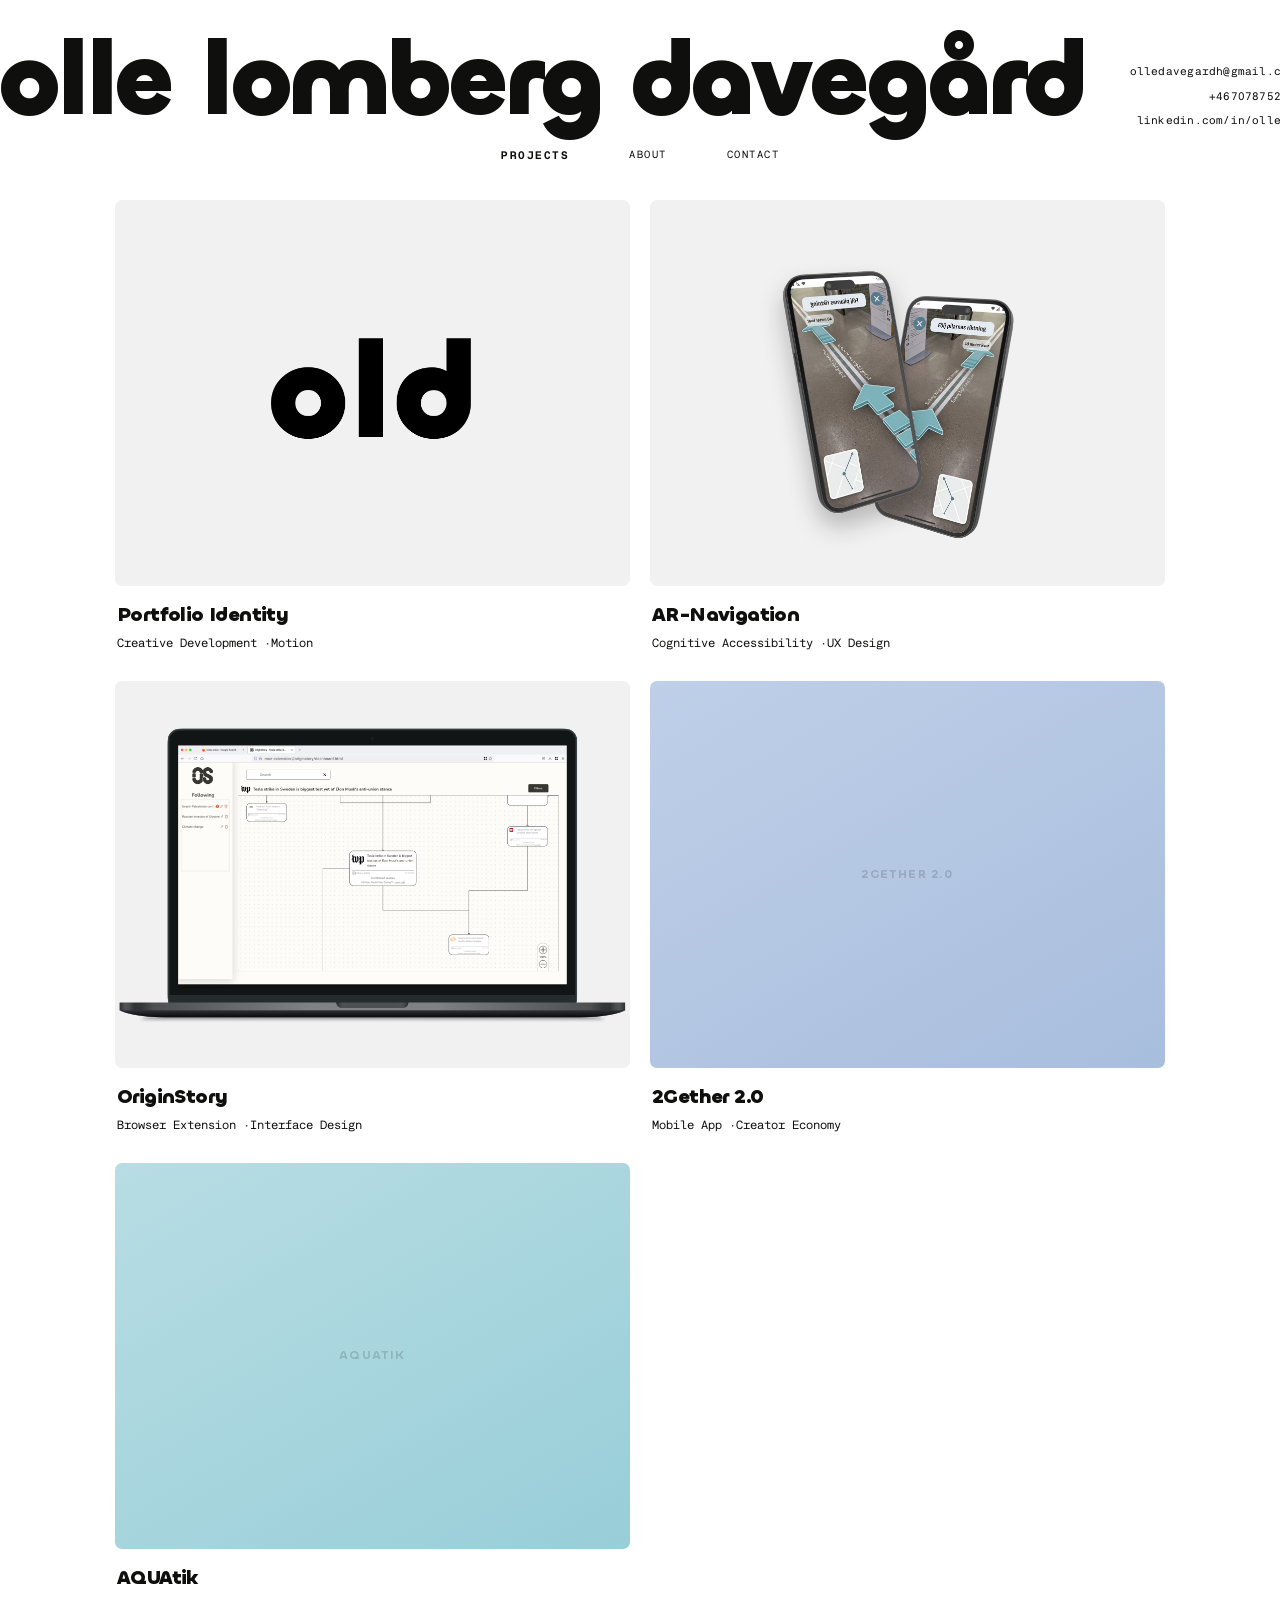
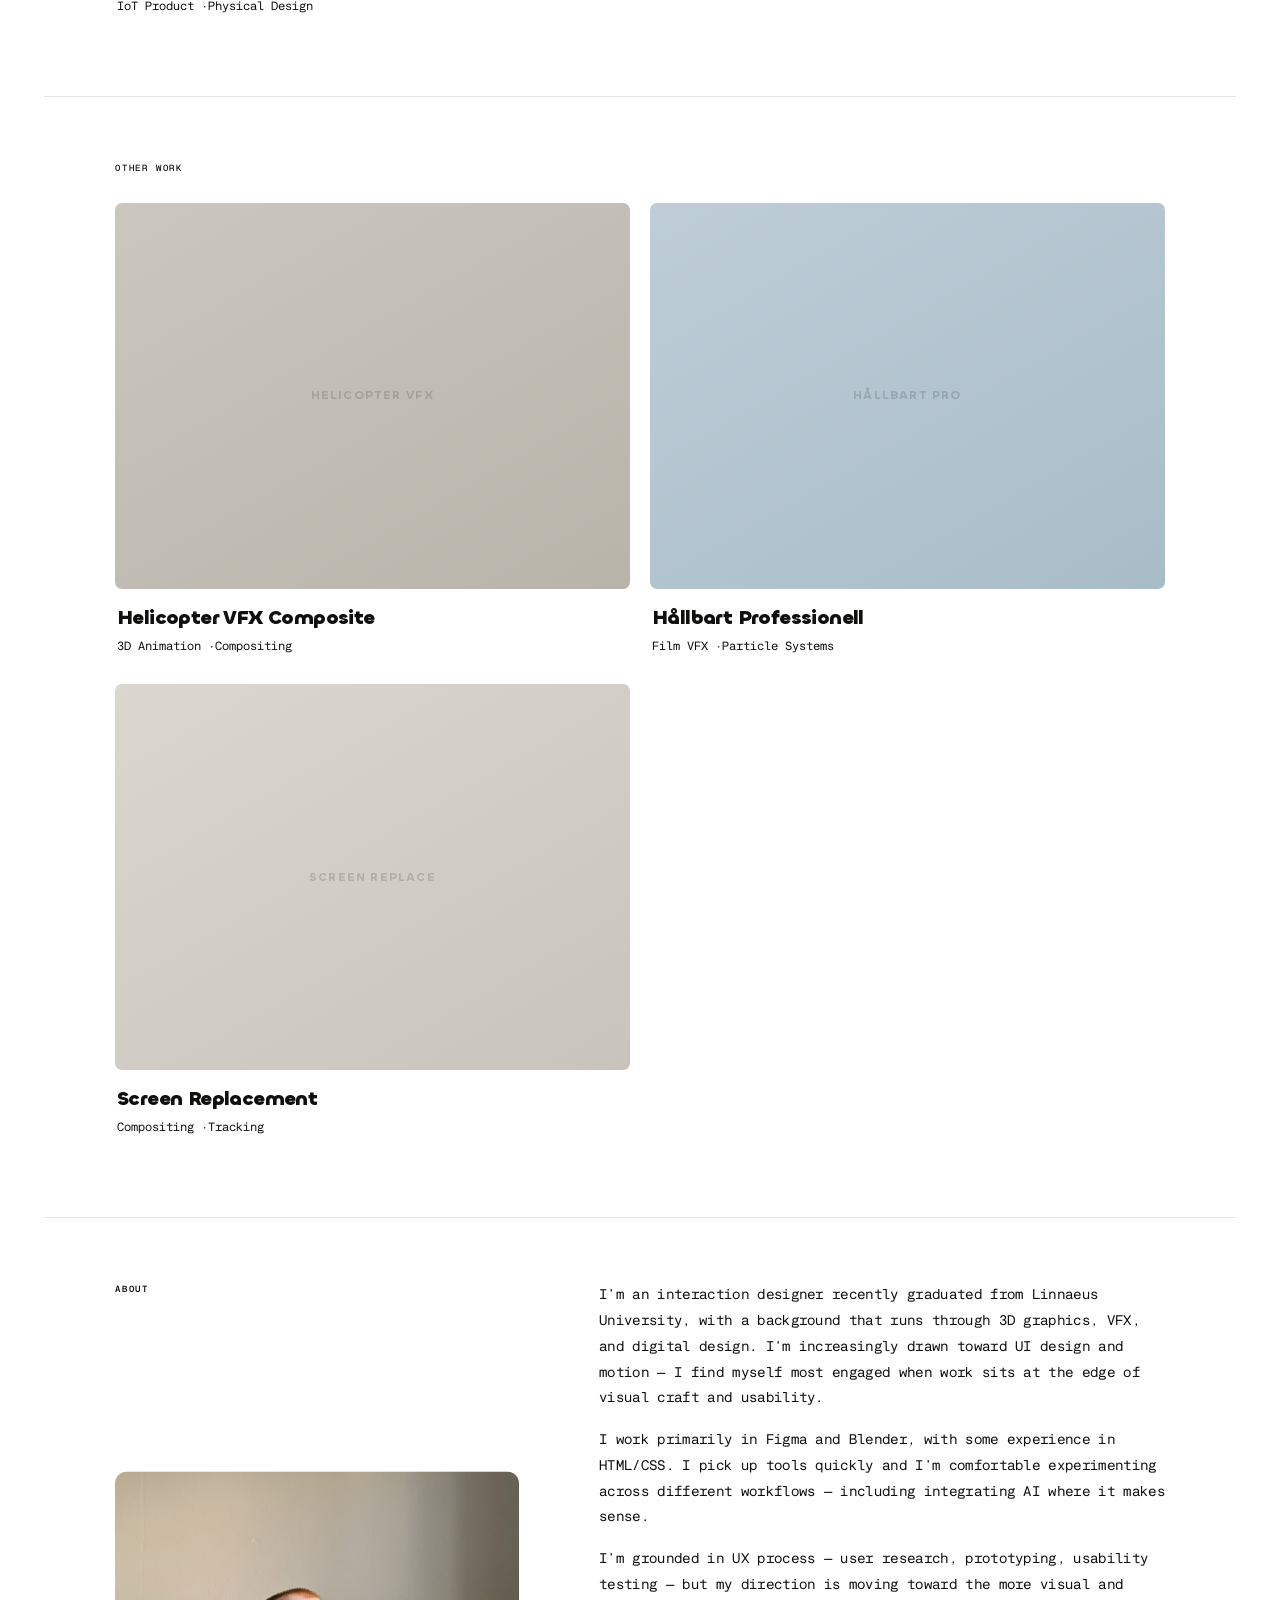
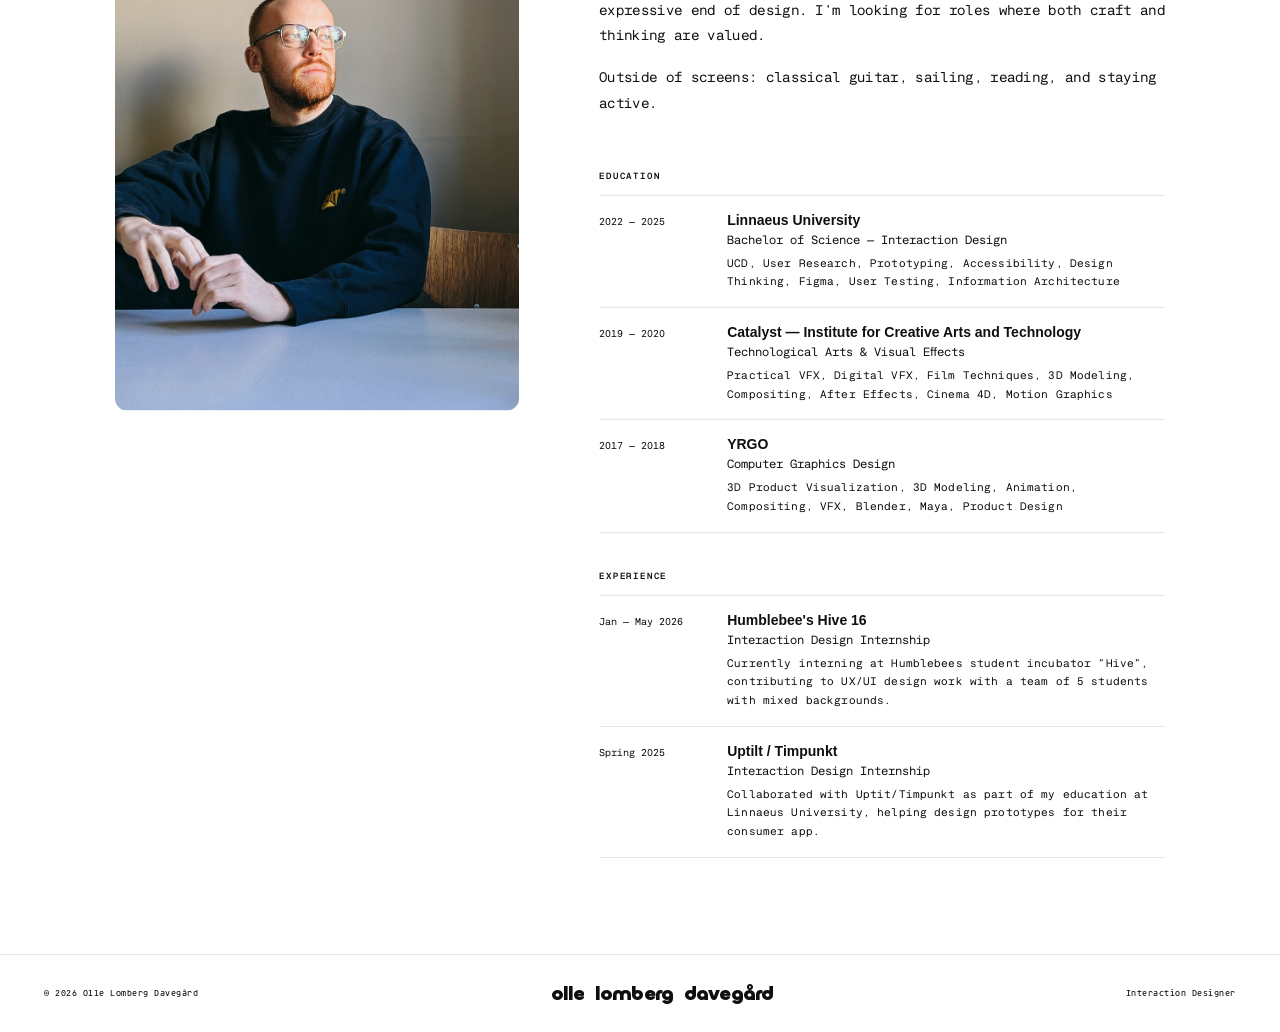
==== index.html @ 10c03853 "anim changes" ====
<!DOCTYPE html>
<html lang="en">

<head>
  <meta charset="UTF-8" />
  <meta name="viewport" content="width=device-width, initial-scale=1.0" />
  <title>Olle Lomberg Davegård</title>
  <link rel="stylesheet" href="https://api.fontshare.com/v2/css?f[]=clash-display@400,500,600&display=swap" />
  <link rel="stylesheet" href="style.css" />
</head>

<body>

  <div class="prog" id="prog"></div>

  <header id="siteHeader">
    <div class="header-top">
      <div class="header-left"></div>
      <div class="wordmark" id="wordmark">
        <span class="wm-char" id="wm-o">o</span><span class="wm-suffix" id="suf-o"><span class="wm-c">l</span><span
            class="wm-c">l</span><span class="wm-c">e</span></span><span class="wm-space" id="wm-sp1"></span><span
          class="wm-char" id="wm-l">l</span><span class="wm-suffix" id="suf-l"><span class="wm-c">o</span><span
            class="wm-c">m</span><span class="wm-c">b</span><span class="wm-c">e</span><span class="wm-c">r</span><span
            class="wm-c">g</span></span><span class="wm-space" id="wm-sp2"></span><span class="wm-char"
          id="wm-d">d</span><span class="wm-suffix" id="suf-d"><span class="wm-c">a</span><span
            class="wm-c">v</span><span class="wm-c">e</span><span class="wm-c">g</span><span class="wm-c">å</span><span
            class="wm-c">r</span><span class="wm-c">d</span></span>
      </div>
      <div class="header-right">
        <div class="contact-block" id="cBlock">
          <a href="mailto:olledavegardh@gmail.com">olledavegardh@gmail.com</a>
          <a href="tel:+46707875208">+46707875208</a>
          <a href="https://linkedin.com/in/olleld" target="_blank">linkedin.com/in/olleld</a>
        </div>
      </div>
    </div>

    <!-- Desktop nav -->
    <nav id="desktopNav">
      <a href="#projects" class="nav-link active" data-text="Projects">Projects</a>
      <a href="#about" class="nav-link" data-text="About">About</a>
      <a href="#" class="nav-link" data-text="Contact" id="contactLink">Contact</a>
    </nav>

    <!-- Mobile hamburger -->
    <button class="hamburger" id="hamburger" aria-label="Menu">
      <span></span>
      <span></span>
    </button>
  </header>

  <!-- Mobile nav overlay -->
  <div class="mobile-nav" id="mobileNav">
    <a href="#projects" class="mobile-nav-link" data-text="Projects">Projects</a>
    <a href="#about" class="mobile-nav-link" data-text="About">About</a>
    <a href="#" class="mobile-nav-link" data-text="Contact" id="mobileContactLink">Contact</a>
  </div>

  <main>

    <section id="projects">
      <div class="content-wrap">
        <div class="project-grid">

          <a class="project-card" href="projects/portfolio-identity/index.html">
            <div class="card-img-wrap">
              <img src="projects/portfolio-identity/img/thumb.png" alt="Portfolio Identity">
            </div>
            <div class="card-info">
              <div class="card-title">Portfolio Identity</div>
              <div class="card-sub">Creative Development · Motion</div>
            </div>
          </a>



          <a class="project-card" href="projects/ar-navigation/index.html">
            <div class="card-img-wrap">
              <img src="projects/ar-navigation/img/thumb.png" alt="AR-Navigation">
            </div>
            <div class="card-info">
              <div class="card-title">AR-Navigation</div>
              <div class="card-sub">Cognitive Accessibility · UX Design</div>
            </div>
          </a>

          <a class="project-card" href="projects/originstory/index.html">
            <div class="card-img-wrap">
              <img src="projects/originstory/img/thumb.png" alt="OriginStory">
            </div>
            <div class="card-info">
              <div class="card-title">OriginStory</div>
              <div class="card-sub">Browser Extension · Interface Design</div>
            </div>
          </a>
          <a class="project-card" href="project-2gether.html">
            <div class="card-img-wrap">
              <div class="img-ph ph-2g">2Gether 2.0</div>
            </div>
            <div class="card-info">
              <div class="card-title">2Gether 2.0</div>
              <div class="card-sub">Mobile App · Creator Economy</div>
            </div>
          </a>
          <a class="project-card" href="project-aquatik.html">
            <div class="card-img-wrap">
              <div class="img-ph ph-aq">AQUAtik</div>
            </div>
            <div class="card-info">
              <div class="card-title">AQUAtik</div>
              <div class="card-sub">IoT Product · Physical Design</div>
            </div>
          </a>
        </div>
      </div>
    </section>

    <div class="rule"></div>

    <section style="padding-bottom:72px;">
      <div class="content-wrap">
        <div class="section-label">Other Work</div>
        <div class="project-grid">
          <a class="project-card" href="project-helicopter.html">
            <div class="card-img-wrap">
              <div class="img-ph ph-heli">Helicopter VFX</div>
            </div>
            <div class="card-info">
              <div class="card-title">Helicopter VFX Composite</div>
              <div class="card-sub">3D Animation · Compositing</div>
            </div>
          </a>
          <a class="project-card" href="project-hallbart.html">
            <div class="card-img-wrap">
              <div class="img-ph ph-hall">Hållbart Pro</div>
            </div>
            <div class="card-info">
              <div class="card-title">Hållbart Professionell</div>
              <div class="card-sub">Film VFX · Particle Systems</div>
            </div>
          </a>
          <a class="project-card" href="project-screen.html">
            <div class="card-img-wrap">
              <div class="img-ph ph-screen">Screen Replace</div>
            </div>
            <div class="card-info">
              <div class="card-title">Screen Replacement</div>
              <div class="card-sub">Compositing · Tracking</div>
            </div>
          </a>
        </div>
      </div>
    </section>

    <div class="rule"></div>

    <section id="about">
      <div class="content-wrap">
        <div class="about-grid">
          <div class="about-left">
            <div class="about-label">About</div>
            <div class="about-heading" id="aboutHeading">
              <span id="ah-olle">olle</span>
              <span id="ah-lomberg">lomberg</span>
              <span id="ah-davegard">davegård</span>
            </div>
            <div class="about-photo">
              <img src="assets/Jag.JPG" alt="">
            </div>
          </div>
          <div>
            <div class="about-text" style="margin-bottom:52px;">
              <p>I'm an interaction designer recently graduated from Linnaeus University, with a background that runs
                through 3D graphics, VFX, and digital design. I'm increasingly drawn toward UI design and motion — I
                find myself most engaged when work sits at the edge of visual craft and usability.</p>
              <p>I work primarily in Figma and Blender, with some experience in HTML/CSS. I pick up tools quickly and
                I'm comfortable experimenting across different workflows — including integrating AI where it makes
                sense.</p>
              <p>I'm grounded in UX process — user research, prototyping, usability testing — but my direction is moving
                toward the more visual and expressive end of design. I'm looking for roles where both craft and thinking
                are valued.</p>
              <p>Outside of screens: classical guitar, sailing, reading, and staying active.</p>
            </div>
            <div class="exp-block">
              <div class="exp-label">Education</div>
              <div class="exp-row">
                <div class="exp-years">2022 — 2025</div>
                <div>
                  <div class="exp-org">Linnaeus University</div>
                  <div class="exp-role">Bachelor of Science — Interaction Design</div>
                  <div class="exp-detail">UCD, User Research, Prototyping, Accessibility, Design Thinking, Figma, User
                    Testing, Information Architecture</div>
                </div>
              </div>
              <div class="exp-row">
                <div class="exp-years">2019 — 2020</div>
                <div>
                  <div class="exp-org">Catalyst — Institute for Creative Arts and Technology</div>
                  <div class="exp-role">Technological Arts &amp; Visual Effects</div>
                  <div class="exp-detail">Practical VFX, Digital VFX, Film Techniques, 3D Modeling, Compositing, After
                    Effects, Cinema 4D, Motion Graphics</div>
                </div>
              </div>
              <div class="exp-row">
                <div class="exp-years">2017 — 2018</div>
                <div>
                  <div class="exp-org">YRGO</div>
                  <div class="exp-role">Computer Graphics Design</div>
                  <div class="exp-detail">3D Product Visualization, 3D Modeling, Animation, Compositing, VFX, Blender,
                    Maya, Product Design</div>
                </div>
              </div>
            </div>
            <div class="exp-block" style="margin-top:36px;">
              <div class="exp-label">Experience</div>
              <div class="exp-row">
                <div class="exp-years">Jan — May 2026</div>
                <div>
                  <div class="exp-org">Humblebee's Hive 16</div>
                  <div class="exp-role">Interaction Design Internship</div>
                  <div class="exp-detail">Currently interning at Humblebees student incubator "Hive", contributing to
                    UX/UI design work with a team of 5 students with mixed backgrounds.</div>
                </div>
              </div>
              <div class="exp-row">
                <div class="exp-years">Spring 2025</div>
                <div>
                  <div class="exp-org">Uptilt / Timpunkt</div>
                  <div class="exp-role">Interaction Design Internship</div>
                  <div class="exp-detail">Collaborated with Uptit/Timpunkt as part of my education at Linnaeus
                    University, helping design prototypes for their consumer app.</div>
                </div>
              </div>
            </div>
          </div>
        </div>
      </div>
    </section>

  </main>

  <section class="mobile-contact">
    <div class="mobile-contact-label">Contact</div>
    <div class="mobile-contact-links">
      <a href="mailto:olledavegardh@gmail.com">olledavegardh@gmail.com <span>↗</span></a>
      <a href="tel:+46707875208">+46707875208 <span>↗</span></a>
      <a href="https://linkedin.com/in/olleld" target="_blank">linkedin.com/in/olleld <span>↗</span></a>
    </div>
  </section>

  <footer>
    <span>© 2026 Olle Lomberg Davegård</span>
    <div class="footer-wm" id="footerWm">
      <span class="fw-word">
        <span class="fw-anchor">o</span><span class="fw-suffix" id="fw-suf-olle"><span class="fw-c">l</span><span
            class="fw-c">l</span><span class="fw-c">e</span></span>
      </span>
      <span class="fw-sp" id="fw-sp1"></span>
      <span class="fw-word">
        <span class="fw-anchor">l</span><span class="fw-suffix" id="fw-suf-lomberg"><span class="fw-c">o</span><span
            class="fw-c">m</span><span class="fw-c">b</span><span class="fw-c">e</span><span class="fw-c">r</span><span
            class="fw-c">g</span></span>
      </span>
      <span class="fw-sp" id="fw-sp2"></span>
      <span class="fw-word">
        <span class="fw-anchor">d</span><span class="fw-suffix" id="fw-suf-davegard"><span class="fw-c">a</span><span
            class="fw-c">v</span><span class="fw-c">e</span><span class="fw-c">g</span><span class="fw-c">å</span><span
            class="fw-c">r</span><span class="fw-c">d</span></span>
      </span>
    </div>
    <span style="text-align:right;">Interaction Designer</span>
  </footer>

  <script src="main.js"></script>
</body>

</html>
---- style.css ----
@font-face {
  font-family: 'RetorikaMono';
  src: url('assets/fonts/RetorikaMono/RetorikaMono-Regular.otf') format('opentype');
  font-weight: 400;
}

@font-face {
  font-family: 'RetorikaMono';
  src: url('assets/fonts/RetorikaMono/RetorikaMono-Medium.otf') format('opentype');
  font-weight: 500;
}

@font-face {
  font-family: 'RetorikaMono';
  src: url('assets/fonts/RetorikaMono/RetorikaMono-Semibold.otf') format('opentype');
  font-weight: 600;
}

@font-face {
  font-family: 'RetorikaMono';
  src: url('assets/fonts/RetorikaMono/RetorikaMono-Bold.otf') format('opentype');
  font-weight: 700;
}

@font-face {
  font-family: 'Agave';
  src: url('assets/fonts/Agave/Agave-Regular.ttf') format('truetype');
  font-weight: 400;
}
@font-face {
  font-family: 'Agave';
  src: url('assets/fonts/Agave/Agave-Bold.ttf') format('truetype');
  font-weight: 700;
}

@font-face {
  font-family: 'TRTTerminal';
  src: url('assets/fonts/TRTTerminal/TRTTerminalMonoDemo-Regular.ttf') format('truetype');
  font-weight: 400;
}
@font-face {
  font-family: 'TRTTerminal';
  src: url('assets/fonts/TRTTerminal/TRTTerminalMonoDemo-Bold.ttf') format('truetype');
  font-weight: 700;
}

@font-face {
  font-family: 'Chillax';
  src: url('assets/fonts/Chillax/Chillax-Variable.ttf') format('truetype');
  font-weight: 200 700;
}

:root {
  --bg: #FFF;
  --text: #0F0F0E;
  --muted: #0F0F0E;
  --border: rgba(15, 15, 14, 0.1);
}

*,
*::before,
*::after {
  box-sizing: border-box;
  margin: 0;
  padding: 0;
}

html {
  scroll-behavior: smooth;
}

body {
  font-family: 'Clash Display', sans-serif;
  background: var(--bg);
  color: var(--text);
  overflow-x: hidden;
}

.prog {
  position: fixed;
  top: 0;
  left: 0;
  height: 1px;
  background: var(--text);
  z-index: 9999;
  width: 0;
  transition: width .08s linear;
  pointer-events: none;
}

/* ── HEADER ─── */
header {
  position: fixed;
  top: 0;
  left: 0;
  right: 0;
  z-index: 100;
  padding: 28px 44px 12px;
  overflow: visible;
}

.header-top {
  display: grid;
  grid-template-columns: 1fr auto 1fr;
  align-items: flex-end;
  overflow: visible;
}

.header-left {
  display: flex;
  align-items: flex-end;
}

/* ── CONTACT BLOCK ─── */
.contact-block {
  position: relative;
  display: inline-flex;
  flex-direction: column;
  width: fit-content;
}

.contact-block::after {
  content: '';
  position: absolute;
  inset: -4px -6px;
  border: 1px solid var(--text);
  opacity: 0;
  pointer-events: none;
}

.contact-block.flash::after {
  animation: cBorder .9s ease forwards;
}

@keyframes cBorder {
  0% {
    opacity: 0;
  }

  12% {
    opacity: 1;
  }

  70% {
    opacity: 1;
  }

  100% {
    opacity: 0;
  }
}

.contact-block.flash a {
  animation: cText .5s ease forwards;
}

.contact-block.flash a:nth-child(2) {
  animation-delay: .07s;
}

.contact-block.flash a:nth-child(3) {
  animation-delay: .14s;
}

@keyframes cText {
  0% {
    color: var(--text);
  }

  40% {
    color: var(--text);
  }

  100% {
    color: var(--text);
  }
}

.contact-block a {
  font-family: 'RetorikaMono', monospace;
  font-size: 11px;
  font-weight: 400;
  color: var(--text);
  text-decoration: none;
  letter-spacing: 0.02em;
  line-height: 2.2;
  display: block;
  white-space: nowrap;
  text-align: right;
  position: relative;
}

.contact-block a::before {
  content: attr(data-text);
  display: block;
  font-weight: 700;
  height: 0;
  overflow: hidden;
  visibility: hidden;
  pointer-events: none;
}

.contact-block a:hover {
  font-weight: 700;
}

/* ── WORDMARK ─── */
.wordmark {
  font-family: 'Chillax', sans-serif;
  font-weight: 700;
  font-size: clamp(56px, 9vw, 104px);
  line-height: 1;
  letter-spacing: -0.04em;
  user-select: none;
  display: flex;
  justify-content: center;
  align-items: baseline;
  cursor: default;
  white-space: nowrap;
}

.wm-char {
  display: inline-block;
}

.wm-suffix {
  display: inline-block;
  overflow: visible;
  white-space: nowrap;
  vertical-align: baseline;
}

.wm-space {
  display: inline-block;
  overflow: hidden;
}

.wm-c {
  display: inline-block;
  white-space: nowrap;
  transition: none;
}

/* ── HEADER RIGHT ─── */
.header-right {
  display: flex;
  justify-content: flex-end;
  align-items: flex-end;
}

nav {
  display: flex;
  gap: 60px;
  padding: 14px 0 0;
  transition: gap 0.3s ease;
}

nav.scrolled {
  flex-direction: column;
  gap: 6px;
  padding-top: 8px;
  width: fit-content;
}

.nav-link {
  font-family: 'RetorikaMono', monospace;
  font-size: 10.5px;
  font-weight: 400;
  letter-spacing: 0.14em;
  text-transform: uppercase;
  color: var(--text);
  text-decoration: none;
  position: relative;
}

.nav-link::before {
  content: attr(data-text);
  display: block;
  font-weight: 700;
  height: 0;
  overflow: hidden;
  visibility: hidden;
  pointer-events: none;
}

.nav-link::after {
  display: none;
}

.nav-link:hover,
.nav-link.active {
  font-weight: 700;
  font-size: 11px;
}

/* ── MAIN ─── */
main {
  padding: 200px 44px 0;
}

.content-wrap {
  max-width: 1050px;
  margin: 0 auto;
}

#projects {
  padding-bottom: 72px;
}

.section-label {
  font-family: 'RetorikaMono', monospace;
  font-size: 9px;
  font-weight: 500;
  letter-spacing: .2em;
  text-transform: uppercase;
  color: var(--text);
  margin-bottom: 28px;
}

/* ── PROJECT GRID ─── */
.project-grid {
  display: grid;
  grid-template-columns: 1fr 1fr;
  gap: 20px;
}

.project-card {
  display: flex;
  flex-direction: column;
  cursor: pointer;
  text-decoration: none;
  color: inherit;
}

.card-img-wrap {
  overflow: hidden;
  border-radius: 7px;
}

.card-img-wrap img {
  width: 100%;
  aspect-ratio: 4/3;
  object-fit: cover;
  display: block;
  transition: transform 0.65s cubic-bezier(.25, .46, .45, .94);
}

.project-card:hover .card-img-wrap img {
  transform: scale(1.04);
}

.img-ph {
  width: 100%;
  aspect-ratio: 4/3;
  display: flex;
  align-items: center;
  justify-content: center;
  font-family: 'Chillax', sans-serif;
  font-size: 12px;
  font-weight: 600;
  letter-spacing: 0.1em;
  color: rgba(15, 15, 14, .16);
  text-transform: uppercase;
  transition: transform 0.65s cubic-bezier(.25, .46, .45, .94);
}

.project-card:hover .img-ph {
  transform: scale(1.04);
}

.ph-ar {
  background: linear-gradient(150deg, #bedad0, #9ecfc0);
}

.ph-os {
  background: linear-gradient(150deg, #ddd9d2, #c8c4bb);
}

.ph-2g {
  background: linear-gradient(150deg, #bfcfe8, #a8bedd);
}

.ph-aq {
  background: linear-gradient(150deg, #b8dde4, #98ced8);
}

.ph-heli {
  background: linear-gradient(150deg, #cbc7bf, #b8b4aa);
}

.ph-hall {
  background: linear-gradient(150deg, #becdd8, #a8bcc8);
}

.ph-screen {
  background: linear-gradient(150deg, #dbd7cf, #c8c4bb);
}

.card-info {
  padding: 14px 2px 8px;
}

.card-title {
  font-family: 'Chillax', sans-serif;
  font-weight: 700;
  font-size: 20px;
  letter-spacing: -0.03em;
  margin-bottom: 4px;
  transition: opacity .2s;
}

.project-card:hover .card-title {
  opacity: 0.6;
}

.card-sub {
  font-family: 'RetorikaMono', monospace;
  font-size: 12px;
  font-weight: 400;
  color: var(--text);
}

.rule {
  height: 1px;
  background: var(--border);
  margin: 0 0 64px;
}

/* ── ABOUT ─── */
#about {
  padding-bottom: 96px;
}

.about-grid {
  display: grid;
  grid-template-columns: 5fr 7fr;
  gap: 80px;
  align-items: start;
}

.about-label {
  font-family: 'RetorikaMono', monospace;
  font-size: 9px;
  font-weight: 600;
  letter-spacing: 0.2em;
  text-transform: uppercase;
  color: var(--text);
  margin-bottom: 16px;
}

.about-heading {
  font-family: 'Chillax', sans-serif;
  font-weight: 700;
  font-size: clamp(28px, 3.6vw, 44px);
  letter-spacing: -0.03em;
  line-height: 1.02;
  margin-bottom: 24px;
}

.about-heading.flip-active span {
  opacity: 0;
}

.about-heading span {
  display: block;
  transition: opacity 0.2s;
}

.about-left {
  position: sticky;
  top: 30px;
  align-self: start;
}


.about-photo {
  width: 100%;
  aspect-ratio: 3/4;
  background: #D4D0C8;
  border-radius: 12px;
  display: flex;
  align-items: center;
  justify-content: center;
  overflow: hidden;
}

.about-photo img {
  width: 100%;
  height: 100%;
  object-fit: cover;
}

.about-text p {
  font-family: 'RetorikaMono', monospace;
  font-size: 14px;
  font-weight: 400;
  line-height: 1.84;
  color: var(--text);
  margin-bottom: 16px;
  letter-spacing: 0.04ch;
}

.about-text p:last-child {
  margin-bottom: 0;
}

/* ── EXPERIENCE ─── */
.exp-block {
  margin-top: 52px;
}

.exp-label {
  font-family: 'RetorikaMono', monospace;
  font-size: 9px;
  font-weight: 600;
  letter-spacing: 0.2em;
  text-transform: uppercase;
  color: var(--text);
  padding-bottom: 12px;
  border-bottom: 1px solid var(--border);
}

.exp-row {
  display: grid;
  grid-template-columns: 108px 1fr;
  gap: 20px;
  padding: 16px 0;
  border-bottom: 1px solid var(--border);
}

.exp-years {
  font-family: 'RetorikaMono', monospace;
  font-size: 10px;
  font-weight: 400;
  color: var(--text);
  padding-top: 1px;
}

.exp-org {
  font-size: 14px;
  font-weight: 600;
  letter-spacing: 0;
  margin-bottom: 2px;
}

.exp-role {
  font-family: 'RetorikaMono', monospace;
  font-size: 12px;
  font-weight: 400;
  color: var(--text);
  margin-bottom: 4px;
}

.exp-detail {
  font-family: 'RetorikaMono', monospace;
  font-size: 11px;
  font-weight: 400;
  color: var(--text);
  line-height: 1.7;
  letter-spacing: 0.02ch;
  
}

/* ── FOOTER ─── */
footer {
  border-top: 1px solid var(--border);
  padding: 24px 44px;
  display: flex;
  justify-content: space-between;
  align-items: center;
}

footer > span {
  font-family: 'Agave', monospace;
  font-size: 10px;
  font-weight: 400;
  color: var(--text);
  letter-spacing: 0.05em;
}

.footer-wm {
  font-family: 'Chillax', sans-serif;
  font-weight: 700;
  font-size: 20px;
  letter-spacing: -0.04em;
}

.fw-word {
  display: inline-flex;
  align-items: baseline;
}

.fw-anchor {
  display: inline-block;
}

.fw-suffix {
  display: inline-flex;
  overflow: hidden;
  white-space: nowrap;
  align-items: baseline;
  transition: width 0.15s ease;
}

.fw-c {
  display: inline-block;
  transition: none;
}

.fw-sp {
  display: inline-block;
  overflow: hidden;
  transition: width 0.15s ease;
}

/* ── FLIP CLONES ─── */
.flip-clone {
  position: fixed;
  font-family: 'Chillax', sans-serif;
  font-weight: 700;
  letter-spacing: -0.04em;
  line-height: 1;
  pointer-events: none;
  z-index: 200;
  transform-origin: top left;
  will-change: transform, font-size;
}

.mobile-contact {
  display: none;
}

/* ── HAMBURGER ─── */
.hamburger {
  display: none;
  flex-direction: column;
  justify-content: center;
  gap: 6px;
  background: none;
  border: none;
  cursor: pointer;
  padding: 4px;
  position: absolute;
  top: 28px;
  right: 20px;
  z-index: 200;
}

.hamburger span {
  display: block;
  width: 22px;
  height: 1.5px;
  background: var(--text);
  transition: transform 0.25s ease, opacity 0.2s;
  transform-origin: center;
}

.hamburger.open span:first-child {
  transform: translateY(3.75px) rotate(45deg);
}

.hamburger.open span:last-child {
  transform: translateY(-3.75px) rotate(-45deg);
}

/* ── MOBILE NAV OVERLAY ─── */
.mobile-nav {
  display: none;
  position: fixed;
  inset: 0;
  background: var(--bg);
  z-index: 150;
  flex-direction: column;
  align-items: center;
  justify-content: center;
  gap: 40px;
  opacity: 0;
  pointer-events: none;
  transition: opacity 0.25s ease;
}

.mobile-nav.open {
  opacity: 1;
  pointer-events: auto;
}

.mobile-nav-link {
  font-family: 'Chillax', sans-serif;
  font-weight: 700;
  font-size: clamp(40px, 12vw, 64px);
  letter-spacing: -0.04em;
  color: var(--text);
  text-decoration: none;
  transition: opacity 0.2s;
}

.mobile-nav-link:hover {
  opacity: 0.4;
}

/* ── MOBILE ─── */
@media (max-width: 700px) {
  header {
    padding: 10px 20px;
    overflow: visible;
    background: var(--bg);
    height: 48px;
  }

  .header-top {
    display: flex;
    justify-content: flex-start;
    align-items: center;
    height: 100%;
  }

  .header-left {
    display: none;
  }

  .header-right {
    display: none;
  }

  .contact-block {
    display: none;
  }

  .wordmark {
    font-size: 28px;
    justify-content: flex-start;
    line-height: 1;
  }

  .wm-suffix,
  .wm-space {
    display: none;
  }

  /* Pin nav to the right side of the header bar */
  #desktopNav {
    display: flex !important;
    flex-direction: row;
    gap: 20px;
    padding: 0;
    position: absolute;
    right: 20px;
    top: 50%;
    transform: translateY(-50%);
  }

  .nav-link {
    font-size: 9px;
    letter-spacing: 0.1em;
  }

  .hamburger {
    display: none;
  }

  .mobile-nav {
    display: none !important;
  }

  main {
    padding: 68px 20px 0;
  }

  .project-grid {
    grid-template-columns: 1fr;
    gap: 14px;
  }

  .about-grid {
    grid-template-columns: 1fr;
    gap: 32px;
  }

  .exp-row {
    grid-template-columns: 80px 1fr;
    gap: 12px;
  }

  .mobile-contact {
    display: block;
    padding: 48px 20px 64px;
    border-top: 1px solid var(--border);
  }

  .mobile-contact-label {
    font-family: 'RetorikaMono', monospace;
    font-size: 9px;
    font-weight: 600;
    letter-spacing: 0.2em;
    text-transform: uppercase;
    color: var(--text);
    margin-bottom: 20px;
  }

  .mobile-contact-links {
    display: flex;
    flex-direction: column;
    gap: 0;
  }

  .mobile-contact-links a {
    font-family: 'RetorikaMono', monospace;
    font-size: 12px;
    font-weight: 400;
    color: var(--text);
    text-decoration: none;
    letter-spacing: 0.02em;
    padding: 14px 0;
    border-bottom: 1px solid var(--border);
    display: flex;
    justify-content: space-between;
    align-items: center;
  }

  .mobile-contact-links a:first-child {
    border-top: 1px solid var(--border);
  }

  .mobile-contact-links a:hover {
    font-weight: 700;
  }

  .mobile-contact-links a span {
    font-size: 16px;
    opacity: 0.3;
  }

  footer {
    padding: 20px;
  }

  footer > span:last-child {
    display: none;
  }
}
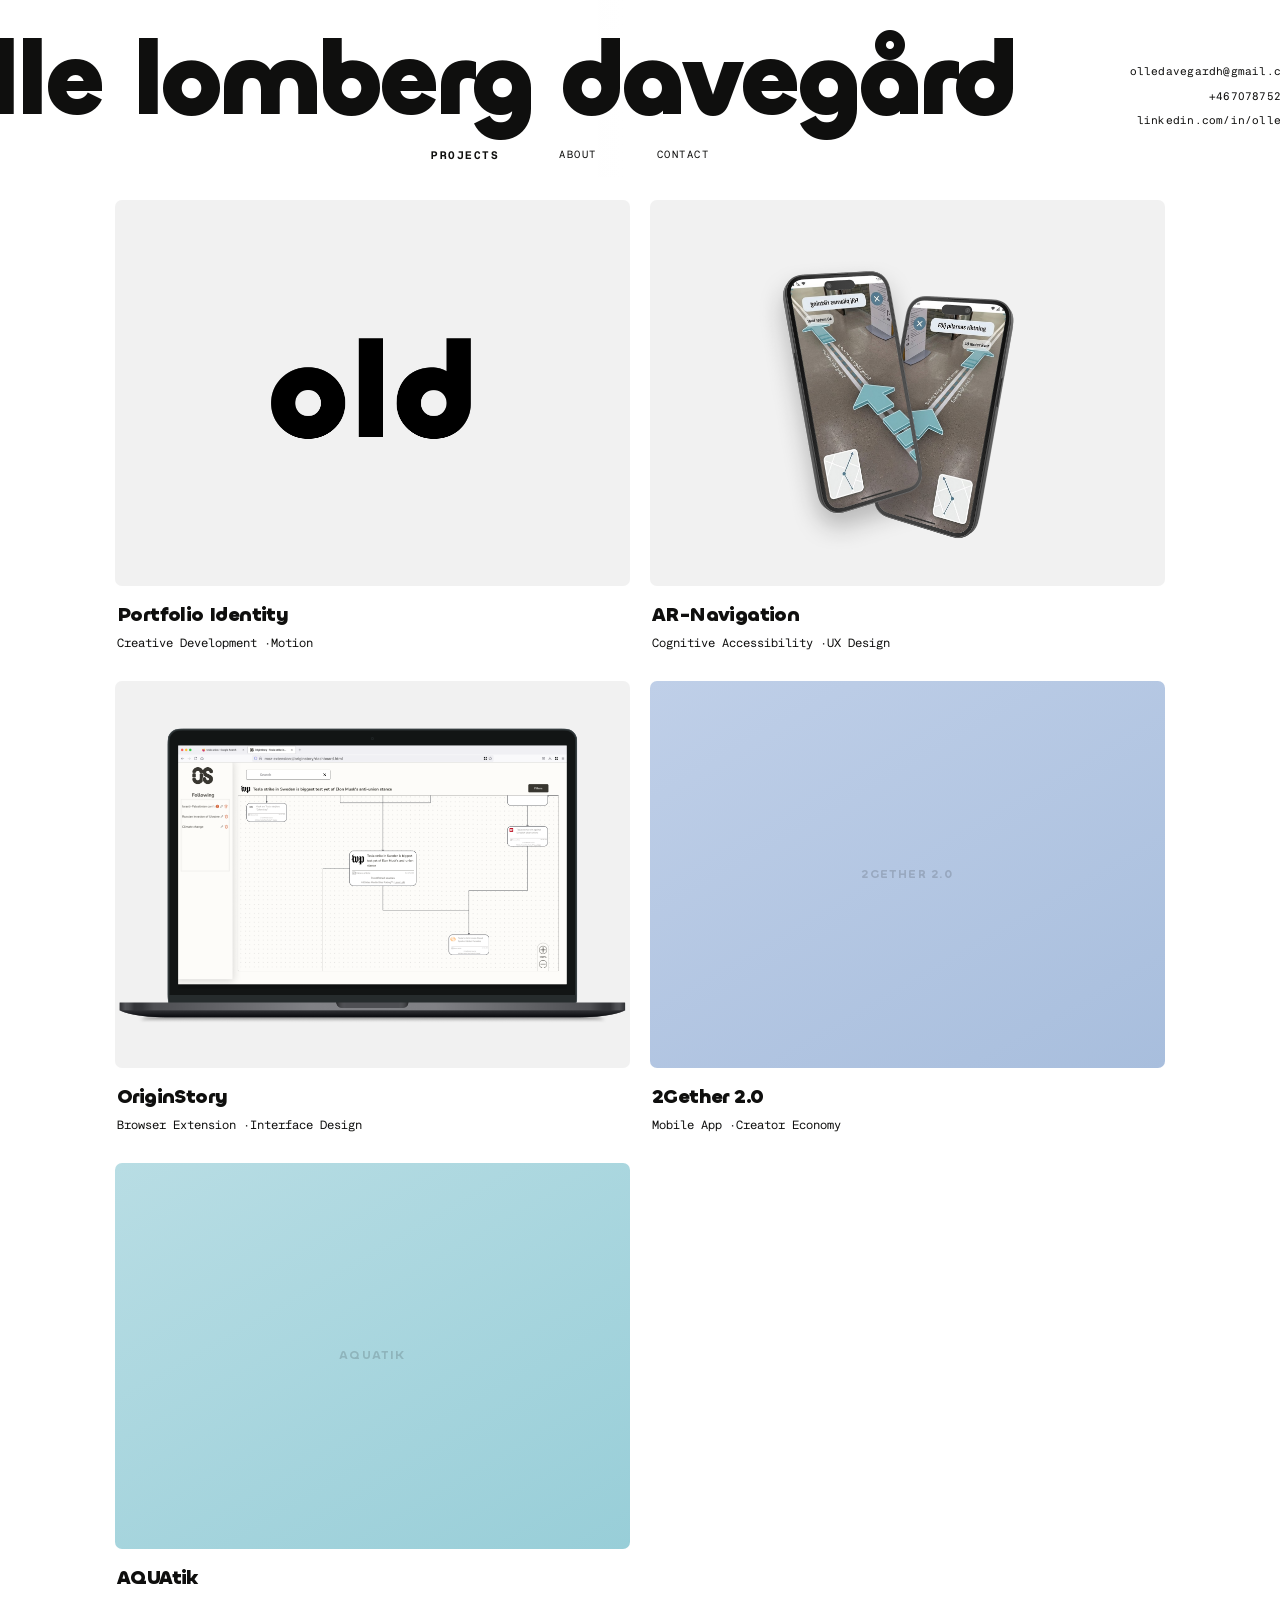
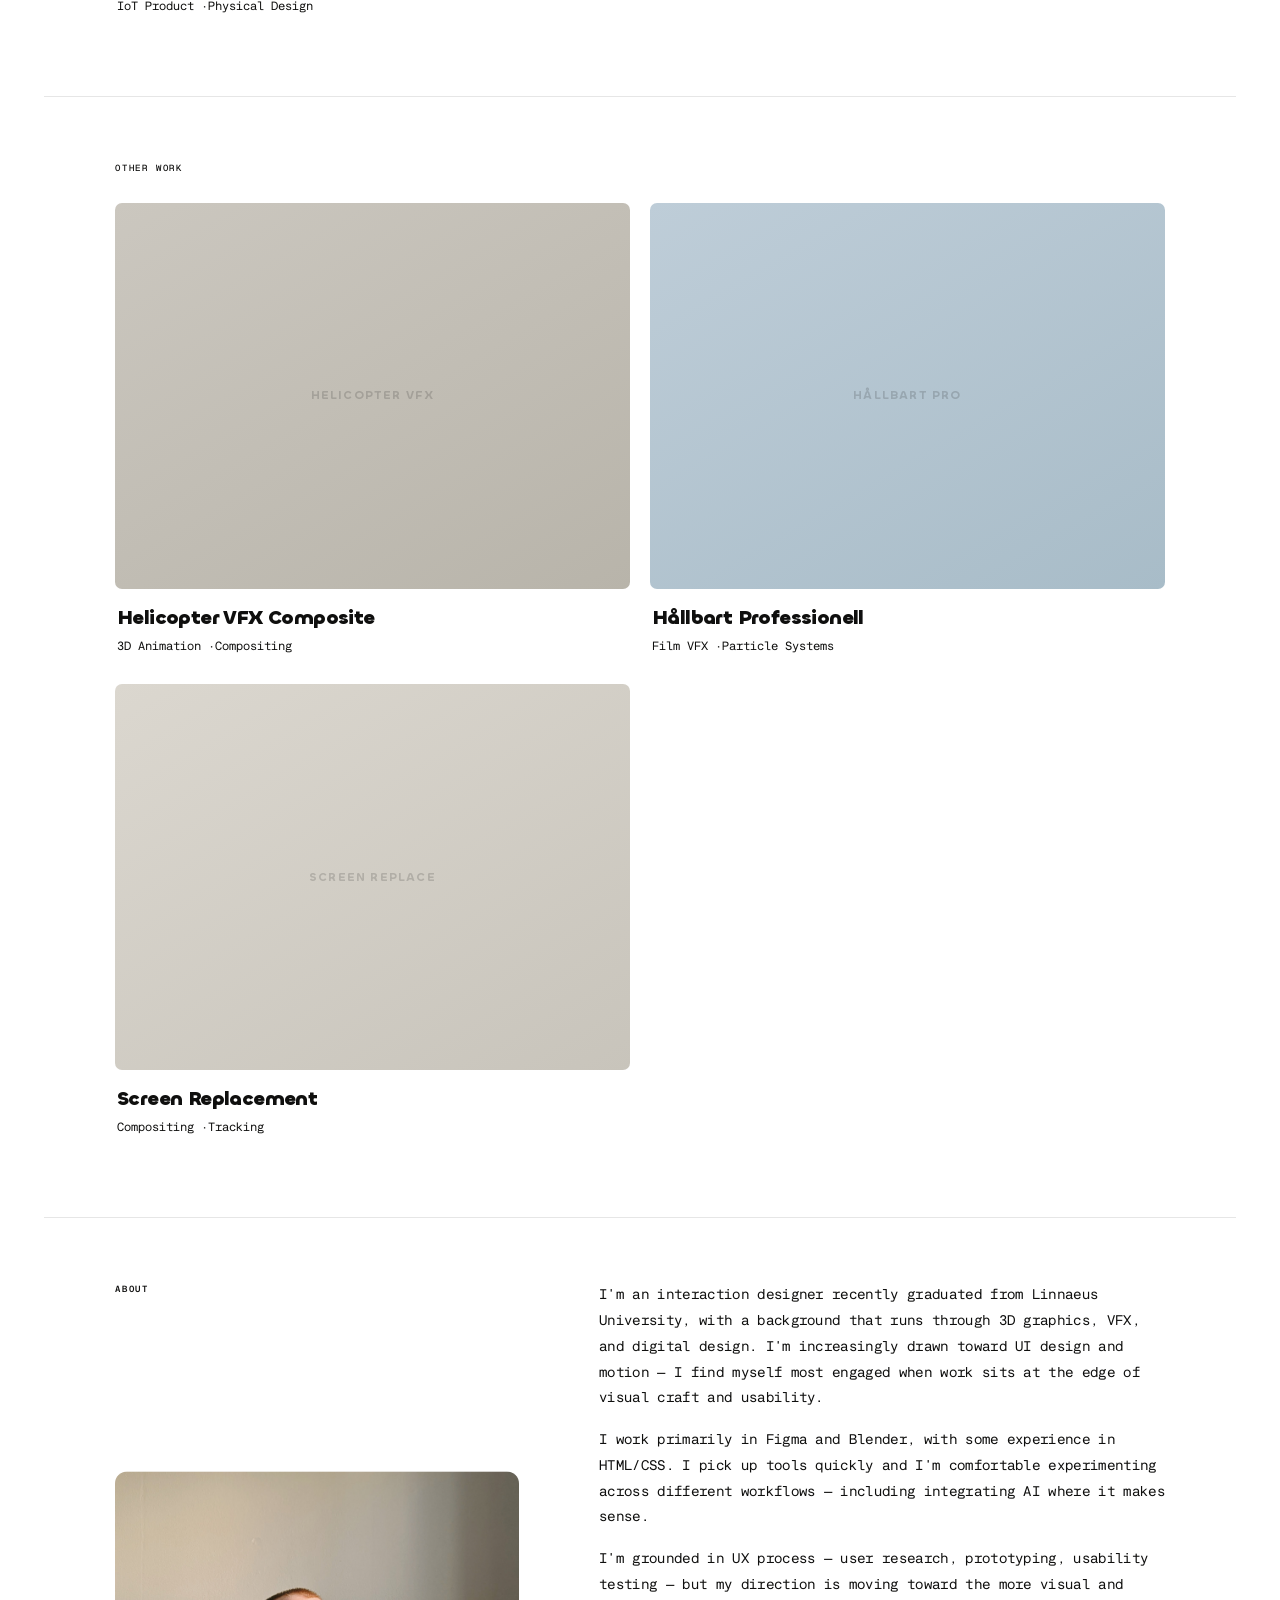
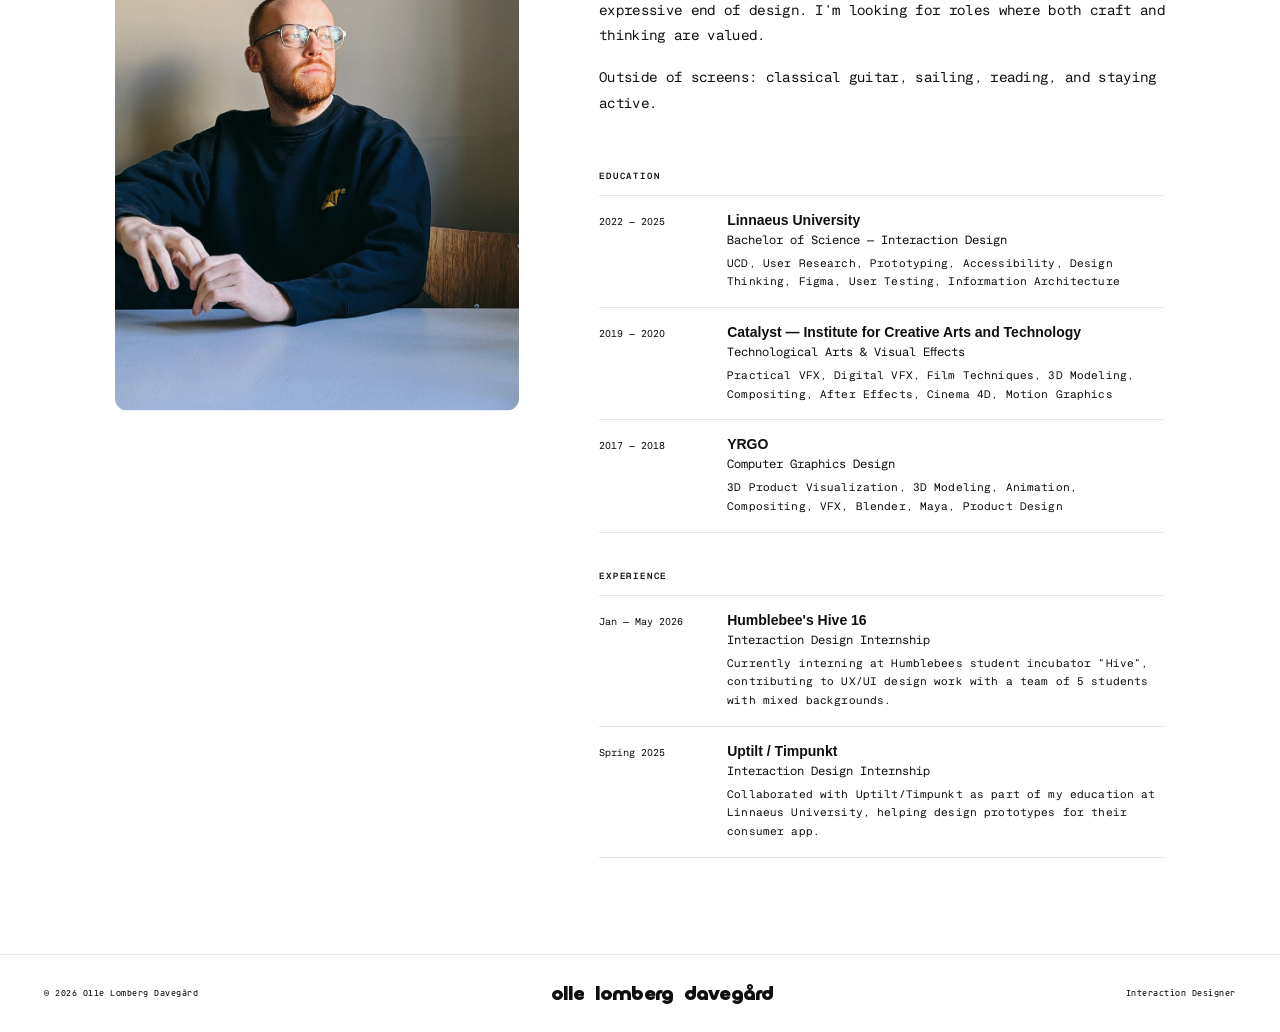
==== commit a02147ec: "header bg changes + nav slide" ====
--- a/index.html
+++ b/index.html
@@ -1,6 +1,5 @@
 <!DOCTYPE html>
 <html lang="en">
-
 <head>
   <meta charset="UTF-8" />
   <meta name="viewport" content="width=device-width, initial-scale=1.0" />
@@ -8,7 +7,6 @@
   <link rel="stylesheet" href="https://api.fontshare.com/v2/css?f[]=clash-display@400,500,600&display=swap" />
   <link rel="stylesheet" href="style.css" />
 </head>
-
 <body>
 
   <div class="prog" id="prog"></div>
@@ -17,14 +15,7 @@
     <div class="header-top">
       <div class="header-left"></div>
       <div class="wordmark" id="wordmark">
-        <span class="wm-char" id="wm-o">o</span><span class="wm-suffix" id="suf-o"><span class="wm-c">l</span><span
-            class="wm-c">l</span><span class="wm-c">e</span></span><span class="wm-space" id="wm-sp1"></span><span
-          class="wm-char" id="wm-l">l</span><span class="wm-suffix" id="suf-l"><span class="wm-c">o</span><span
-            class="wm-c">m</span><span class="wm-c">b</span><span class="wm-c">e</span><span class="wm-c">r</span><span
-            class="wm-c">g</span></span><span class="wm-space" id="wm-sp2"></span><span class="wm-char"
-          id="wm-d">d</span><span class="wm-suffix" id="suf-d"><span class="wm-c">a</span><span
-            class="wm-c">v</span><span class="wm-c">e</span><span class="wm-c">g</span><span class="wm-c">å</span><span
-            class="wm-c">r</span><span class="wm-c">d</span></span>
+        <span class="wm-char" id="wm-o">o</span><span class="wm-suffix" id="suf-o"><span class="wm-c">l</span><span class="wm-c">l</span><span class="wm-c">e</span></span><span class="wm-space" id="wm-sp1"></span><span class="wm-char" id="wm-l">l</span><span class="wm-suffix" id="suf-l"><span class="wm-c">o</span><span class="wm-c">m</span><span class="wm-c">b</span><span class="wm-c">e</span><span class="wm-c">r</span><span class="wm-c">g</span></span><span class="wm-space" id="wm-sp2"></span><span class="wm-char" id="wm-d">d</span><span class="wm-suffix" id="suf-d"><span class="wm-c">a</span><span class="wm-c">v</span><span class="wm-c">e</span><span class="wm-c">g</span><span class="wm-c">å</span><span class="wm-c">r</span><span class="wm-c">d</span></span>
       </div>
       <div class="header-right">
         <div class="contact-block" id="cBlock">
@@ -34,26 +25,21 @@
         </div>
       </div>
     </div>
-
-    <!-- Desktop nav -->
     <nav id="desktopNav">
       <a href="#projects" class="nav-link active" data-text="Projects">Projects</a>
       <a href="#about" class="nav-link" data-text="About">About</a>
       <a href="#" class="nav-link" data-text="Contact" id="contactLink">Contact</a>
     </nav>
-
-    <!-- Mobile hamburger -->
     <button class="hamburger" id="hamburger" aria-label="Menu">
       <span></span>
       <span></span>
     </button>
   </header>
 
-  <!-- Mobile nav overlay -->
   <div class="mobile-nav" id="mobileNav">
-    <a href="#projects" class="mobile-nav-link" data-text="Projects">Projects</a>
-    <a href="#about" class="mobile-nav-link" data-text="About">About</a>
-    <a href="#" class="mobile-nav-link" data-text="Contact" id="mobileContactLink">Contact</a>
+    <a href="#projects" class="mobile-nav-link">Projects</a>
+    <a href="#about" class="mobile-nav-link">About</a>
+    <a href="#" class="mobile-nav-link" id="mobileContactLink">Contact</a>
   </div>
 
   <main>
@@ -61,7 +47,6 @@
     <section id="projects">
       <div class="content-wrap">
         <div class="project-grid">
-
           <a class="project-card" href="projects/portfolio-identity/index.html">
             <div class="card-img-wrap">
               <img src="projects/portfolio-identity/img/thumb.png" alt="Portfolio Identity">
@@ -71,9 +56,6 @@
               <div class="card-sub">Creative Development · Motion</div>
             </div>
           </a>
-
-
-
           <a class="project-card" href="projects/ar-navigation/index.html">
             <div class="card-img-wrap">
               <img src="projects/ar-navigation/img/thumb.png" alt="AR-Navigation">
@@ -83,7 +65,6 @@
               <div class="card-sub">Cognitive Accessibility · UX Design</div>
             </div>
           </a>
-
           <a class="project-card" href="projects/originstory/index.html">
             <div class="card-img-wrap">
               <img src="projects/originstory/img/thumb.png" alt="OriginStory">
@@ -170,15 +151,9 @@
           </div>
           <div>
             <div class="about-text" style="margin-bottom:52px;">
-              <p>I'm an interaction designer recently graduated from Linnaeus University, with a background that runs
-                through 3D graphics, VFX, and digital design. I'm increasingly drawn toward UI design and motion — I
-                find myself most engaged when work sits at the edge of visual craft and usability.</p>
-              <p>I work primarily in Figma and Blender, with some experience in HTML/CSS. I pick up tools quickly and
-                I'm comfortable experimenting across different workflows — including integrating AI where it makes
-                sense.</p>
-              <p>I'm grounded in UX process — user research, prototyping, usability testing — but my direction is moving
-                toward the more visual and expressive end of design. I'm looking for roles where both craft and thinking
-                are valued.</p>
+              <p>I'm an interaction designer recently graduated from Linnaeus University, with a background that runs through 3D graphics, VFX, and digital design. I'm increasingly drawn toward UI design and motion — I find myself most engaged when work sits at the edge of visual craft and usability.</p>
+              <p>I work primarily in Figma and Blender, with some experience in HTML/CSS. I pick up tools quickly and I'm comfortable experimenting across different workflows — including integrating AI where it makes sense.</p>
+              <p>I'm grounded in UX process — user research, prototyping, usability testing — but my direction is moving toward the more visual and expressive end of design. I'm looking for roles where both craft and thinking are valued.</p>
               <p>Outside of screens: classical guitar, sailing, reading, and staying active.</p>
             </div>
             <div class="exp-block">
@@ -188,8 +163,7 @@
                 <div>
                   <div class="exp-org">Linnaeus University</div>
                   <div class="exp-role">Bachelor of Science — Interaction Design</div>
-                  <div class="exp-detail">UCD, User Research, Prototyping, Accessibility, Design Thinking, Figma, User
-                    Testing, Information Architecture</div>
+                  <div class="exp-detail">UCD, User Research, Prototyping, Accessibility, Design Thinking, Figma, User Testing, Information Architecture</div>
                 </div>
               </div>
               <div class="exp-row">
@@ -197,8 +171,7 @@
                 <div>
                   <div class="exp-org">Catalyst — Institute for Creative Arts and Technology</div>
                   <div class="exp-role">Technological Arts &amp; Visual Effects</div>
-                  <div class="exp-detail">Practical VFX, Digital VFX, Film Techniques, 3D Modeling, Compositing, After
-                    Effects, Cinema 4D, Motion Graphics</div>
+                  <div class="exp-detail">Practical VFX, Digital VFX, Film Techniques, 3D Modeling, Compositing, After Effects, Cinema 4D, Motion Graphics</div>
                 </div>
               </div>
               <div class="exp-row">
@@ -206,8 +179,7 @@
                 <div>
                   <div class="exp-org">YRGO</div>
                   <div class="exp-role">Computer Graphics Design</div>
-                  <div class="exp-detail">3D Product Visualization, 3D Modeling, Animation, Compositing, VFX, Blender,
-                    Maya, Product Design</div>
+                  <div class="exp-detail">3D Product Visualization, 3D Modeling, Animation, Compositing, VFX, Blender, Maya, Product Design</div>
                 </div>
               </div>
             </div>
@@ -218,8 +190,7 @@
                 <div>
                   <div class="exp-org">Humblebee's Hive 16</div>
                   <div class="exp-role">Interaction Design Internship</div>
-                  <div class="exp-detail">Currently interning at Humblebees student incubator "Hive", contributing to
-                    UX/UI design work with a team of 5 students with mixed backgrounds.</div>
+                  <div class="exp-detail">Currently interning at Humblebees student incubator "Hive", contributing to UX/UI design work with a team of 5 students with mixed backgrounds.</div>
                 </div>
               </div>
               <div class="exp-row">
@@ -227,8 +198,7 @@
                 <div>
                   <div class="exp-org">Uptilt / Timpunkt</div>
                   <div class="exp-role">Interaction Design Internship</div>
-                  <div class="exp-detail">Collaborated with Uptit/Timpunkt as part of my education at Linnaeus
-                    University, helping design prototypes for their consumer app.</div>
+                  <div class="exp-detail">Collaborated with Uptilt/Timpunkt as part of my education at Linnaeus University, helping design prototypes for their consumer app.</div>
                 </div>
               </div>
             </div>
@@ -251,27 +221,15 @@
   <footer>
     <span>© 2026 Olle Lomberg Davegård</span>
     <div class="footer-wm" id="footerWm">
-      <span class="fw-word">
-        <span class="fw-anchor">o</span><span class="fw-suffix" id="fw-suf-olle"><span class="fw-c">l</span><span
-            class="fw-c">l</span><span class="fw-c">e</span></span>
-      </span>
+      <span class="fw-word"><span class="fw-anchor">o</span><span class="fw-suffix" id="fw-suf-olle"><span class="fw-c">l</span><span class="fw-c">l</span><span class="fw-c">e</span></span></span>
       <span class="fw-sp" id="fw-sp1"></span>
-      <span class="fw-word">
-        <span class="fw-anchor">l</span><span class="fw-suffix" id="fw-suf-lomberg"><span class="fw-c">o</span><span
-            class="fw-c">m</span><span class="fw-c">b</span><span class="fw-c">e</span><span class="fw-c">r</span><span
-            class="fw-c">g</span></span>
-      </span>
+      <span class="fw-word"><span class="fw-anchor">l</span><span class="fw-suffix" id="fw-suf-lomberg"><span class="fw-c">o</span><span class="fw-c">m</span><span class="fw-c">b</span><span class="fw-c">e</span><span class="fw-c">r</span><span class="fw-c">g</span></span></span>
       <span class="fw-sp" id="fw-sp2"></span>
-      <span class="fw-word">
-        <span class="fw-anchor">d</span><span class="fw-suffix" id="fw-suf-davegard"><span class="fw-c">a</span><span
-            class="fw-c">v</span><span class="fw-c">e</span><span class="fw-c">g</span><span class="fw-c">å</span><span
-            class="fw-c">r</span><span class="fw-c">d</span></span>
-      </span>
+      <span class="fw-word"><span class="fw-anchor">d</span><span class="fw-suffix" id="fw-suf-davegard"><span class="fw-c">a</span><span class="fw-c">v</span><span class="fw-c">e</span><span class="fw-c">g</span><span class="fw-c">å</span><span class="fw-c">r</span><span class="fw-c">d</span></span></span>
     </div>
     <span style="text-align:right;">Interaction Designer</span>
   </footer>
 
   <script src="main.js"></script>
 </body>
-
-</html>+</html>
--- a/style.css
+++ b/style.css
@@ -1,102 +1,61 @@
-@font-face {
-  font-family: 'RetorikaMono';
-  src: url('assets/fonts/RetorikaMono/RetorikaMono-Regular.otf') format('opentype');
-  font-weight: 400;
-}
-
-@font-face {
-  font-family: 'RetorikaMono';
-  src: url('assets/fonts/RetorikaMono/RetorikaMono-Medium.otf') format('opentype');
-  font-weight: 500;
-}
-
-@font-face {
-  font-family: 'RetorikaMono';
-  src: url('assets/fonts/RetorikaMono/RetorikaMono-Semibold.otf') format('opentype');
-  font-weight: 600;
-}
-
-@font-face {
-  font-family: 'RetorikaMono';
-  src: url('assets/fonts/RetorikaMono/RetorikaMono-Bold.otf') format('opentype');
-  font-weight: 700;
-}
-
-@font-face {
-  font-family: 'Agave';
-  src: url('assets/fonts/Agave/Agave-Regular.ttf') format('truetype');
-  font-weight: 400;
-}
-@font-face {
-  font-family: 'Agave';
-  src: url('assets/fonts/Agave/Agave-Bold.ttf') format('truetype');
-  font-weight: 700;
-}
-
-@font-face {
-  font-family: 'TRTTerminal';
-  src: url('assets/fonts/TRTTerminal/TRTTerminalMonoDemo-Regular.ttf') format('truetype');
-  font-weight: 400;
-}
-@font-face {
-  font-family: 'TRTTerminal';
-  src: url('assets/fonts/TRTTerminal/TRTTerminalMonoDemo-Bold.ttf') format('truetype');
-  font-weight: 700;
-}
-
-@font-face {
-  font-family: 'Chillax';
-  src: url('assets/fonts/Chillax/Chillax-Variable.ttf') format('truetype');
-  font-weight: 200 700;
-}
-
+/* ── FONTS ─── */
+@font-face { font-family: 'RetorikaMono'; src: url('assets/fonts/RetorikaMono/RetorikaMono-Regular.otf') format('opentype'); font-weight: 400; }
+@font-face { font-family: 'RetorikaMono'; src: url('assets/fonts/RetorikaMono/RetorikaMono-Medium.otf') format('opentype'); font-weight: 500; }
+@font-face { font-family: 'RetorikaMono'; src: url('assets/fonts/RetorikaMono/RetorikaMono-Semibold.otf') format('opentype'); font-weight: 600; }
+@font-face { font-family: 'RetorikaMono'; src: url('assets/fonts/RetorikaMono/RetorikaMono-Bold.otf') format('opentype'); font-weight: 700; }
+@font-face { font-family: 'Agave'; src: url('assets/fonts/Agave/Agave-Regular.ttf') format('truetype'); font-weight: 400; }
+@font-face { font-family: 'Agave'; src: url('assets/fonts/Agave/Agave-Bold.ttf') format('truetype'); font-weight: 700; }
+@font-face { font-family: 'TRTTerminal'; src: url('assets/fonts/TRTTerminal/TRTTerminalMonoDemo-Regular.ttf') format('truetype'); font-weight: 400; }
+@font-face { font-family: 'TRTTerminal'; src: url('assets/fonts/TRTTerminal/TRTTerminalMonoDemo-Bold.ttf') format('truetype'); font-weight: 700; }
+@font-face { font-family: 'Chillax'; src: url('assets/fonts/Chillax/Chillax-Variable.ttf') format('truetype'); font-weight: 200 700; }
+
+
+/* ── TOKENS ─── */
 :root {
   --bg: #FFF;
   --text: #0F0F0E;
-  --muted: #0F0F0E;
   --border: rgba(15, 15, 14, 0.1);
 }
 
-*,
-*::before,
-*::after {
-  box-sizing: border-box;
-  margin: 0;
-  padding: 0;
-}
-
-html {
-  scroll-behavior: smooth;
-}
-
-body {
-  font-family: 'Clash Display', sans-serif;
-  background: var(--bg);
-  color: var(--text);
-  overflow-x: hidden;
-}
-
+
+/* ── RESET ─── */
+*, *::before, *::after { box-sizing: border-box; margin: 0; padding: 0; }
+html { scroll-behavior: smooth; }
+body { font-family: 'Clash Display', sans-serif; background: var(--bg); color: var(--text); overflow-x: hidden; }
+
+
+/* ── PROGRESS BAR ─── */
 .prog {
   position: fixed;
-  top: 0;
-  left: 0;
+  top: 0; left: 0;
   height: 1px;
+  width: 0;
   background: var(--text);
   z-index: 9999;
-  width: 0;
   transition: width .08s linear;
   pointer-events: none;
 }
+
 
 /* ── HEADER ─── */
 header {
   position: fixed;
-  top: 0;
-  left: 0;
-  right: 0;
+  top: 0; left: 0; right: 0;
   z-index: 100;
   padding: 28px 44px 12px;
   overflow: visible;
+  background: transparent;
+}
+
+header::before {
+  content: '';
+  position: absolute;
+  top: 0; left: 0; right: 0; bottom: -1px;
+  background: var(--header-bg);
+  border-bottom-left-radius: 24px;
+  border-bottom-right-radius: 24px;
+  z-index: -1;
+  pointer-events: none;
 }
 
 .header-top {
@@ -110,6 +69,13 @@
   display: flex;
   align-items: flex-end;
 }
+
+.header-right {
+  display: flex;
+  justify-content: flex-end;
+  align-items: flex-end;
+}
+
 
 /* ── CONTACT BLOCK ─── */
 .contact-block {
@@ -128,52 +94,13 @@
   pointer-events: none;
 }
 
-.contact-block.flash::after {
-  animation: cBorder .9s ease forwards;
-}
+.contact-block.flash::after { animation: cBorder .9s ease forwards; }
 
 @keyframes cBorder {
-  0% {
-    opacity: 0;
-  }
-
-  12% {
-    opacity: 1;
-  }
-
-  70% {
-    opacity: 1;
-  }
-
-  100% {
-    opacity: 0;
-  }
-}
-
-.contact-block.flash a {
-  animation: cText .5s ease forwards;
-}
-
-.contact-block.flash a:nth-child(2) {
-  animation-delay: .07s;
-}
-
-.contact-block.flash a:nth-child(3) {
-  animation-delay: .14s;
-}
-
-@keyframes cText {
-  0% {
-    color: var(--text);
-  }
-
-  40% {
-    color: var(--text);
-  }
-
-  100% {
-    color: var(--text);
-  }
+  0%   { opacity: 0; }
+  12%  { opacity: 1; }
+  70%  { opacity: 1; }
+  100% { opacity: 0; }
 }
 
 .contact-block a {
@@ -200,9 +127,8 @@
   pointer-events: none;
 }
 
-.contact-block a:hover {
-  font-weight: 700;
-}
+.contact-block a:hover { font-weight: 700; }
+
 
 /* ── WORDMARK ─── */
 .wordmark {
@@ -219,37 +145,16 @@
   white-space: nowrap;
 }
 
-.wm-char {
-  display: inline-block;
-}
-
-.wm-suffix {
-  display: inline-block;
-  overflow: visible;
-  white-space: nowrap;
-  vertical-align: baseline;
-}
-
-.wm-space {
-  display: inline-block;
-  overflow: hidden;
-}
-
-.wm-c {
-  display: inline-block;
-  white-space: nowrap;
-  transition: none;
-}
-
-/* ── HEADER RIGHT ─── */
-.header-right {
-  display: flex;
-  justify-content: flex-end;
-  align-items: flex-end;
-}
-
+.wm-char { display: inline-block; }
+.wm-suffix { display: inline-block; overflow: visible; white-space: nowrap; vertical-align: baseline; }
+.wm-space { display: inline-block; overflow: hidden; }
+.wm-c { display: inline-block; white-space: nowrap; transition: none; }
+
+
+/* ── NAV ─── */
 nav {
   display: flex;
+  justify-content: center;
   gap: 60px;
   padding: 14px 0 0;
   transition: gap 0.3s ease;
@@ -283,29 +188,16 @@
   pointer-events: none;
 }
 
-.nav-link::after {
-  display: none;
-}
-
-.nav-link:hover,
-.nav-link.active {
-  font-weight: 700;
-  font-size: 11px;
-}
+.nav-link::after { display: none; }
+.nav-link:hover, .nav-link.active { font-weight: 700; font-size: 11px; }
+
 
 /* ── MAIN ─── */
-main {
-  padding: 200px 44px 0;
-}
-
-.content-wrap {
-  max-width: 1050px;
-  margin: 0 auto;
-}
-
-#projects {
-  padding-bottom: 72px;
-}
+main { padding: 200px 44px 0; }
+
+.content-wrap { max-width: 1050px; margin: 0 auto; }
+
+#projects { padding-bottom: 72px; }
 
 .section-label {
   font-family: 'RetorikaMono', monospace;
@@ -316,6 +208,9 @@
   color: var(--text);
   margin-bottom: 28px;
 }
+
+.rule { height: 1px; background: var(--border); margin: 0 0 64px; }
+
 
 /* ── PROJECT GRID ─── */
 .project-grid {
@@ -332,10 +227,7 @@
   color: inherit;
 }
 
-.card-img-wrap {
-  overflow: hidden;
-  border-radius: 7px;
-}
+.card-img-wrap { overflow: hidden; border-radius: 7px; }
 
 .card-img-wrap img {
   width: 100%;
@@ -345,9 +237,8 @@
   transition: transform 0.65s cubic-bezier(.25, .46, .45, .94);
 }
 
-.project-card:hover .card-img-wrap img {
-  transform: scale(1.04);
-}
+.project-card:hover .card-img-wrap img,
+.project-card:hover .img-ph { transform: scale(1.04); }
 
 .img-ph {
   width: 100%;
@@ -364,41 +255,15 @@
   transition: transform 0.65s cubic-bezier(.25, .46, .45, .94);
 }
 
-.project-card:hover .img-ph {
-  transform: scale(1.04);
-}
-
-.ph-ar {
-  background: linear-gradient(150deg, #bedad0, #9ecfc0);
-}
-
-.ph-os {
-  background: linear-gradient(150deg, #ddd9d2, #c8c4bb);
-}
-
-.ph-2g {
-  background: linear-gradient(150deg, #bfcfe8, #a8bedd);
-}
-
-.ph-aq {
-  background: linear-gradient(150deg, #b8dde4, #98ced8);
-}
-
-.ph-heli {
-  background: linear-gradient(150deg, #cbc7bf, #b8b4aa);
-}
-
-.ph-hall {
-  background: linear-gradient(150deg, #becdd8, #a8bcc8);
-}
-
-.ph-screen {
-  background: linear-gradient(150deg, #dbd7cf, #c8c4bb);
-}
-
-.card-info {
-  padding: 14px 2px 8px;
-}
+.ph-ar   { background: linear-gradient(150deg, #bedad0, #9ecfc0); }
+.ph-os   { background: linear-gradient(150deg, #ddd9d2, #c8c4bb); }
+.ph-2g   { background: linear-gradient(150deg, #bfcfe8, #a8bedd); }
+.ph-aq   { background: linear-gradient(150deg, #b8dde4, #98ced8); }
+.ph-heli { background: linear-gradient(150deg, #cbc7bf, #b8b4aa); }
+.ph-hall { background: linear-gradient(150deg, #becdd8, #a8bcc8); }
+.ph-screen { background: linear-gradient(150deg, #dbd7cf, #c8c4bb); }
+
+.card-info { padding: 14px 2px 8px; }
 
 .card-title {
   font-family: 'Chillax', sans-serif;
@@ -409,9 +274,7 @@
   transition: opacity .2s;
 }
 
-.project-card:hover .card-title {
-  opacity: 0.6;
-}
+.project-card:hover .card-title { opacity: 0.6; }
 
 .card-sub {
   font-family: 'RetorikaMono', monospace;
@@ -420,16 +283,9 @@
   color: var(--text);
 }
 
-.rule {
-  height: 1px;
-  background: var(--border);
-  margin: 0 0 64px;
-}
 
 /* ── ABOUT ─── */
-#about {
-  padding-bottom: 96px;
-}
+#about { padding-bottom: 96px; }
 
 .about-grid {
   display: grid;
@@ -438,6 +294,12 @@
   align-items: start;
 }
 
+.about-left {
+  position: sticky;
+  top: 30px;
+  align-self: start;
+}
+
 .about-label {
   font-family: 'RetorikaMono', monospace;
   font-size: 9px;
@@ -457,38 +319,21 @@
   margin-bottom: 24px;
 }
 
-.about-heading.flip-active span {
-  opacity: 0;
-}
-
-.about-heading span {
-  display: block;
-  transition: opacity 0.2s;
-}
-
-.about-left {
-  position: sticky;
-  top: 30px;
-  align-self: start;
-}
-
+.about-heading span { display: block; transition: opacity 0.2s; }
+.about-heading.flip-active span { opacity: 0; }
 
 .about-photo {
   width: 100%;
   aspect-ratio: 3/4;
   background: #D4D0C8;
   border-radius: 12px;
+  overflow: hidden;
   display: flex;
   align-items: center;
   justify-content: center;
-  overflow: hidden;
-}
-
-.about-photo img {
-  width: 100%;
-  height: 100%;
-  object-fit: cover;
-}
+}
+
+.about-photo img { width: 100%; height: 100%; object-fit: cover; }
 
 .about-text p {
   font-family: 'RetorikaMono', monospace;
@@ -500,14 +345,11 @@
   letter-spacing: 0.04ch;
 }
 
-.about-text p:last-child {
-  margin-bottom: 0;
-}
+.about-text p:last-child { margin-bottom: 0; }
+
 
 /* ── EXPERIENCE ─── */
-.exp-block {
-  margin-top: 52px;
-}
+.exp-block { margin-top: 52px; }
 
 .exp-label {
   font-family: 'RetorikaMono', monospace;
@@ -536,12 +378,7 @@
   padding-top: 1px;
 }
 
-.exp-org {
-  font-size: 14px;
-  font-weight: 600;
-  letter-spacing: 0;
-  margin-bottom: 2px;
-}
+.exp-org { font-size: 14px; font-weight: 600; margin-bottom: 2px; }
 
 .exp-role {
   font-family: 'RetorikaMono', monospace;
@@ -558,8 +395,8 @@
   color: var(--text);
   line-height: 1.7;
   letter-spacing: 0.02ch;
-  
-}
+}
+
 
 /* ── FOOTER ─── */
 footer {
@@ -585,33 +422,12 @@
   letter-spacing: -0.04em;
 }
 
-.fw-word {
-  display: inline-flex;
-  align-items: baseline;
-}
-
-.fw-anchor {
-  display: inline-block;
-}
-
-.fw-suffix {
-  display: inline-flex;
-  overflow: hidden;
-  white-space: nowrap;
-  align-items: baseline;
-  transition: width 0.15s ease;
-}
-
-.fw-c {
-  display: inline-block;
-  transition: none;
-}
-
-.fw-sp {
-  display: inline-block;
-  overflow: hidden;
-  transition: width 0.15s ease;
-}
+.fw-word { display: inline-flex; align-items: baseline; }
+.fw-anchor { display: inline-block; }
+.fw-suffix { display: inline-flex; overflow: hidden; white-space: nowrap; align-items: baseline; transition: width 0.15s ease; }
+.fw-c { display: inline-block; transition: none; }
+.fw-sp { display: inline-block; overflow: hidden; transition: width 0.15s ease; }
+
 
 /* ── FLIP CLONES ─── */
 .flip-clone {
@@ -626,9 +442,6 @@
   will-change: transform, font-size;
 }
 
-.mobile-contact {
-  display: none;
-}
 
 /* ── HAMBURGER ─── */
 .hamburger {
@@ -641,27 +454,21 @@
   cursor: pointer;
   padding: 4px;
   position: absolute;
-  top: 28px;
-  right: 20px;
+  top: 28px; right: 20px;
   z-index: 200;
 }
 
 .hamburger span {
   display: block;
-  width: 22px;
-  height: 1.5px;
+  width: 22px; height: 1.5px;
   background: var(--text);
   transition: transform 0.25s ease, opacity 0.2s;
   transform-origin: center;
 }
 
-.hamburger.open span:first-child {
-  transform: translateY(3.75px) rotate(45deg);
-}
-
-.hamburger.open span:last-child {
-  transform: translateY(-3.75px) rotate(-45deg);
-}
+.hamburger.open span:first-child { transform: translateY(3.75px) rotate(45deg); }
+.hamburger.open span:last-child  { transform: translateY(-3.75px) rotate(-45deg); }
+
 
 /* ── MOBILE NAV OVERLAY ─── */
 .mobile-nav {
@@ -679,10 +486,7 @@
   transition: opacity 0.25s ease;
 }
 
-.mobile-nav.open {
-  opacity: 1;
-  pointer-events: auto;
-}
+.mobile-nav.open { opacity: 1; pointer-events: auto; }
 
 .mobile-nav-link {
   font-family: 'Chillax', sans-serif;
@@ -694,17 +498,18 @@
   transition: opacity 0.2s;
 }
 
-.mobile-nav-link:hover {
-  opacity: 0.4;
-}
+.mobile-nav-link:hover { opacity: 0.4; }
+
+.mobile-contact { display: none; }
+
 
 /* ── MOBILE ─── */
 @media (max-width: 700px) {
   header {
     padding: 10px 20px;
-    overflow: visible;
     background: var(--bg);
     height: 48px;
+    overflow: visible;
   }
 
   .header-top {
@@ -714,17 +519,10 @@
     height: 100%;
   }
 
-  .header-left {
-    display: none;
-  }
-
-  .header-right {
-    display: none;
-  }
-
-  .contact-block {
-    display: none;
-  }
+  .header-left,
+  .header-right,
+  .contact-block,
+  .hamburger { display: none; }
 
   .wordmark {
     font-size: 28px;
@@ -732,12 +530,8 @@
     line-height: 1;
   }
 
-  .wm-suffix,
-  .wm-space {
-    display: none;
-  }
-
-  /* Pin nav to the right side of the header bar */
+  .wm-suffix, .wm-space { display: none; }
+
   #desktopNav {
     display: flex !important;
     flex-direction: row;
@@ -749,37 +543,17 @@
     transform: translateY(-50%);
   }
 
-  .nav-link {
-    font-size: 9px;
-    letter-spacing: 0.1em;
-  }
-
-  .hamburger {
-    display: none;
-  }
-
-  .mobile-nav {
-    display: none !important;
-  }
-
-  main {
-    padding: 68px 20px 0;
-  }
-
-  .project-grid {
-    grid-template-columns: 1fr;
-    gap: 14px;
-  }
-
-  .about-grid {
-    grid-template-columns: 1fr;
-    gap: 32px;
-  }
-
-  .exp-row {
-    grid-template-columns: 80px 1fr;
-    gap: 12px;
-  }
+  .nav-link { font-size: 9px; letter-spacing: 0.1em; }
+
+  .mobile-nav { display: none !important; }
+
+  main { padding: 68px 20px 0; }
+
+  .project-grid { grid-template-columns: 1fr; gap: 14px; }
+
+  .about-grid { grid-template-columns: 1fr; gap: 32px; }
+
+  .exp-row { grid-template-columns: 80px 1fr; gap: 12px; }
 
   .mobile-contact {
     display: block;
@@ -797,11 +571,7 @@
     margin-bottom: 20px;
   }
 
-  .mobile-contact-links {
-    display: flex;
-    flex-direction: column;
-    gap: 0;
-  }
+  .mobile-contact-links { display: flex; flex-direction: column; }
 
   .mobile-contact-links a {
     font-family: 'RetorikaMono', monospace;
@@ -817,24 +587,10 @@
     align-items: center;
   }
 
-  .mobile-contact-links a:first-child {
-    border-top: 1px solid var(--border);
-  }
-
-  .mobile-contact-links a:hover {
-    font-weight: 700;
-  }
-
-  .mobile-contact-links a span {
-    font-size: 16px;
-    opacity: 0.3;
-  }
-
-  footer {
-    padding: 20px;
-  }
-
-  footer > span:last-child {
-    display: none;
-  }
-}
+  .mobile-contact-links a:first-child { border-top: 1px solid var(--border); }
+  .mobile-contact-links a:hover { font-weight: 700; }
+  .mobile-contact-links a span { font-size: 16px; opacity: 0.3; }
+
+  footer { padding: 20px; }
+  footer > span:last-child { display: none; }
+}
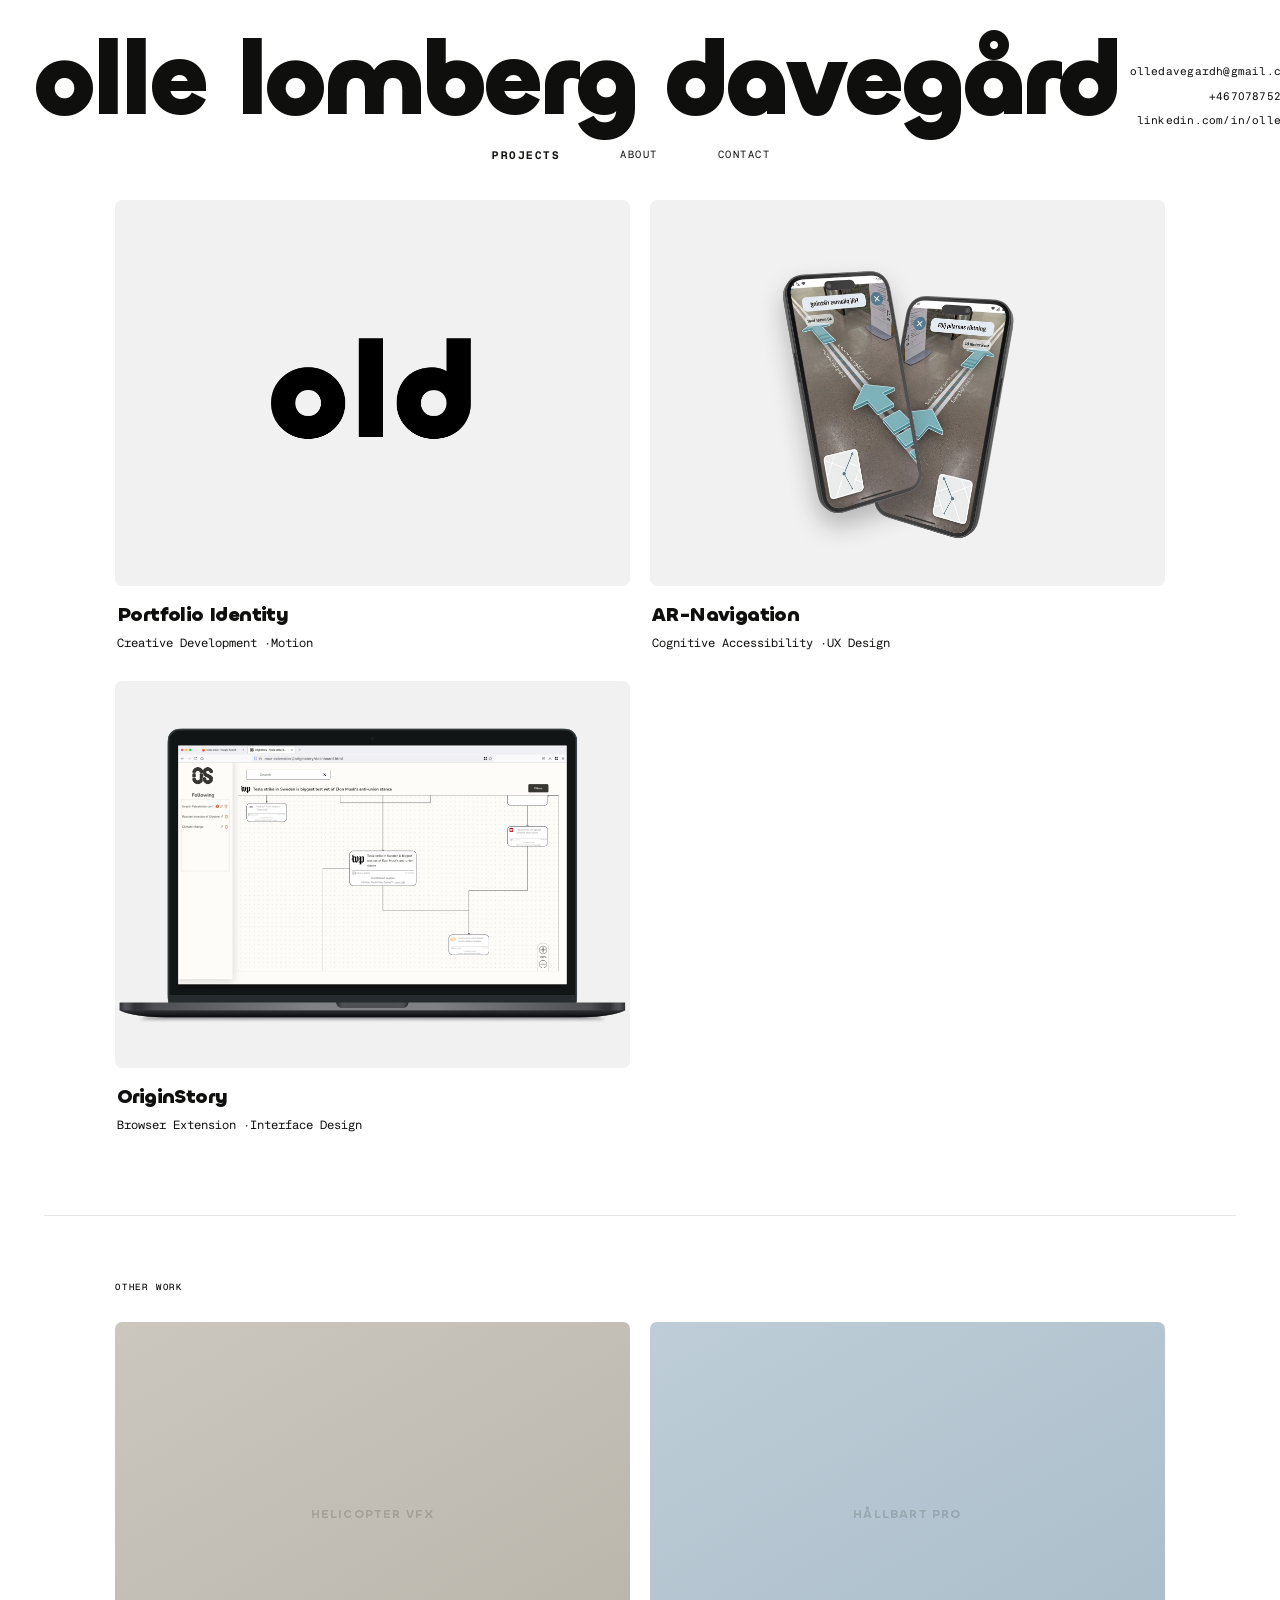
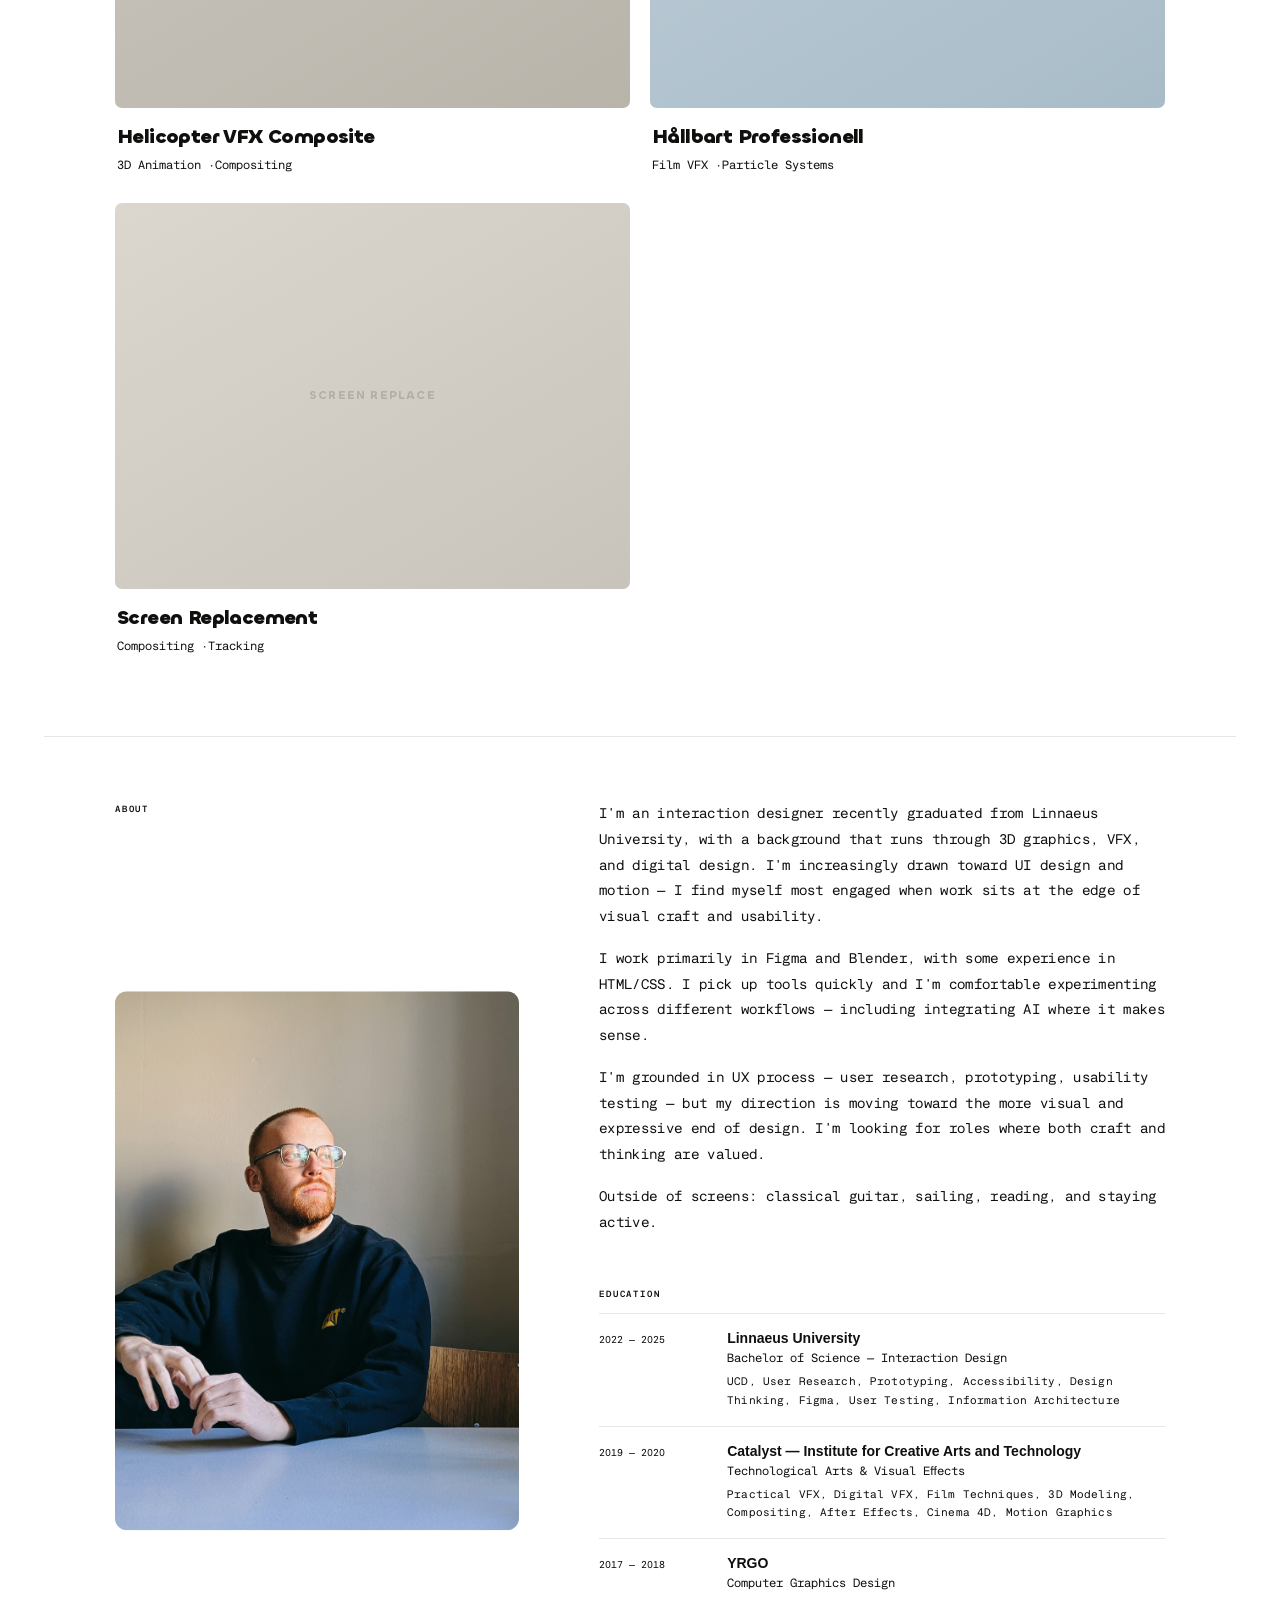
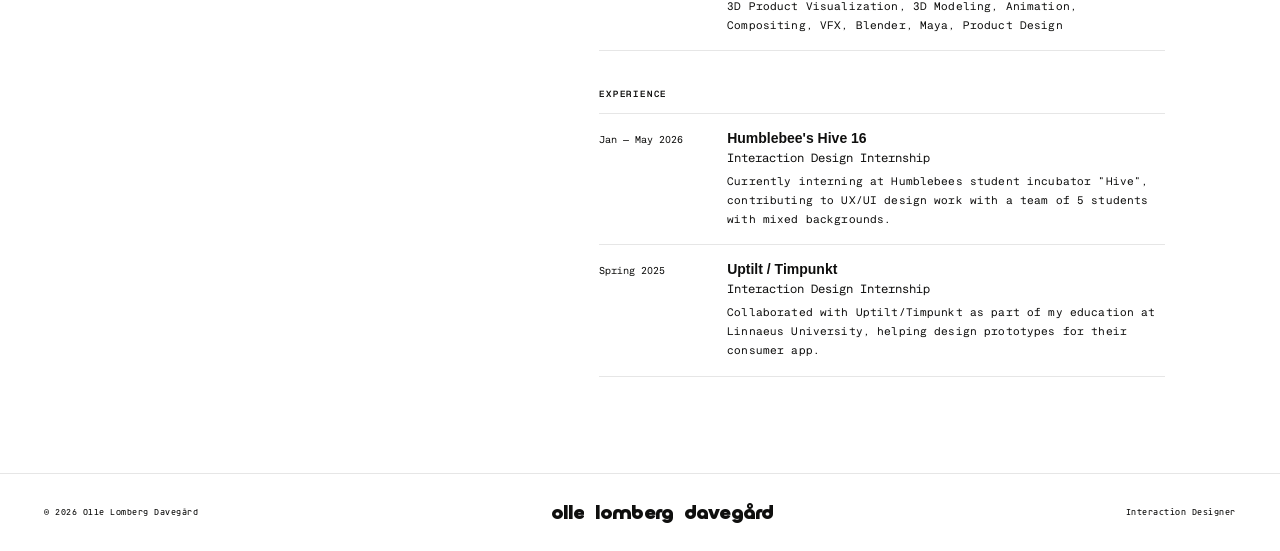
==== commit 062cd138: "project changes" ====
--- a/index.html
+++ b/index.html
@@ -74,24 +74,6 @@
               <div class="card-sub">Browser Extension · Interface Design</div>
             </div>
           </a>
-          <a class="project-card" href="project-2gether.html">
-            <div class="card-img-wrap">
-              <div class="img-ph ph-2g">2Gether 2.0</div>
-            </div>
-            <div class="card-info">
-              <div class="card-title">2Gether 2.0</div>
-              <div class="card-sub">Mobile App · Creator Economy</div>
-            </div>
-          </a>
-          <a class="project-card" href="project-aquatik.html">
-            <div class="card-img-wrap">
-              <div class="img-ph ph-aq">AQUAtik</div>
-            </div>
-            <div class="card-info">
-              <div class="card-title">AQUAtik</div>
-              <div class="card-sub">IoT Product · Physical Design</div>
-            </div>
-          </a>
         </div>
       </div>
     </section>
--- a/style.css
+++ b/style.css
@@ -158,6 +158,18 @@
   gap: 60px;
   padding: 14px 0 0;
   transition: gap 0.3s ease;
+  transform-style: preserve-3d;
+  transition: transform 0.4s cubic-bezier(.25, .46, .45, .94), opacity 0.3s;
+}
+
+.nav-link.flip-in {
+  animation: navFlip 0.5s cubic-bezier(.25, .46, .45, .94) forwards;
+}
+
+@keyframes navFlip {
+  0%   { transform: rotateX(-90deg); opacity: 0; }
+  60%  { transform: rotateX(10deg);  opacity: 1; }
+  100% { transform: rotateX(0deg);   opacity: 1; }
 }
 
 nav.scrolled {
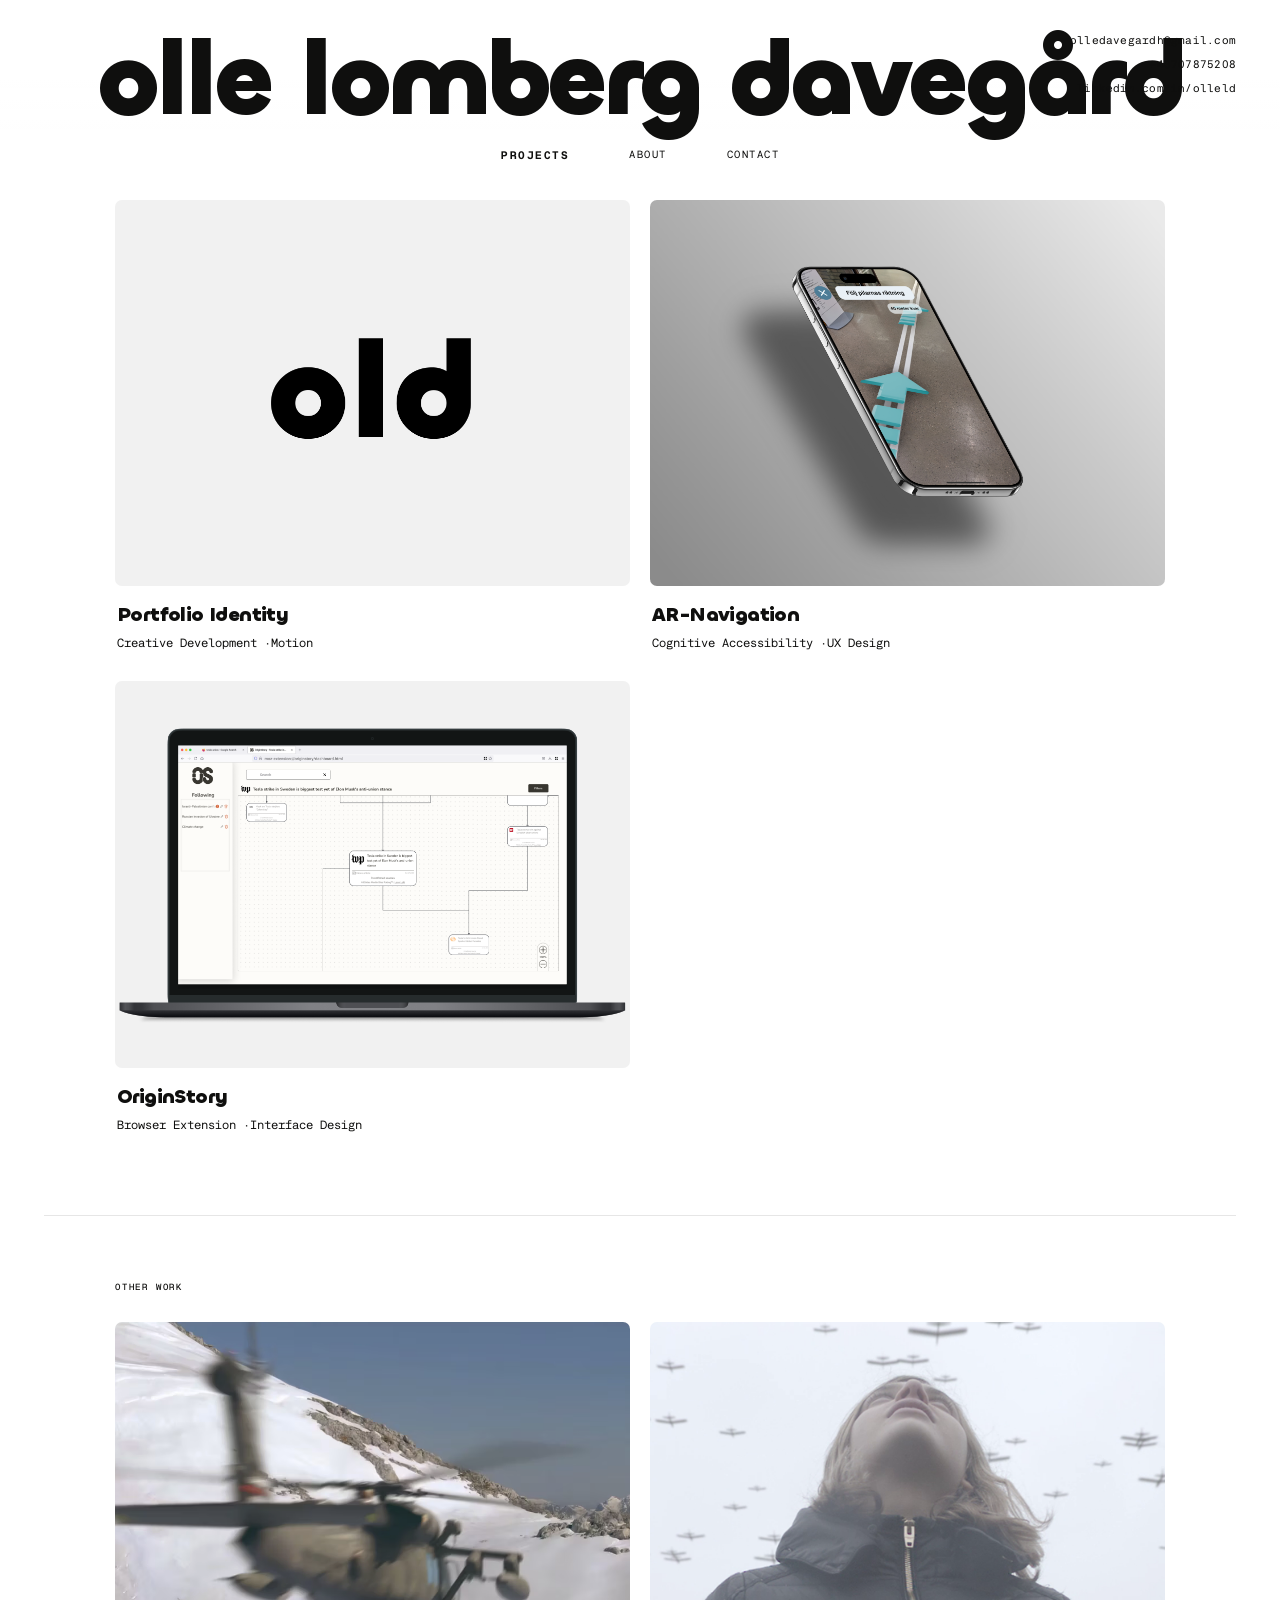
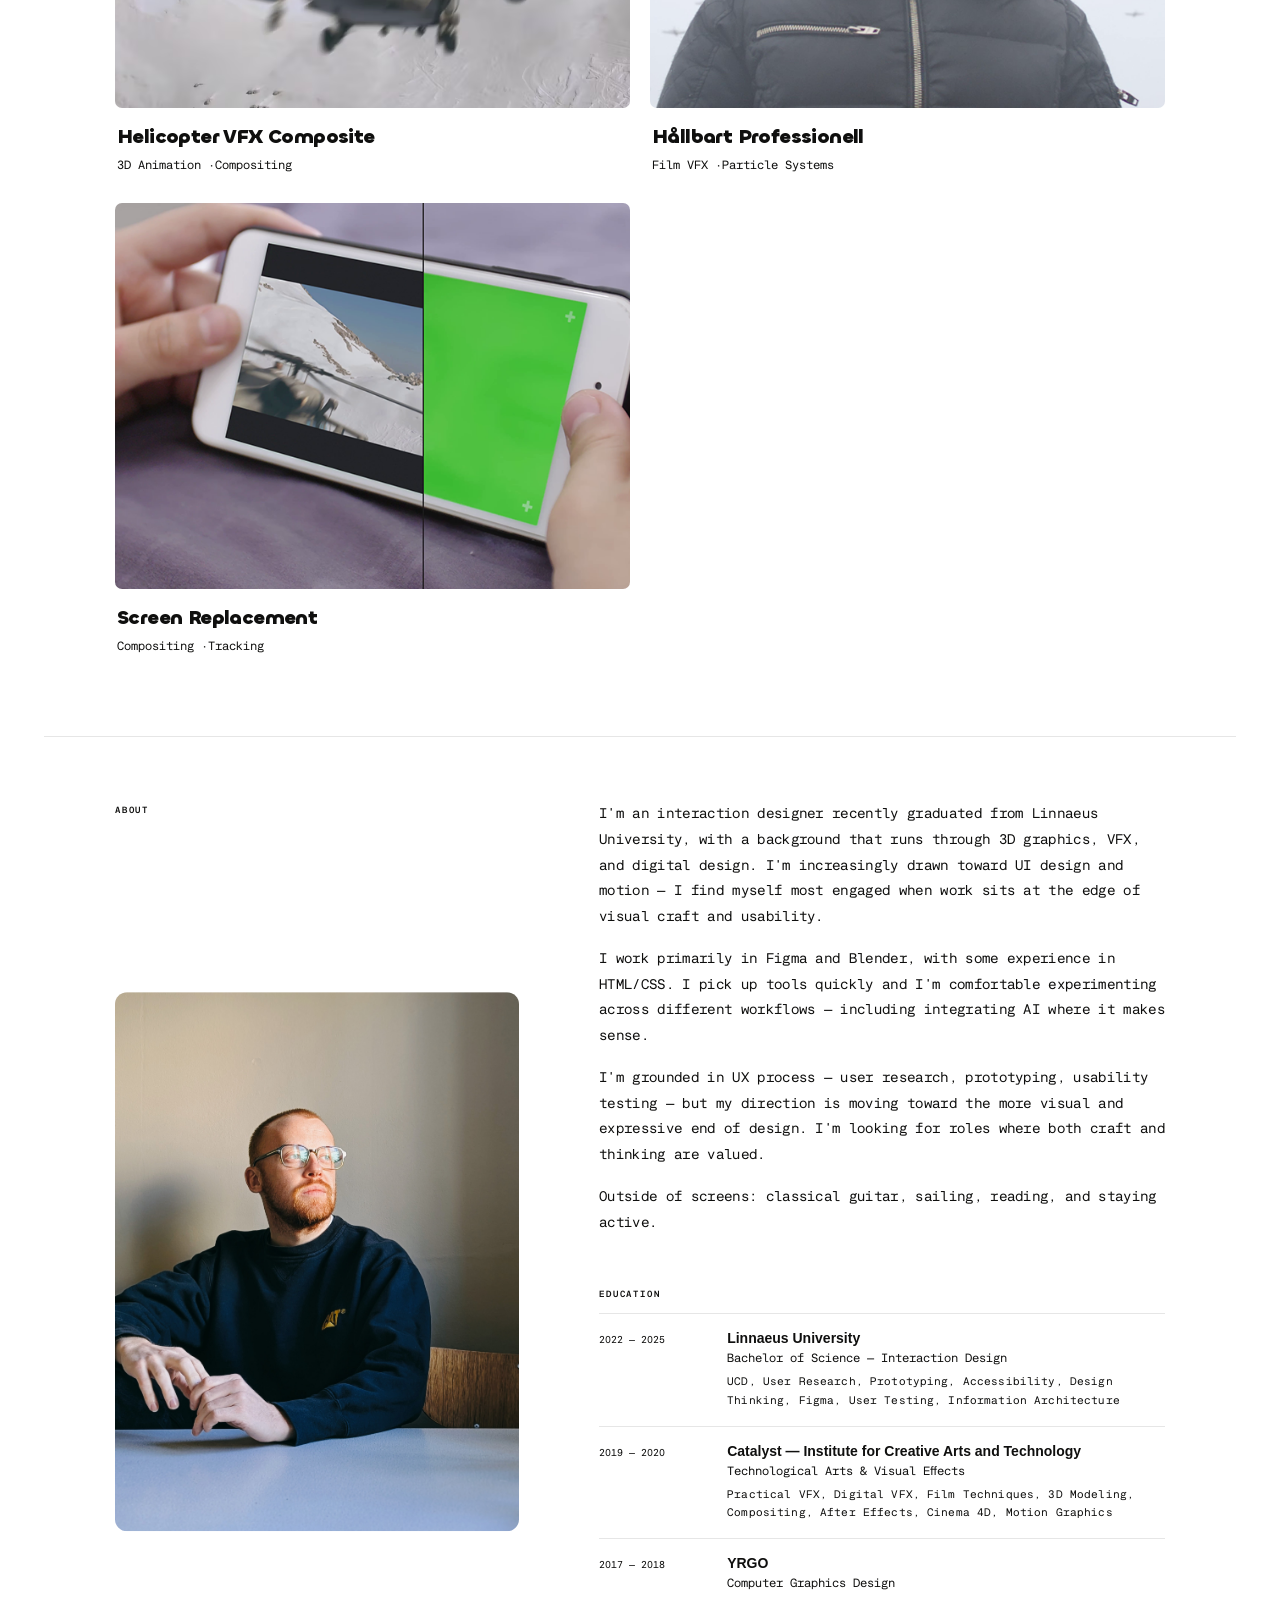
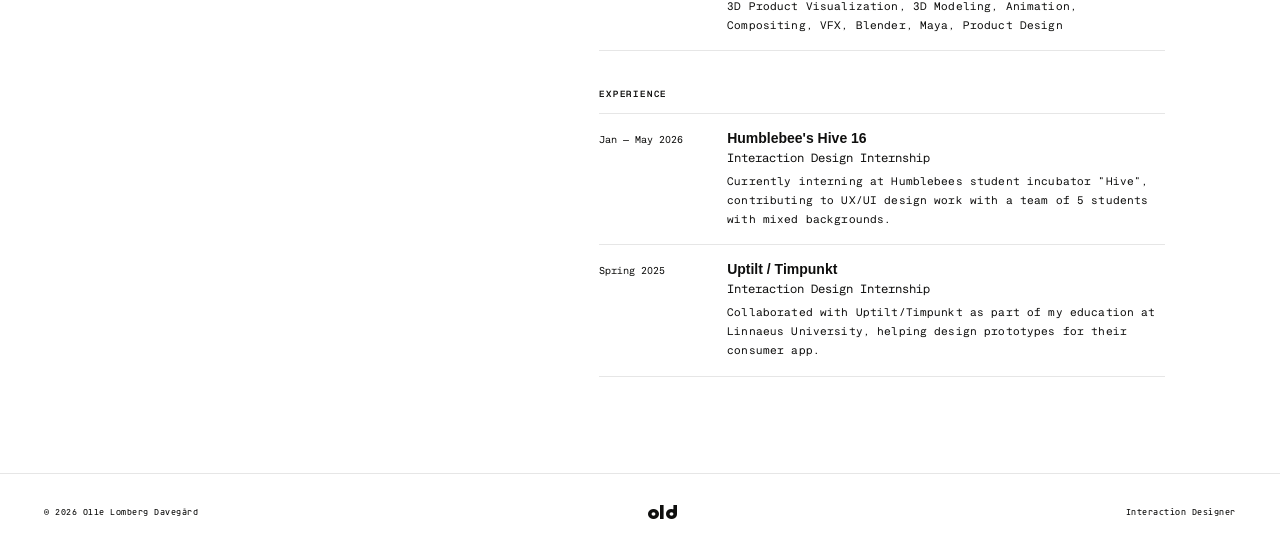
==== commit 89b8bb00: "new portfolio" ====
--- a/index.html
+++ b/index.html
@@ -11,13 +11,20 @@
 
   <div class="prog" id="prog"></div>
 
-  <header id="siteHeader">
-    <div class="header-top">
-      <div class="header-left"></div>
-      <div class="wordmark" id="wordmark">
+  <!-- ══════════════════════════════════════════
+       PRE-SCROLL OVERLAY BAR
+       Visible at page top. Fades out on body.scrolled.
+       pointer-events:none on bar; children opt in.
+       ══════════════════════════════════════════ -->
+  <div class="pre-scroll-bar" id="preScrollBar">
+    <div class="psb-top">
+      <div class="psb-left"><!-- spacer --></div>
+
+      <div class="psb-wordmark" id="psbWordmark">
         <span class="wm-char" id="wm-o">o</span><span class="wm-suffix" id="suf-o"><span class="wm-c">l</span><span class="wm-c">l</span><span class="wm-c">e</span></span><span class="wm-space" id="wm-sp1"></span><span class="wm-char" id="wm-l">l</span><span class="wm-suffix" id="suf-l"><span class="wm-c">o</span><span class="wm-c">m</span><span class="wm-c">b</span><span class="wm-c">e</span><span class="wm-c">r</span><span class="wm-c">g</span></span><span class="wm-space" id="wm-sp2"></span><span class="wm-char" id="wm-d">d</span><span class="wm-suffix" id="suf-d"><span class="wm-c">a</span><span class="wm-c">v</span><span class="wm-c">e</span><span class="wm-c">g</span><span class="wm-c">å</span><span class="wm-c">r</span><span class="wm-c">d</span></span>
       </div>
-      <div class="header-right">
+
+      <div class="psb-right">
         <div class="contact-block" id="cBlock">
           <a href="mailto:olledavegardh@gmail.com">olledavegardh@gmail.com</a>
           <a href="tel:+46707875208">+46707875208</a>
@@ -25,171 +32,201 @@
         </div>
       </div>
     </div>
-    <nav id="desktopNav">
+
+    <nav id="preScrollNav">
       <a href="#projects" class="nav-link active" data-text="Projects">Projects</a>
-      <a href="#about" class="nav-link" data-text="About">About</a>
-      <a href="#" class="nav-link" data-text="Contact" id="contactLink">Contact</a>
+      <a href="#about"    class="nav-link"        data-text="About">About</a>
+      <a href="#"         class="nav-link"        data-text="Contact" id="contactLink">Contact</a>
     </nav>
-    <button class="hamburger" id="hamburger" aria-label="Menu">
-      <span></span>
-      <span></span>
-    </button>
-  </header>
-
-  <div class="mobile-nav" id="mobileNav">
-    <a href="#projects" class="mobile-nav-link">Projects</a>
-    <a href="#about" class="mobile-nav-link">About</a>
-    <a href="#" class="mobile-nav-link" id="mobileContactLink">Contact</a>
   </div>
 
-  <main>
-
-    <section id="projects">
-      <div class="content-wrap">
-        <div class="project-grid">
-          <a class="project-card" href="projects/portfolio-identity/index.html">
-            <div class="card-img-wrap">
-              <img src="projects/portfolio-identity/img/thumb.png" alt="Portfolio Identity">
+  <!-- ══════════════════════════════════════════
+       DESKTOP GRID
+       ══════════════════════════════════════════ -->
+  <div class="page-grid" id="pageGrid">
+
+    <aside class="col-left" id="colLeft">
+      <div class="col-left-inner">
+        <!-- Static "old" — hidden during wm fly-in, shown after -->
+        <div class="wordmark" id="sidebarWordmark">old</div>
+        <nav id="desktopNav">
+          <a href="#projects" class="nav-link active" data-text="Projects">Projects</a>
+          <a href="#about"    class="nav-link"        data-text="About">About</a>
+          <a href="#"         class="nav-link"        data-text="Contact" id="sidebarContactLink">Contact</a>
+        </nav>
+      </div>
+    </aside>
+
+    <main class="col-main" id="colMain">
+
+      <section id="projects">
+        <div class="content-wrap">
+          <div class="project-grid">
+            <a class="project-card" href="projects/portfolio-identity/index.html">
+              <div class="card-img-wrap">
+                <img src="projects/portfolio-identity/img/thumb.png" alt="Portfolio Identity">
+              </div>
+              <div class="card-info">
+                <div class="card-title">Portfolio Identity</div>
+                <div class="card-sub">Creative Development · Motion</div>
+              </div>
+            </a>
+            <a class="project-card" href="projects/ar-navigation/index.html">
+              <div class="card-img-wrap">
+                <img src="projects/ar-navigation/img/thumb.png" alt="AR-Navigation">
+              </div>
+              <div class="card-info">
+                <div class="card-title">AR-Navigation</div>
+                <div class="card-sub">Cognitive Accessibility · UX Design</div>
+              </div>
+            </a>
+            <a class="project-card" href="projects/originstory/index.html">
+              <div class="card-img-wrap">
+                <img src="projects/originstory/img/thumb.png" alt="OriginStory">
+              </div>
+              <div class="card-info">
+                <div class="card-title">OriginStory</div>
+                <div class="card-sub">Browser Extension · Interface Design</div>
+              </div>
+            </a>
+          </div>
+        </div>
+      </section>
+
+      <div class="rule"></div>
+
+      <section style="padding-bottom:72px;">
+        <div class="content-wrap">
+          <div class="section-label">Other Work</div>
+          <div class="project-grid">
+            <a class="project-card" href="projects/helicopter-vfx/index.html">
+              <div class="card-img-wrap">
+                <img src="projects/helicopter-vfx/img/thumb.png" alt="Helicopter VFX">
+              </div>
+              <div class="card-info">
+                <div class="card-title">Helicopter VFX Composite</div>
+                <div class="card-sub">3D Animation · Compositing</div>
+              </div>
+            </a>
+            <a class="project-card" href="projects/hallbart/index.html">
+              <div class="card-img-wrap">
+                <img src="projects/hallbart/img/thumb.png" alt="Hållbart Professionell">
+              </div>
+              <div class="card-info">
+                <div class="card-title">Hållbart Professionell</div>
+                <div class="card-sub">Film VFX · Particle Systems</div>
+              </div>
+            </a>
+            <a class="project-card" href="projects/screen/index.html">
+              <div class="card-img-wrap">
+                <img src="projects/screen/img/thumb.png" alt="Screen Replacement">
+              </div>
+              <div class="card-info">
+                <div class="card-title">Screen Replacement</div>
+                <div class="card-sub">Compositing · Tracking</div>
+              </div>
+            </a>
+          </div>
+        </div>
+      </section>
+
+      <div class="rule"></div>
+
+      <section id="about">
+        <div class="content-wrap">
+          <div class="about-grid">
+            <div class="about-left">
+              <div class="about-label">About</div>
+              <div class="about-heading" id="aboutHeading">
+                <span id="ah-olle">olle</span>
+                <span id="ah-lomberg">lomberg</span>
+                <span id="ah-davegard">davegård</span>
+              </div>
+              <div class="about-photo">
+                <img src="assets/Jag.JPG" alt="">
+              </div>
             </div>
-            <div class="card-info">
-              <div class="card-title">Portfolio Identity</div>
-              <div class="card-sub">Creative Development · Motion</div>
-            </div>
-          </a>
-          <a class="project-card" href="projects/ar-navigation/index.html">
-            <div class="card-img-wrap">
-              <img src="projects/ar-navigation/img/thumb.png" alt="AR-Navigation">
-            </div>
-            <div class="card-info">
-              <div class="card-title">AR-Navigation</div>
-              <div class="card-sub">Cognitive Accessibility · UX Design</div>
-            </div>
-          </a>
-          <a class="project-card" href="projects/originstory/index.html">
-            <div class="card-img-wrap">
-              <img src="projects/originstory/img/thumb.png" alt="OriginStory">
-            </div>
-            <div class="card-info">
-              <div class="card-title">OriginStory</div>
-              <div class="card-sub">Browser Extension · Interface Design</div>
-            </div>
-          </a>
-        </div>
-      </div>
-    </section>
-
-    <div class="rule"></div>
-
-    <section style="padding-bottom:72px;">
-      <div class="content-wrap">
-        <div class="section-label">Other Work</div>
-        <div class="project-grid">
-          <a class="project-card" href="project-helicopter.html">
-            <div class="card-img-wrap">
-              <div class="img-ph ph-heli">Helicopter VFX</div>
-            </div>
-            <div class="card-info">
-              <div class="card-title">Helicopter VFX Composite</div>
-              <div class="card-sub">3D Animation · Compositing</div>
-            </div>
-          </a>
-          <a class="project-card" href="project-hallbart.html">
-            <div class="card-img-wrap">
-              <div class="img-ph ph-hall">Hållbart Pro</div>
-            </div>
-            <div class="card-info">
-              <div class="card-title">Hållbart Professionell</div>
-              <div class="card-sub">Film VFX · Particle Systems</div>
-            </div>
-          </a>
-          <a class="project-card" href="project-screen.html">
-            <div class="card-img-wrap">
-              <div class="img-ph ph-screen">Screen Replace</div>
-            </div>
-            <div class="card-info">
-              <div class="card-title">Screen Replacement</div>
-              <div class="card-sub">Compositing · Tracking</div>
-            </div>
-          </a>
-        </div>
-      </div>
-    </section>
-
-    <div class="rule"></div>
-
-    <section id="about">
-      <div class="content-wrap">
-        <div class="about-grid">
-          <div class="about-left">
-            <div class="about-label">About</div>
-            <div class="about-heading" id="aboutHeading">
-              <span id="ah-olle">olle</span>
-              <span id="ah-lomberg">lomberg</span>
-              <span id="ah-davegard">davegård</span>
-            </div>
-            <div class="about-photo">
-              <img src="assets/Jag.JPG" alt="">
+            <div>
+              <div class="about-text" style="margin-bottom:52px;">
+                <p>I'm an interaction designer recently graduated from Linnaeus University, with a background that runs through 3D graphics, VFX, and digital design. I'm increasingly drawn toward UI design and motion — I find myself most engaged when work sits at the edge of visual craft and usability.</p>
+                <p>I work primarily in Figma and Blender, with some experience in HTML/CSS. I pick up tools quickly and I'm comfortable experimenting across different workflows — including integrating AI where it makes sense.</p>
+                <p>I'm grounded in UX process — user research, prototyping, usability testing — but my direction is moving toward the more visual and expressive end of design. I'm looking for roles where both craft and thinking are valued.</p>
+                <p>Outside of screens: classical guitar, sailing, reading, and staying active.</p>
+              </div>
+              <div class="exp-block">
+                <div class="exp-label">Education</div>
+                <div class="exp-row">
+                  <div class="exp-years">2022 — 2025</div>
+                  <div>
+                    <div class="exp-org">Linnaeus University</div>
+                    <div class="exp-role">Bachelor of Science — Interaction Design</div>
+                    <div class="exp-detail">UCD, User Research, Prototyping, Accessibility, Design Thinking, Figma, User Testing, Information Architecture</div>
+                  </div>
+                </div>
+                <div class="exp-row">
+                  <div class="exp-years">2019 — 2020</div>
+                  <div>
+                    <div class="exp-org">Catalyst — Institute for Creative Arts and Technology</div>
+                    <div class="exp-role">Technological Arts &amp; Visual Effects</div>
+                    <div class="exp-detail">Practical VFX, Digital VFX, Film Techniques, 3D Modeling, Compositing, After Effects, Cinema 4D, Motion Graphics</div>
+                  </div>
+                </div>
+                <div class="exp-row">
+                  <div class="exp-years">2017 — 2018</div>
+                  <div>
+                    <div class="exp-org">YRGO</div>
+                    <div class="exp-role">Computer Graphics Design</div>
+                    <div class="exp-detail">3D Product Visualization, 3D Modeling, Animation, Compositing, VFX, Blender, Maya, Product Design</div>
+                  </div>
+                </div>
+              </div>
+              <div class="exp-block" style="margin-top:36px;">
+                <div class="exp-label">Experience</div>
+                <div class="exp-row">
+                  <div class="exp-years">Jan — May 2026</div>
+                  <div>
+                    <div class="exp-org">Humblebee's Hive 16</div>
+                    <div class="exp-role">Interaction Design Internship</div>
+                    <div class="exp-detail">Currently interning at Humblebees student incubator "Hive", contributing to UX/UI design work with a team of 5 students with mixed backgrounds.</div>
+                  </div>
+                </div>
+                <div class="exp-row">
+                  <div class="exp-years">Spring 2025</div>
+                  <div>
+                    <div class="exp-org">Uptilt / Timpunkt</div>
+                    <div class="exp-role">Interaction Design Internship</div>
+                    <div class="exp-detail">Collaborated with Uptilt/Timpunkt as part of my education at Linnaeus University, helping design prototypes for their consumer app.</div>
+                  </div>
+                </div>
+              </div>
             </div>
           </div>
-          <div>
-            <div class="about-text" style="margin-bottom:52px;">
-              <p>I'm an interaction designer recently graduated from Linnaeus University, with a background that runs through 3D graphics, VFX, and digital design. I'm increasingly drawn toward UI design and motion — I find myself most engaged when work sits at the edge of visual craft and usability.</p>
-              <p>I work primarily in Figma and Blender, with some experience in HTML/CSS. I pick up tools quickly and I'm comfortable experimenting across different workflows — including integrating AI where it makes sense.</p>
-              <p>I'm grounded in UX process — user research, prototyping, usability testing — but my direction is moving toward the more visual and expressive end of design. I'm looking for roles where both craft and thinking are valued.</p>
-              <p>Outside of screens: classical guitar, sailing, reading, and staying active.</p>
-            </div>
-            <div class="exp-block">
-              <div class="exp-label">Education</div>
-              <div class="exp-row">
-                <div class="exp-years">2022 — 2025</div>
-                <div>
-                  <div class="exp-org">Linnaeus University</div>
-                  <div class="exp-role">Bachelor of Science — Interaction Design</div>
-                  <div class="exp-detail">UCD, User Research, Prototyping, Accessibility, Design Thinking, Figma, User Testing, Information Architecture</div>
-                </div>
-              </div>
-              <div class="exp-row">
-                <div class="exp-years">2019 — 2020</div>
-                <div>
-                  <div class="exp-org">Catalyst — Institute for Creative Arts and Technology</div>
-                  <div class="exp-role">Technological Arts &amp; Visual Effects</div>
-                  <div class="exp-detail">Practical VFX, Digital VFX, Film Techniques, 3D Modeling, Compositing, After Effects, Cinema 4D, Motion Graphics</div>
-                </div>
-              </div>
-              <div class="exp-row">
-                <div class="exp-years">2017 — 2018</div>
-                <div>
-                  <div class="exp-org">YRGO</div>
-                  <div class="exp-role">Computer Graphics Design</div>
-                  <div class="exp-detail">3D Product Visualization, 3D Modeling, Animation, Compositing, VFX, Blender, Maya, Product Design</div>
-                </div>
-              </div>
-            </div>
-            <div class="exp-block" style="margin-top:36px;">
-              <div class="exp-label">Experience</div>
-              <div class="exp-row">
-                <div class="exp-years">Jan — May 2026</div>
-                <div>
-                  <div class="exp-org">Humblebee's Hive 16</div>
-                  <div class="exp-role">Interaction Design Internship</div>
-                  <div class="exp-detail">Currently interning at Humblebees student incubator "Hive", contributing to UX/UI design work with a team of 5 students with mixed backgrounds.</div>
-                </div>
-              </div>
-              <div class="exp-row">
-                <div class="exp-years">Spring 2025</div>
-                <div>
-                  <div class="exp-org">Uptilt / Timpunkt</div>
-                  <div class="exp-role">Interaction Design Internship</div>
-                  <div class="exp-detail">Collaborated with Uptilt/Timpunkt as part of my education at Linnaeus University, helping design prototypes for their consumer app.</div>
-                </div>
-              </div>
-            </div>
-          </div>
-        </div>
-      </div>
-    </section>
-
-  </main>
+        </div>
+      </section>
+
+    </main>
+
+    <aside class="col-right" id="colRight">
+      <div class="col-right-inner">
+        <div class="contact-block-sidebar" id="cBlockSidebar">
+          <a href="mailto:olledavegardh@gmail.com">olledavegardh@gmail.com</a>
+          <a href="tel:+46707875208">+46707875208</a>
+          <a href="https://linkedin.com/in/olleld" target="_blank">linkedin.com/in/olleld</a>
+        </div>
+      </div>
+    </aside>
+
+  </div><!-- /.page-grid -->
+
+  <!-- ── MOBILE HEADER ── -->
+  <header class="mobile-header" id="mobileHeader">
+    <div class="mobile-wm">old</div>
+    <nav id="mobileInlineNav">
+      <a href="#projects" class="nav-link active" data-text="Projects">Projects</a>
+      <a href="#about"    class="nav-link"        data-text="About">About</a>
+      <a href="#"         class="nav-link"        data-text="Contact" id="mobileContactTrigger">Contact</a>
+    </nav>
+  </header>
 
   <section class="mobile-contact">
     <div class="mobile-contact-label">Contact</div>
@@ -202,16 +239,10 @@
 
   <footer>
     <span>© 2026 Olle Lomberg Davegård</span>
-    <div class="footer-wm" id="footerWm">
-      <span class="fw-word"><span class="fw-anchor">o</span><span class="fw-suffix" id="fw-suf-olle"><span class="fw-c">l</span><span class="fw-c">l</span><span class="fw-c">e</span></span></span>
-      <span class="fw-sp" id="fw-sp1"></span>
-      <span class="fw-word"><span class="fw-anchor">l</span><span class="fw-suffix" id="fw-suf-lomberg"><span class="fw-c">o</span><span class="fw-c">m</span><span class="fw-c">b</span><span class="fw-c">e</span><span class="fw-c">r</span><span class="fw-c">g</span></span></span>
-      <span class="fw-sp" id="fw-sp2"></span>
-      <span class="fw-word"><span class="fw-anchor">d</span><span class="fw-suffix" id="fw-suf-davegard"><span class="fw-c">a</span><span class="fw-c">v</span><span class="fw-c">e</span><span class="fw-c">g</span><span class="fw-c">å</span><span class="fw-c">r</span><span class="fw-c">d</span></span></span>
-    </div>
+<div class="footer-wm" id="footerWm">old</div>
     <span style="text-align:right;">Interaction Designer</span>
   </footer>
 
   <script src="main.js"></script>
 </body>
-</html>
+</html>
--- a/style.css
+++ b/style.css
@@ -1,13 +1,57 @@
 /* ── FONTS ─── */
-@font-face { font-family: 'RetorikaMono'; src: url('assets/fonts/RetorikaMono/RetorikaMono-Regular.otf') format('opentype'); font-weight: 400; }
-@font-face { font-family: 'RetorikaMono'; src: url('assets/fonts/RetorikaMono/RetorikaMono-Medium.otf') format('opentype'); font-weight: 500; }
-@font-face { font-family: 'RetorikaMono'; src: url('assets/fonts/RetorikaMono/RetorikaMono-Semibold.otf') format('opentype'); font-weight: 600; }
-@font-face { font-family: 'RetorikaMono'; src: url('assets/fonts/RetorikaMono/RetorikaMono-Bold.otf') format('opentype'); font-weight: 700; }
-@font-face { font-family: 'Agave'; src: url('assets/fonts/Agave/Agave-Regular.ttf') format('truetype'); font-weight: 400; }
-@font-face { font-family: 'Agave'; src: url('assets/fonts/Agave/Agave-Bold.ttf') format('truetype'); font-weight: 700; }
-@font-face { font-family: 'TRTTerminal'; src: url('assets/fonts/TRTTerminal/TRTTerminalMonoDemo-Regular.ttf') format('truetype'); font-weight: 400; }
-@font-face { font-family: 'TRTTerminal'; src: url('assets/fonts/TRTTerminal/TRTTerminalMonoDemo-Bold.ttf') format('truetype'); font-weight: 700; }
-@font-face { font-family: 'Chillax'; src: url('assets/fonts/Chillax/Chillax-Variable.ttf') format('truetype'); font-weight: 200 700; }
+@font-face {
+  font-family: 'RetorikaMono';
+  src: url('assets/fonts/RetorikaMono/RetorikaMono-Regular.otf') format('opentype');
+  font-weight: 400;
+}
+
+@font-face {
+  font-family: 'RetorikaMono';
+  src: url('assets/fonts/RetorikaMono/RetorikaMono-Medium.otf') format('opentype');
+  font-weight: 500;
+}
+
+@font-face {
+  font-family: 'RetorikaMono';
+  src: url('assets/fonts/RetorikaMono/RetorikaMono-Semibold.otf') format('opentype');
+  font-weight: 600;
+}
+
+@font-face {
+  font-family: 'RetorikaMono';
+  src: url('assets/fonts/RetorikaMono/RetorikaMono-Bold.otf') format('opentype');
+  font-weight: 700;
+}
+
+@font-face {
+  font-family: 'Agave';
+  src: url('assets/fonts/Agave/Agave-Regular.ttf') format('truetype');
+  font-weight: 400;
+}
+
+@font-face {
+  font-family: 'Agave';
+  src: url('assets/fonts/Agave/Agave-Bold.ttf') format('truetype');
+  font-weight: 700;
+}
+
+@font-face {
+  font-family: 'TRTTerminal';
+  src: url('assets/fonts/TRTTerminal/TRTTerminalMonoDemo-Regular.ttf') format('truetype');
+  font-weight: 400;
+}
+
+@font-face {
+  font-family: 'TRTTerminal';
+  src: url('assets/fonts/TRTTerminal/TRTTerminalMonoDemo-Bold.ttf') format('truetype');
+  font-weight: 700;
+}
+
+@font-face {
+  font-family: 'Chillax';
+  src: url('assets/fonts/Chillax/Chillax-Variable.ttf') format('truetype');
+  font-weight: 200 700;
+}
 
 
 /* ── TOKENS ─── */
@@ -15,19 +59,37 @@
   --bg: #FFF;
   --text: #0F0F0E;
   --border: rgba(15, 15, 14, 0.1);
+  --col-left-width: 160px;
+  --col-right-width: 200px;
 }
 
 
 /* ── RESET ─── */
-*, *::before, *::after { box-sizing: border-box; margin: 0; padding: 0; }
-html { scroll-behavior: smooth; }
-body { font-family: 'Clash Display', sans-serif; background: var(--bg); color: var(--text); overflow-x: hidden; }
+*,
+*::before,
+*::after {
+  box-sizing: border-box;
+  margin: 0;
+  padding: 0;
+}
+
+html {
+  scroll-behavior: smooth;
+}
+
+body {
+  font-family: 'Clash Display', sans-serif;
+  background: var(--bg);
+  color: var(--text);
+  overflow-x: hidden;
+}
 
 
 /* ── PROGRESS BAR ─── */
 .prog {
   position: fixed;
-  top: 0; left: 0;
+  top: 0;
+  left: 0;
   height: 1px;
   width: 0;
   background: var(--text);
@@ -37,101 +99,48 @@
 }
 
 
-/* ── HEADER ─── */
-header {
+/* ══════════════════════════════════════════════
+   PRE-SCROLL OVERLAY BAR
+   ══════════════════════════════════════════════ */
+
+.pre-scroll-bar {
   position: fixed;
-  top: 0; left: 0; right: 0;
+  top: 0;
+  left: 0;
+  right: 0;
   z-index: 100;
-  padding: 28px 44px 12px;
-  overflow: visible;
-  background: transparent;
-}
-
-header::before {
+  padding: 28px 44px 0;
+  pointer-events: none;
+  opacity: 1;
+ /* transition: opacity 0.35s ease; */
+}
+
+.pre-scroll-bar::before {
   content: '';
   position: absolute;
-  top: 0; left: 0; right: 0; bottom: -1px;
-  background: var(--header-bg);
-  border-bottom-left-radius: 24px;
-  border-bottom-right-radius: 24px;
+  top: 0;
+  left: 0;
+  right: 0;
+  height: 140px;
+  background: linear-gradient(to bottom, var(--bg) 55%, transparent 100%);
+  opacity: var(--bg-fade, 1);
   z-index: -1;
   pointer-events: none;
-}
-
-.header-top {
+  transition: none;
+}
+
+body.scrolled .pre-scroll-bar {
+  opacity: 0;
+  pointer-events: none !important;
+}
+
+.psb-top {
   display: grid;
   grid-template-columns: 1fr auto 1fr;
   align-items: flex-end;
-  overflow: visible;
-}
-
-.header-left {
-  display: flex;
-  align-items: flex-end;
-}
-
-.header-right {
-  display: flex;
-  justify-content: flex-end;
-  align-items: flex-end;
-}
-
-
-/* ── CONTACT BLOCK ─── */
-.contact-block {
-  position: relative;
-  display: inline-flex;
-  flex-direction: column;
-  width: fit-content;
-}
-
-.contact-block::after {
-  content: '';
-  position: absolute;
-  inset: -4px -6px;
-  border: 1px solid var(--text);
-  opacity: 0;
-  pointer-events: none;
-}
-
-.contact-block.flash::after { animation: cBorder .9s ease forwards; }
-
-@keyframes cBorder {
-  0%   { opacity: 0; }
-  12%  { opacity: 1; }
-  70%  { opacity: 1; }
-  100% { opacity: 0; }
-}
-
-.contact-block a {
-  font-family: 'RetorikaMono', monospace;
-  font-size: 11px;
-  font-weight: 400;
-  color: var(--text);
-  text-decoration: none;
-  letter-spacing: 0.02em;
-  line-height: 2.2;
-  display: block;
-  white-space: nowrap;
-  text-align: right;
-  position: relative;
-}
-
-.contact-block a::before {
-  content: attr(data-text);
-  display: block;
-  font-weight: 700;
-  height: 0;
-  overflow: hidden;
-  visibility: hidden;
-  pointer-events: none;
-}
-
-.contact-block a:hover { font-weight: 700; }
-
-
-/* ── WORDMARK ─── */
-.wordmark {
+}
+
+.psb-wordmark {
   font-family: 'Chillax', sans-serif;
   font-weight: 700;
   font-size: clamp(56px, 9vw, 104px);
@@ -143,23 +152,197 @@
   align-items: baseline;
   cursor: default;
   white-space: nowrap;
-}
-
-.wm-char { display: inline-block; }
-.wm-suffix { display: inline-block; overflow: visible; white-space: nowrap; vertical-align: baseline; }
-.wm-space { display: inline-block; overflow: hidden; }
-.wm-c { display: inline-block; white-space: nowrap; transition: none; }
-
-
-/* ── NAV ─── */
-nav {
+  /* JS sets opacity:0 during fly-in */
+}
+
+.psb-right {
+  position: absolute;
+  top: 28px;
+  right: 44px;
+  pointer-events: auto;
+}
+
+#preScrollNav {
   display: flex;
   justify-content: center;
   gap: 60px;
   padding: 14px 0 0;
-  transition: gap 0.3s ease;
+  pointer-events: auto;
   transform-style: preserve-3d;
-  transition: transform 0.4s cubic-bezier(.25, .46, .45, .94), opacity 0.3s;
+  overflow: visible;
+  position: relative;
+  /* so transform-origin is predictable */
+}
+
+
+/* ══════════════════════════════════════════════
+   DESKTOP GRID
+   ══════════════════════════════════════════════ */
+
+.page-grid {
+  display: grid;
+  grid-template-columns: 0px 1fr 0px;
+  grid-template-areas: "left main right";
+  min-height: 100vh;
+}
+
+body.scrolled .page-grid {
+  grid-template-columns: var(--col-left-width) 1fr var(--col-right-width);
+  transition: grid-template-columns 0.5s cubic-bezier(.25, .46, .45, .94);
+}
+
+
+/* ── LEFT COLUMN ─── */
+.col-left {
+  grid-area: left;
+  position: sticky;
+  top: 0;
+  height: 100vh;
+  overflow: hidden;
+  pointer-events: none;
+}
+
+body.scrolled .col-left {
+  pointer-events: auto;
+  overflow: visible;
+}
+
+.col-left-inner {
+  position: absolute;
+  top: 0;
+  left: 0;
+  width: var(--col-left-width);
+  height: 100%;
+  padding: 28px 0 28px 44px;
+  display: flex;
+  flex-direction: column;
+  gap: 20px;
+  /* nav fades in; wordmark handled by fly-in */
+}
+
+/* Sidebar wordmark — hidden until fly-in lands */
+#sidebarWordmark {
+  font-family: 'Chillax', sans-serif;
+  font-weight: 700;
+  font-size: clamp(28px, 3vw, 48px);
+  line-height: 1;
+  letter-spacing: -0.04em;
+  user-select: none;
+  white-space: nowrap;
+  cursor: default;
+  opacity: 0;
+  /* shown by JS after fly-in completes */
+  transition: opacity 0.15s ease;
+}
+
+
+/* ── RIGHT COLUMN ─── */
+.col-right {
+  grid-area: right;
+  position: sticky;
+  top: 0;
+  height: 100vh;
+  overflow: hidden;
+  pointer-events: none;
+}
+
+body.scrolled .col-right {
+  pointer-events: auto;
+  overflow: visible;
+}
+
+.col-right-inner {
+  position: absolute;
+  top: 0;
+  right: 0;
+  width: var(--col-right-width);
+  height: 100%;
+  padding: 28px 44px 28px 0;
+  display: flex;
+  flex-direction: column;
+  align-items: flex-end;
+  justify-content: flex-start;
+  opacity: 0;
+  /* contact cross-fades; JS also handles timing */
+  transition: opacity 0.3s ease;
+}
+
+body.scrolled .col-right-inner {
+  opacity: 1;
+}
+
+.contact-block-sidebar {
+  position: relative;
+  /* add this — needed for ::after to position correctly */
+  display: inline-flex;
+  flex-direction: column;
+  width: fit-content;
+}
+
+.contact-block-sidebar::after {
+  content: '';
+  position: absolute;
+  inset: -4px -6px;
+  border: 1px solid var(--text);
+  opacity: 0;
+  pointer-events: none;
+}
+
+.contact-block-sidebar.flash::after {
+  animation: cBorder .9s ease forwards;
+}
+
+.contact-block-sidebar a {
+  font-family: 'RetorikaMono', monospace;
+  font-size: 11px;
+  font-weight: 400;
+  color: var(--text);
+  text-decoration: none;
+  letter-spacing: 0.02em;
+  line-height: 2.2;
+  display: block;
+  white-space: nowrap;
+  text-align: right;
+}
+
+.contact-block-sidebar a:hover {
+  font-weight: 700;
+}
+
+
+/* ── MAIN COLUMN ─── */
+.col-main {
+  grid-area: main;
+  padding-top: 200px;
+  padding-left: 44px;
+  padding-right: 44px;
+  transition: padding-top 0.5s cubic-bezier(.25, .46, .45, .94),
+    padding-left 0.5s cubic-bezier(.25, .46, .45, .94),
+    padding-right 0.5s cubic-bezier(.25, .46, .45, .94);
+}
+
+body.scrolled .col-main {
+  padding-top: 60px;
+  padding-left: 0;
+  padding-right: 0;
+}
+
+
+/* ── NAV sidebar (vertical) ─── */
+#desktopNav {
+  display: flex;
+  flex-direction: column;
+  gap: 6px;
+  opacity: 0;
+  transition: opacity 0.3s ease;
+}
+
+body.scrolled #desktopNav {
+  opacity: 1;
+}
+
+body.scrolled #preScrollNav {
+  pointer-events: none;
 }
 
 .nav-link.flip-in {
@@ -167,16 +350,73 @@
 }
 
 @keyframes navFlip {
-  0%   { transform: rotateX(-90deg); opacity: 0; }
-  60%  { transform: rotateX(10deg);  opacity: 1; }
-  100% { transform: rotateX(0deg);   opacity: 1; }
-}
-
-nav.scrolled {
-  flex-direction: column;
-  gap: 6px;
-  padding-top: 8px;
-  width: fit-content;
+  0% {
+    transform: rotateX(-90deg);
+    opacity: 0;
+  }
+
+  60% {
+    transform: rotateX(10deg);
+    opacity: 1;
+  }
+
+  100% {
+    transform: rotateX(0deg);
+    opacity: 1;
+  }
+}
+
+
+
+
+.nav-fly-clone {
+  position: fixed;
+  font-family: 'RetorikaMono', monospace;
+  font-size: 10.5px;
+  font-weight: 400;
+  letter-spacing: 0.14em;
+  text-transform: uppercase;
+  color: var(--text);
+  pointer-events: none;
+  z-index: 1000;
+  white-space: nowrap;
+  transform-origin: top left;
+  will-change: left, top;
+}
+
+
+
+
+
+
+
+/* ── SHARED WORDMARK CHARS ─── */
+.wm-char {
+  display: inline-block;
+}
+
+.wm-suffix {
+  display: inline-block;
+  overflow: visible;
+  white-space: nowrap;
+  vertical-align: baseline;
+}
+
+.wm-space {
+  display: inline-block;
+  overflow: hidden;
+}
+
+.wm-c {
+  display: inline-block;
+  white-space: nowrap;
+  transition: none;
+}
+
+
+/* ── NAV shared ─── */
+nav {
+  transform-style: preserve-3d;
 }
 
 .nav-link {
@@ -200,16 +440,100 @@
   pointer-events: none;
 }
 
-.nav-link::after { display: none; }
-.nav-link:hover, .nav-link.active { font-weight: 700; font-size: 11px; }
-
-
-/* ── MAIN ─── */
-main { padding: 200px 44px 0; }
-
-.content-wrap { max-width: 1050px; margin: 0 auto; }
-
-#projects { padding-bottom: 72px; }
+.nav-link::after {
+  display: none;
+}
+
+.nav-link:hover,
+.nav-link.active {
+  font-weight: 700;
+  font-size: 11px;
+}
+
+
+/* ── CONTACT BLOCK (pre-scroll) ─── */
+.contact-block {
+  position: relative;
+  display: inline-flex;
+  flex-direction: column;
+  width: fit-content;
+  /* no transform, no opacity transition */
+}
+
+.contact-block::after {
+  content: '';
+  position: absolute;
+  inset: -4px -6px;
+  border: 1px solid var(--text);
+  opacity: 0;
+  pointer-events: none;
+}
+
+.contact-block.flash::after {
+  animation: cBorder .9s ease forwards;
+}
+
+@keyframes cBorder {
+  0% {
+    opacity: 0;
+  }
+
+  12% {
+    opacity: 1;
+  }
+
+  70% {
+    opacity: 1;
+  }
+
+  100% {
+    opacity: 0;
+  }
+}
+
+.contact-block a {
+  font-family: 'RetorikaMono', monospace;
+  font-size: 11px;
+  font-weight: 400;
+  color: var(--text);
+  text-decoration: none;
+  letter-spacing: 0.02em;
+  line-height: 2.2;
+  display: block;
+  white-space: nowrap;
+  text-align: right;
+}
+
+.contact-block a:hover {
+  font-weight: 700;
+}
+
+
+/* ── WM FLY CLONE ─── */
+/* Same pattern as .flip-clone */
+.wm-fly-clone {
+  position: fixed;
+  font-family: 'Chillax', sans-serif;
+  font-weight: 700;
+  letter-spacing: -0.04em;
+  line-height: 1;
+  pointer-events: none;
+  z-index: 300;
+  transform-origin: top left;
+  white-space: nowrap;
+  will-change: transform, font-size, left, top;
+}
+
+
+/* ── MAIN CONTENT ─── */
+.content-wrap {
+  max-width: 1050px;
+  margin: 0 auto;
+}
+
+#projects {
+  padding-bottom: 72px;
+}
 
 .section-label {
   font-family: 'RetorikaMono', monospace;
@@ -221,7 +545,11 @@
   margin-bottom: 28px;
 }
 
-.rule { height: 1px; background: var(--border); margin: 0 0 64px; }
+.rule {
+  height: 1px;
+  background: var(--border);
+  margin: 0 0 64px;
+}
 
 
 /* ── PROJECT GRID ─── */
@@ -239,7 +567,10 @@
   color: inherit;
 }
 
-.card-img-wrap { overflow: hidden; border-radius: 7px; }
+.card-img-wrap {
+  overflow: hidden;
+  border-radius: 7px;
+}
 
 .card-img-wrap img {
   width: 100%;
@@ -250,7 +581,9 @@
 }
 
 .project-card:hover .card-img-wrap img,
-.project-card:hover .img-ph { transform: scale(1.04); }
+.project-card:hover .img-ph {
+  transform: scale(1.04);
+}
 
 .img-ph {
   width: 100%;
@@ -267,15 +600,37 @@
   transition: transform 0.65s cubic-bezier(.25, .46, .45, .94);
 }
 
-.ph-ar   { background: linear-gradient(150deg, #bedad0, #9ecfc0); }
-.ph-os   { background: linear-gradient(150deg, #ddd9d2, #c8c4bb); }
-.ph-2g   { background: linear-gradient(150deg, #bfcfe8, #a8bedd); }
-.ph-aq   { background: linear-gradient(150deg, #b8dde4, #98ced8); }
-.ph-heli { background: linear-gradient(150deg, #cbc7bf, #b8b4aa); }
-.ph-hall { background: linear-gradient(150deg, #becdd8, #a8bcc8); }
-.ph-screen { background: linear-gradient(150deg, #dbd7cf, #c8c4bb); }
-
-.card-info { padding: 14px 2px 8px; }
+.ph-ar {
+  background: linear-gradient(150deg, #bedad0, #9ecfc0);
+}
+
+.ph-os {
+  background: linear-gradient(150deg, #ddd9d2, #c8c4bb);
+}
+
+.ph-2g {
+  background: linear-gradient(150deg, #bfcfe8, #a8bedd);
+}
+
+.ph-aq {
+  background: linear-gradient(150deg, #b8dde4, #98ced8);
+}
+
+.ph-heli {
+  background: linear-gradient(150deg, #cbc7bf, #b8b4aa);
+}
+
+.ph-hall {
+  background: linear-gradient(150deg, #becdd8, #a8bcc8);
+}
+
+.ph-screen {
+  background: linear-gradient(150deg, #dbd7cf, #c8c4bb);
+}
+
+.card-info {
+  padding: 14px 2px 8px;
+}
 
 .card-title {
   font-family: 'Chillax', sans-serif;
@@ -286,7 +641,9 @@
   transition: opacity .2s;
 }
 
-.project-card:hover .card-title { opacity: 0.6; }
+.project-card:hover .card-title {
+  opacity: 0.6;
+}
 
 .card-sub {
   font-family: 'RetorikaMono', monospace;
@@ -297,7 +654,9 @@
 
 
 /* ── ABOUT ─── */
-#about { padding-bottom: 96px; }
+#about {
+  padding-bottom: 96px;
+}
 
 .about-grid {
   display: grid;
@@ -331,8 +690,14 @@
   margin-bottom: 24px;
 }
 
-.about-heading span { display: block; transition: opacity 0.2s; }
-.about-heading.flip-active span { opacity: 0; }
+.about-heading span {
+  display: block;
+  transition: opacity 0.2s;
+}
+
+.about-heading.flip-active span {
+  opacity: 0;
+}
 
 .about-photo {
   width: 100%;
@@ -345,7 +710,11 @@
   justify-content: center;
 }
 
-.about-photo img { width: 100%; height: 100%; object-fit: cover; }
+.about-photo img {
+  width: 100%;
+  height: 100%;
+  object-fit: cover;
+}
 
 .about-text p {
   font-family: 'RetorikaMono', monospace;
@@ -357,11 +726,15 @@
   letter-spacing: 0.04ch;
 }
 
-.about-text p:last-child { margin-bottom: 0; }
+.about-text p:last-child {
+  margin-bottom: 0;
+}
 
 
 /* ── EXPERIENCE ─── */
-.exp-block { margin-top: 52px; }
+.exp-block {
+  margin-top: 52px;
+}
 
 .exp-label {
   font-family: 'RetorikaMono', monospace;
@@ -390,7 +763,11 @@
   padding-top: 1px;
 }
 
-.exp-org { font-size: 14px; font-weight: 600; margin-bottom: 2px; }
+.exp-org {
+  font-size: 14px;
+  font-weight: 600;
+  margin-bottom: 2px;
+}
 
 .exp-role {
   font-family: 'RetorikaMono', monospace;
@@ -419,7 +796,7 @@
   align-items: center;
 }
 
-footer > span {
+footer>span {
   font-family: 'Agave', monospace;
   font-size: 10px;
   font-weight: 400;
@@ -434,14 +811,36 @@
   letter-spacing: -0.04em;
 }
 
-.fw-word { display: inline-flex; align-items: baseline; }
-.fw-anchor { display: inline-block; }
-.fw-suffix { display: inline-flex; overflow: hidden; white-space: nowrap; align-items: baseline; transition: width 0.15s ease; }
-.fw-c { display: inline-block; transition: none; }
-.fw-sp { display: inline-block; overflow: hidden; transition: width 0.15s ease; }
-
-
-/* ── FLIP CLONES ─── */
+.fw-word {
+  display: inline-flex;
+  align-items: baseline;
+}
+
+.fw-anchor {
+  display: inline-block;
+}
+
+.fw-suffix {
+  display: inline-flex;
+  overflow: hidden;
+  white-space: nowrap;
+  align-items: baseline;
+  transition: width 0.15s ease;
+}
+
+.fw-c {
+  display: inline-block;
+  transition: none;
+}
+
+.fw-sp {
+  display: inline-block;
+  overflow: hidden;
+  transition: width 0.15s ease;
+}
+
+
+/* ── FLIP CLONES (about heading) ─── */
 .flip-clone {
   position: fixed;
   font-family: 'Chillax', sans-serif;
@@ -455,117 +854,104 @@
 }
 
 
-/* ── HAMBURGER ─── */
-.hamburger {
-  display: none;
-  flex-direction: column;
-  justify-content: center;
-  gap: 6px;
-  background: none;
-  border: none;
-  cursor: pointer;
-  padding: 4px;
-  position: absolute;
-  top: 28px; right: 20px;
-  z-index: 200;
-}
-
-.hamburger span {
-  display: block;
-  width: 22px; height: 1.5px;
-  background: var(--text);
-  transition: transform 0.25s ease, opacity 0.2s;
-  transform-origin: center;
-}
-
-.hamburger.open span:first-child { transform: translateY(3.75px) rotate(45deg); }
-.hamburger.open span:last-child  { transform: translateY(-3.75px) rotate(-45deg); }
-
-
-/* ── MOBILE NAV OVERLAY ─── */
-.mobile-nav {
+/* ── MOBILE HEADER ─── */
+.mobile-header {
   display: none;
   position: fixed;
-  inset: 0;
+  top: 0;
+  left: 0;
+  right: 0;
+  height: 48px;
+  padding: 0 20px;
   background: var(--bg);
-  z-index: 150;
-  flex-direction: column;
+  z-index: 100;
   align-items: center;
-  justify-content: center;
-  gap: 40px;
-  opacity: 0;
-  pointer-events: none;
-  transition: opacity 0.25s ease;
-}
-
-.mobile-nav.open { opacity: 1; pointer-events: auto; }
-
-.mobile-nav-link {
+  justify-content: space-between;
+}
+
+.mobile-wm {
   font-family: 'Chillax', sans-serif;
   font-weight: 700;
-  font-size: clamp(40px, 12vw, 64px);
+  font-size: 28px;
+  line-height: 1;
   letter-spacing: -0.04em;
-  color: var(--text);
-  text-decoration: none;
-  transition: opacity 0.2s;
-}
-
-.mobile-nav-link:hover { opacity: 0.4; }
-
-.mobile-contact { display: none; }
-
-
-/* ── MOBILE ─── */
+  user-select: none;
+}
+
+#mobileInlineNav {
+  display: flex;
+  flex-direction: row;
+  gap: 20px;
+}
+
+#mobileInlineNav .nav-link {
+  font-size: 9px;
+  letter-spacing: 0.1em;
+}
+
+.mobile-contact {
+  display: none;
+}
+
+
+/* ══════════════════════════════════════════════
+   MOBILE  ≤ 700px
+   ══════════════════════════════════════════════ */
+
 @media (max-width: 700px) {
-  header {
-    padding: 10px 20px;
-    background: var(--bg);
-    height: 48px;
-    overflow: visible;
-  }
-
-  .header-top {
+  .pre-scroll-bar {
+    display: none;
+  }
+
+  .page-grid {
+    display: block;
+  }
+
+  .col-left,
+  .col-right {
+    display: none;
+  }
+
+  body.scrolled .page-grid {
+    display: block;
+  }
+
+  body.scrolled .col-left,
+  body.scrolled .col-right {
+    display: none;
+  }
+
+  .mobile-header {
     display: flex;
-    justify-content: flex-start;
-    align-items: center;
-    height: 100%;
-  }
-
-  .header-left,
-  .header-right,
-  .contact-block,
-  .hamburger { display: none; }
-
-  .wordmark {
-    font-size: 28px;
-    justify-content: flex-start;
-    line-height: 1;
-  }
-
-  .wm-suffix, .wm-space { display: none; }
-
-  #desktopNav {
-    display: flex !important;
-    flex-direction: row;
-    gap: 20px;
-    padding: 0;
-    position: absolute;
-    right: 20px;
-    top: 50%;
-    transform: translateY(-50%);
-  }
-
-  .nav-link { font-size: 9px; letter-spacing: 0.1em; }
-
-  .mobile-nav { display: none !important; }
-
-  main { padding: 68px 20px 0; }
-
-  .project-grid { grid-template-columns: 1fr; gap: 14px; }
-
-  .about-grid { grid-template-columns: 1fr; gap: 32px; }
-
-  .exp-row { grid-template-columns: 80px 1fr; gap: 12px; }
+  }
+
+  .col-main,
+  body.scrolled .col-main {
+    padding: 68px 20px 0;
+    transition: none;
+  }
+
+  .project-grid {
+    grid-template-columns: 1fr;
+    gap: 14px;
+  }
+
+  .about-grid {
+    grid-template-columns: 1fr;
+    gap: 32px;
+  }
+
+  .exp-row {
+    grid-template-columns: 80px 1fr;
+    gap: 12px;
+  }
+
+
+  .about-left {
+    position: static;
+  }
+
+
 
   .mobile-contact {
     display: block;
@@ -583,7 +969,10 @@
     margin-bottom: 20px;
   }
 
-  .mobile-contact-links { display: flex; flex-direction: column; }
+  .mobile-contact-links {
+    display: flex;
+    flex-direction: column;
+  }
 
   .mobile-contact-links a {
     font-family: 'RetorikaMono', monospace;
@@ -599,10 +988,24 @@
     align-items: center;
   }
 
-  .mobile-contact-links a:first-child { border-top: 1px solid var(--border); }
-  .mobile-contact-links a:hover { font-weight: 700; }
-  .mobile-contact-links a span { font-size: 16px; opacity: 0.3; }
-
-  footer { padding: 20px; }
-  footer > span:last-child { display: none; }
-}
+  .mobile-contact-links a:first-child {
+    border-top: 1px solid var(--border);
+  }
+
+  .mobile-contact-links a:hover {
+    font-weight: 700;
+  }
+
+  .mobile-contact-links a span {
+    font-size: 16px;
+    opacity: 0.3;
+  }
+
+  footer {
+    padding: 20px;
+  }
+
+  footer>span:last-child {
+    display: none;
+  }
+}
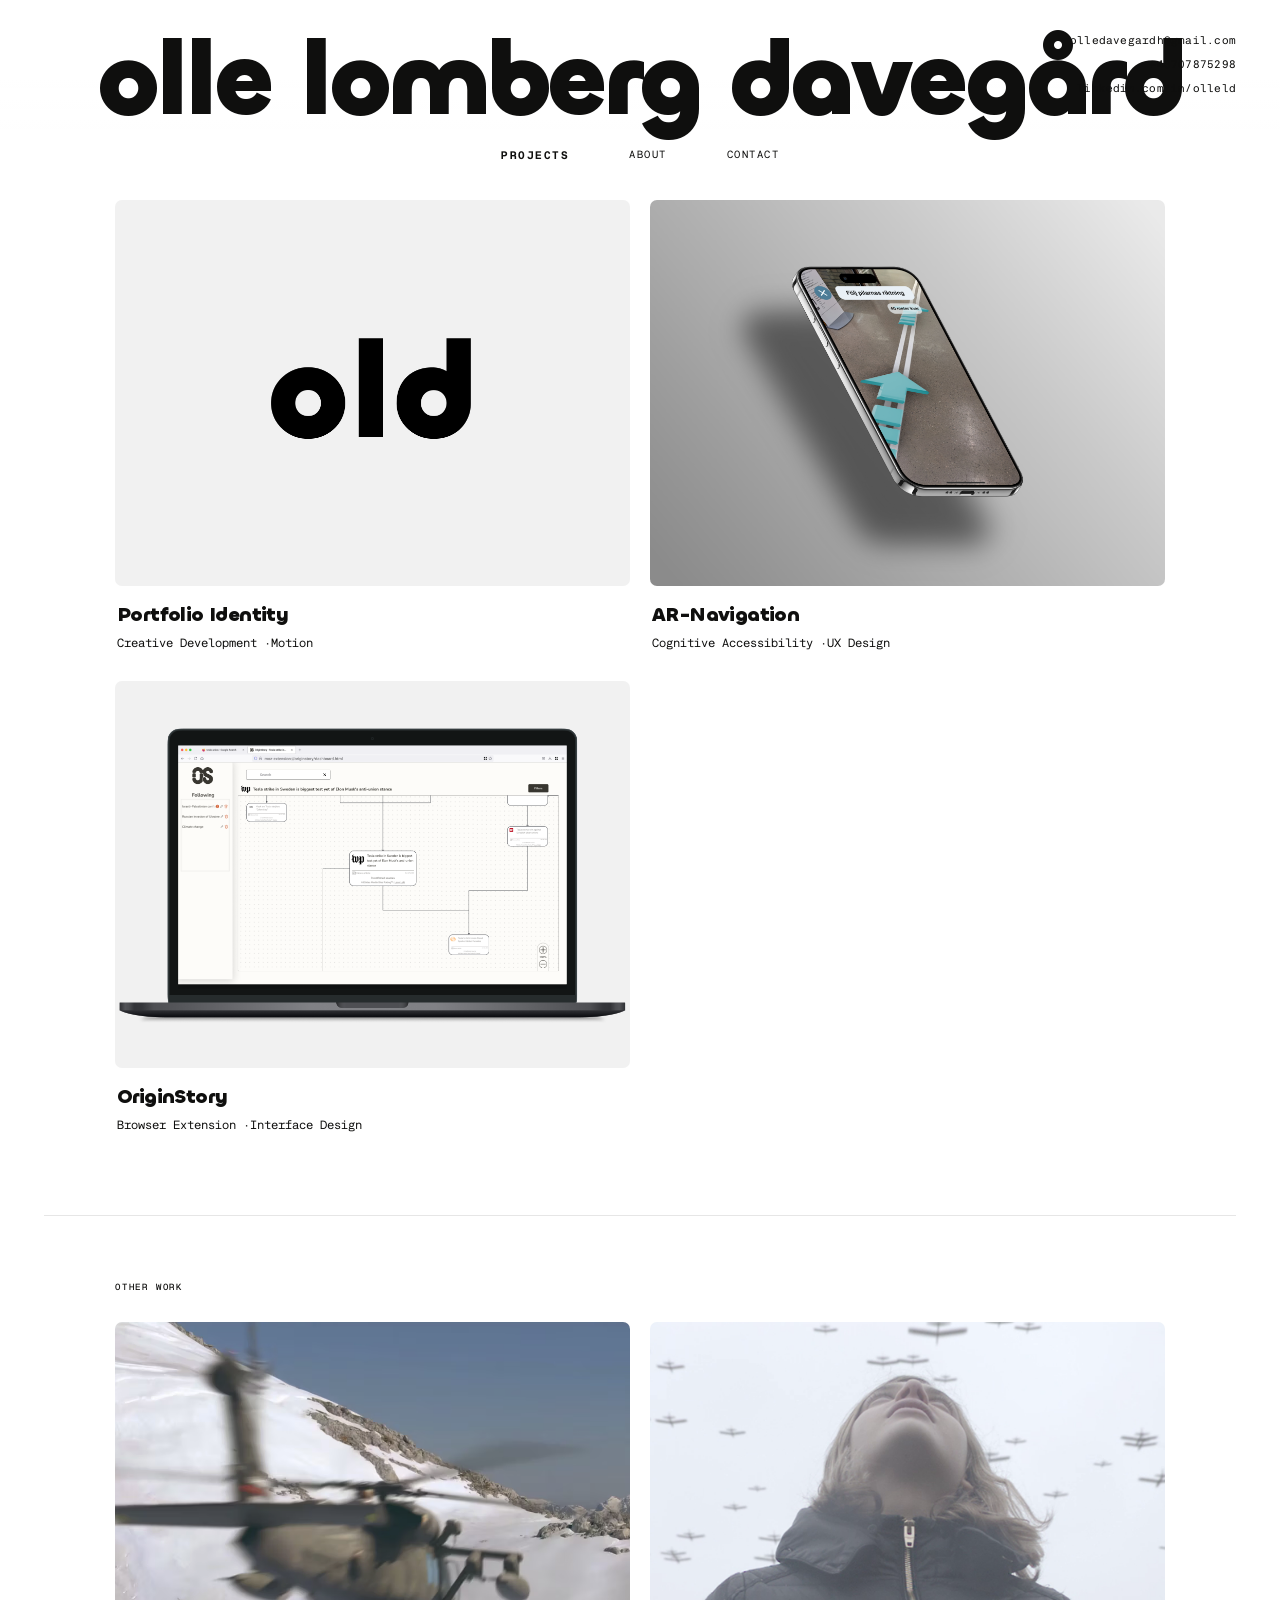
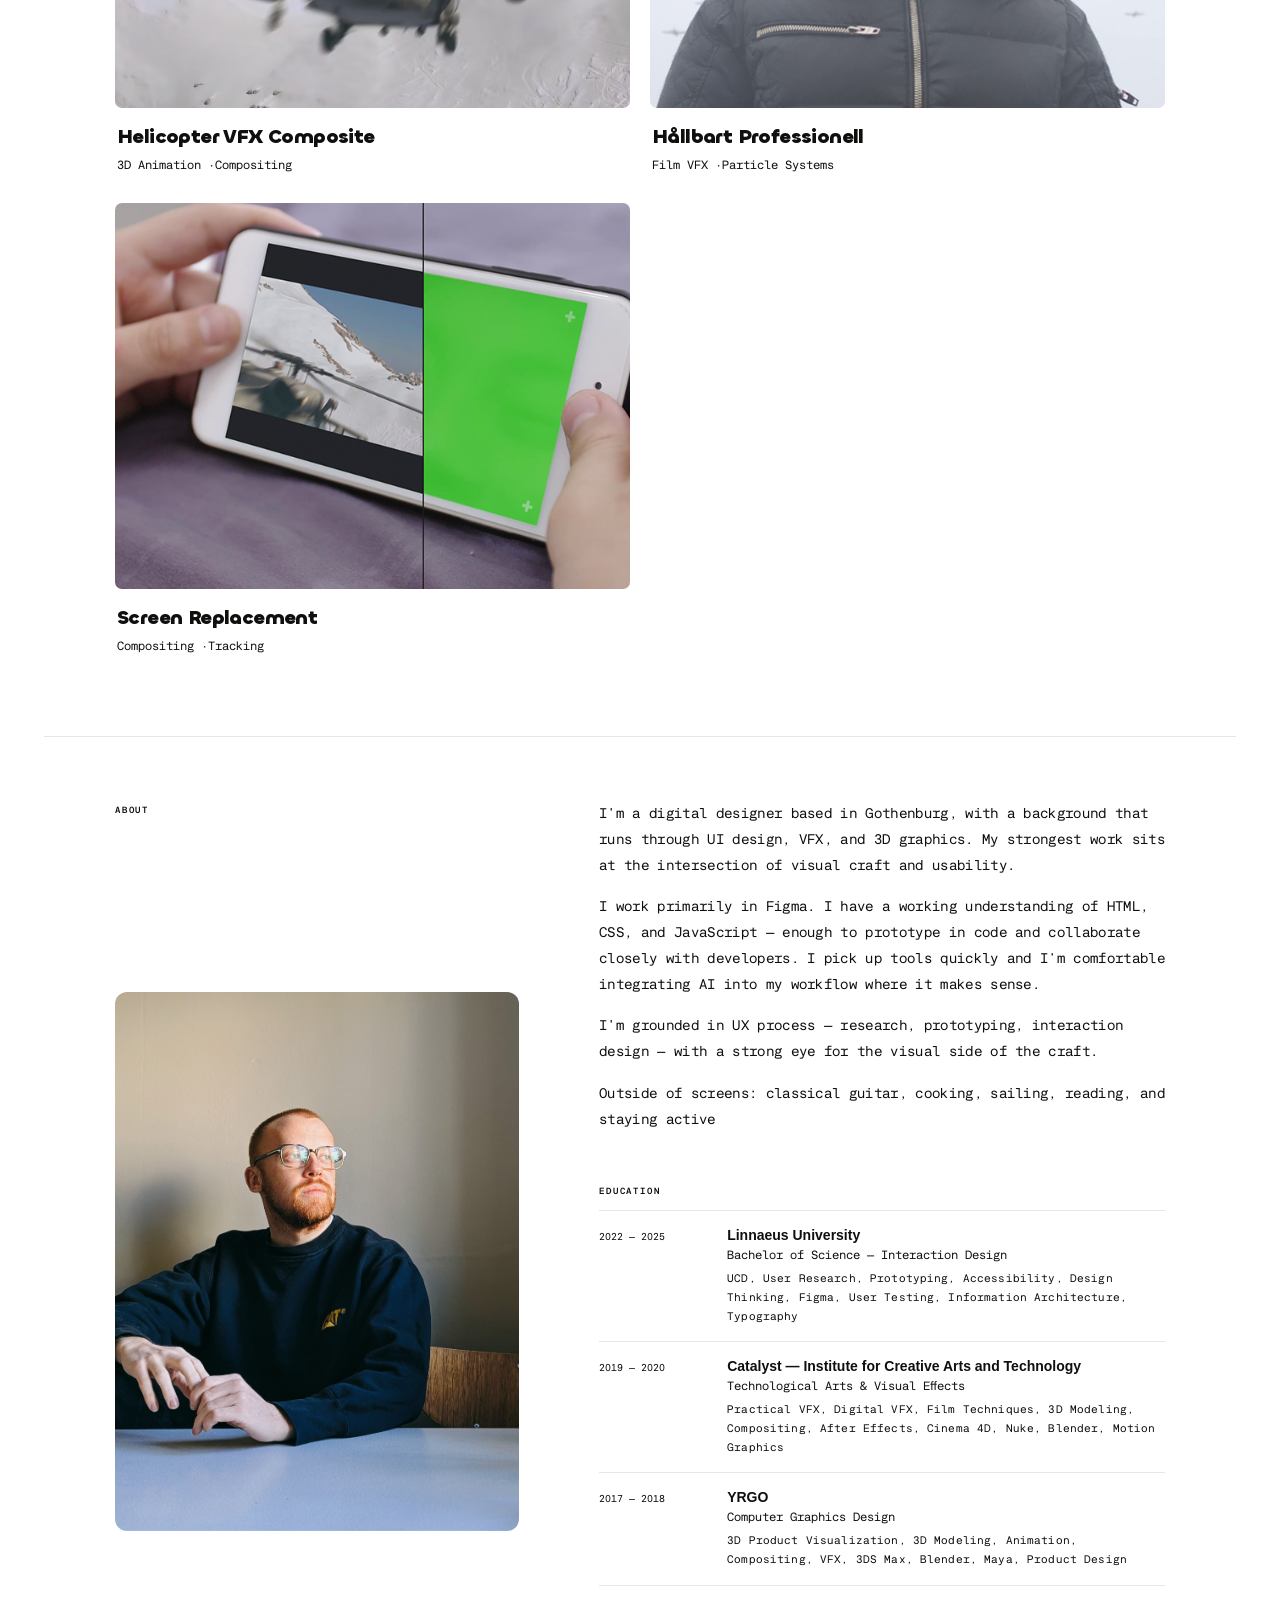
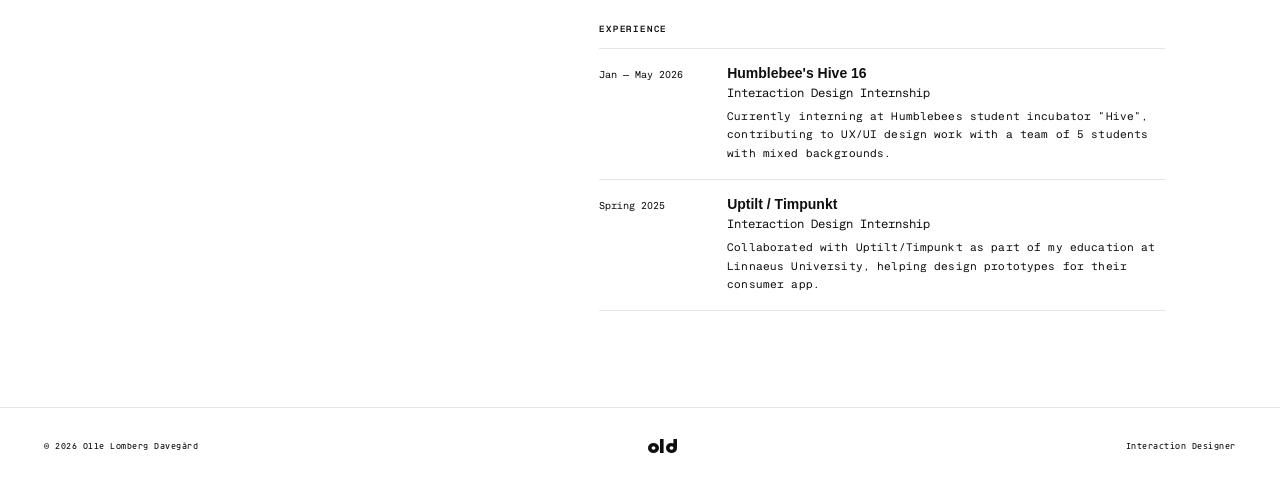
==== commit 408797fa: "number fix" ====
--- a/index.html
+++ b/index.html
@@ -1,5 +1,6 @@
 <!DOCTYPE html>
 <html lang="en">
+
 <head>
   <meta charset="UTF-8" />
   <meta name="viewport" content="width=device-width, initial-scale=1.0" />
@@ -7,6 +8,7 @@
   <link rel="stylesheet" href="https://api.fontshare.com/v2/css?f[]=clash-display@400,500,600&display=swap" />
   <link rel="stylesheet" href="style.css" />
 </head>
+
 <body>
 
   <div class="prog" id="prog"></div>
@@ -21,13 +23,20 @@
       <div class="psb-left"><!-- spacer --></div>
 
       <div class="psb-wordmark" id="psbWordmark">
-        <span class="wm-char" id="wm-o">o</span><span class="wm-suffix" id="suf-o"><span class="wm-c">l</span><span class="wm-c">l</span><span class="wm-c">e</span></span><span class="wm-space" id="wm-sp1"></span><span class="wm-char" id="wm-l">l</span><span class="wm-suffix" id="suf-l"><span class="wm-c">o</span><span class="wm-c">m</span><span class="wm-c">b</span><span class="wm-c">e</span><span class="wm-c">r</span><span class="wm-c">g</span></span><span class="wm-space" id="wm-sp2"></span><span class="wm-char" id="wm-d">d</span><span class="wm-suffix" id="suf-d"><span class="wm-c">a</span><span class="wm-c">v</span><span class="wm-c">e</span><span class="wm-c">g</span><span class="wm-c">å</span><span class="wm-c">r</span><span class="wm-c">d</span></span>
+        <span class="wm-char" id="wm-o">o</span><span class="wm-suffix" id="suf-o"><span class="wm-c">l</span><span
+            class="wm-c">l</span><span class="wm-c">e</span></span><span class="wm-space" id="wm-sp1"></span><span
+          class="wm-char" id="wm-l">l</span><span class="wm-suffix" id="suf-l"><span class="wm-c">o</span><span
+            class="wm-c">m</span><span class="wm-c">b</span><span class="wm-c">e</span><span class="wm-c">r</span><span
+            class="wm-c">g</span></span><span class="wm-space" id="wm-sp2"></span><span class="wm-char"
+          id="wm-d">d</span><span class="wm-suffix" id="suf-d"><span class="wm-c">a</span><span
+            class="wm-c">v</span><span class="wm-c">e</span><span class="wm-c">g</span><span class="wm-c">å</span><span
+            class="wm-c">r</span><span class="wm-c">d</span></span>
       </div>
 
       <div class="psb-right">
         <div class="contact-block" id="cBlock">
           <a href="mailto:olledavegardh@gmail.com">olledavegardh@gmail.com</a>
-          <a href="tel:+46707875208">+46707875208</a>
+          <a href="tel:+46707875298">+46707875298</a>
           <a href="https://linkedin.com/in/olleld" target="_blank">linkedin.com/in/olleld</a>
         </div>
       </div>
@@ -35,8 +44,8 @@
 
     <nav id="preScrollNav">
       <a href="#projects" class="nav-link active" data-text="Projects">Projects</a>
-      <a href="#about"    class="nav-link"        data-text="About">About</a>
-      <a href="#"         class="nav-link"        data-text="Contact" id="contactLink">Contact</a>
+      <a href="#about" class="nav-link" data-text="About">About</a>
+      <a href="#" class="nav-link" data-text="Contact" id="contactLink">Contact</a>
     </nav>
   </div>
 
@@ -51,8 +60,8 @@
         <div class="wordmark" id="sidebarWordmark">old</div>
         <nav id="desktopNav">
           <a href="#projects" class="nav-link active" data-text="Projects">Projects</a>
-          <a href="#about"    class="nav-link"        data-text="About">About</a>
-          <a href="#"         class="nav-link"        data-text="Contact" id="sidebarContactLink">Contact</a>
+          <a href="#about" class="nav-link" data-text="About">About</a>
+          <a href="#" class="nav-link" data-text="Contact" id="sidebarContactLink">Contact</a>
         </nav>
       </div>
     </aside>
@@ -148,10 +157,18 @@
             </div>
             <div>
               <div class="about-text" style="margin-bottom:52px;">
-                <p>I'm an interaction designer recently graduated from Linnaeus University, with a background that runs through 3D graphics, VFX, and digital design. I'm increasingly drawn toward UI design and motion — I find myself most engaged when work sits at the edge of visual craft and usability.</p>
-                <p>I work primarily in Figma and Blender, with some experience in HTML/CSS. I pick up tools quickly and I'm comfortable experimenting across different workflows — including integrating AI where it makes sense.</p>
-                <p>I'm grounded in UX process — user research, prototyping, usability testing — but my direction is moving toward the more visual and expressive end of design. I'm looking for roles where both craft and thinking are valued.</p>
-                <p>Outside of screens: classical guitar, sailing, reading, and staying active.</p>
+                <p>I'm a digital designer based in Gothenburg, with a background
+                  that runs through UI design, VFX, and 3D graphics. My strongest
+                  work sits at the intersection of visual craft and usability.</p>
+                <p>I work primarily in Figma. I have a working understanding of
+                  HTML, CSS, and JavaScript — enough to prototype in code and
+                  collaborate closely with developers. I pick up tools quickly
+                  and I'm comfortable integrating AI into my workflow where it
+                  makes sense.</p>
+                <p>I'm grounded in UX process — research, prototyping, interaction
+                  design — with a strong eye for the visual side of the craft.</p>
+                <p>Outside of screens: classical guitar, cooking, sailing, reading,
+                  and staying active</p>
               </div>
               <div class="exp-block">
                 <div class="exp-label">Education</div>
@@ -160,7 +177,8 @@
                   <div>
                     <div class="exp-org">Linnaeus University</div>
                     <div class="exp-role">Bachelor of Science — Interaction Design</div>
-                    <div class="exp-detail">UCD, User Research, Prototyping, Accessibility, Design Thinking, Figma, User Testing, Information Architecture</div>
+                    <div class="exp-detail">UCD, User Research, Prototyping, Accessibility, Design Thinking, Figma, User
+                      Testing, Information Architecture, Typography</div>
                   </div>
                 </div>
                 <div class="exp-row">
@@ -168,7 +186,8 @@
                   <div>
                     <div class="exp-org">Catalyst — Institute for Creative Arts and Technology</div>
                     <div class="exp-role">Technological Arts &amp; Visual Effects</div>
-                    <div class="exp-detail">Practical VFX, Digital VFX, Film Techniques, 3D Modeling, Compositing, After Effects, Cinema 4D, Motion Graphics</div>
+                    <div class="exp-detail">Practical VFX, Digital VFX, Film Techniques, 3D Modeling, Compositing, After
+                      Effects, Cinema 4D, Nuke, Blender, Motion Graphics</div>
                   </div>
                 </div>
                 <div class="exp-row">
@@ -176,7 +195,8 @@
                   <div>
                     <div class="exp-org">YRGO</div>
                     <div class="exp-role">Computer Graphics Design</div>
-                    <div class="exp-detail">3D Product Visualization, 3D Modeling, Animation, Compositing, VFX, Blender, Maya, Product Design</div>
+                    <div class="exp-detail">3D Product Visualization, 3D Modeling, Animation, Compositing, VFX, 3DS Max, Blender,
+                      Maya, Product Design</div>
                   </div>
                 </div>
               </div>
@@ -187,7 +207,8 @@
                   <div>
                     <div class="exp-org">Humblebee's Hive 16</div>
                     <div class="exp-role">Interaction Design Internship</div>
-                    <div class="exp-detail">Currently interning at Humblebees student incubator "Hive", contributing to UX/UI design work with a team of 5 students with mixed backgrounds.</div>
+                    <div class="exp-detail">Currently interning at Humblebees student incubator "Hive", contributing to
+                      UX/UI design work with a team of 5 students with mixed backgrounds.</div>
                   </div>
                 </div>
                 <div class="exp-row">
@@ -195,7 +216,8 @@
                   <div>
                     <div class="exp-org">Uptilt / Timpunkt</div>
                     <div class="exp-role">Interaction Design Internship</div>
-                    <div class="exp-detail">Collaborated with Uptilt/Timpunkt as part of my education at Linnaeus University, helping design prototypes for their consumer app.</div>
+                    <div class="exp-detail">Collaborated with Uptilt/Timpunkt as part of my education at Linnaeus
+                      University, helping design prototypes for their consumer app.</div>
                   </div>
                 </div>
               </div>
@@ -210,7 +232,7 @@
       <div class="col-right-inner">
         <div class="contact-block-sidebar" id="cBlockSidebar">
           <a href="mailto:olledavegardh@gmail.com">olledavegardh@gmail.com</a>
-          <a href="tel:+46707875208">+46707875208</a>
+          <a href="tel:+46707875298">+46707875298</a>
           <a href="https://linkedin.com/in/olleld" target="_blank">linkedin.com/in/olleld</a>
         </div>
       </div>
@@ -223,8 +245,8 @@
     <div class="mobile-wm">old</div>
     <nav id="mobileInlineNav">
       <a href="#projects" class="nav-link active" data-text="Projects">Projects</a>
-      <a href="#about"    class="nav-link"        data-text="About">About</a>
-      <a href="#"         class="nav-link"        data-text="Contact" id="mobileContactTrigger">Contact</a>
+      <a href="#about" class="nav-link" data-text="About">About</a>
+      <a href="#" class="nav-link" data-text="Contact" id="mobileContactTrigger">Contact</a>
     </nav>
   </header>
 
@@ -232,17 +254,18 @@
     <div class="mobile-contact-label">Contact</div>
     <div class="mobile-contact-links">
       <a href="mailto:olledavegardh@gmail.com">olledavegardh@gmail.com <span>↗</span></a>
-      <a href="tel:+46707875208">+46707875208 <span>↗</span></a>
+      <a href="tel:+46707875298">+46707875298 <span>↗</span></a>
       <a href="https://linkedin.com/in/olleld" target="_blank">linkedin.com/in/olleld <span>↗</span></a>
     </div>
   </section>
 
   <footer>
     <span>© 2026 Olle Lomberg Davegård</span>
-<div class="footer-wm" id="footerWm">old</div>
+    <div class="footer-wm" id="footerWm">old</div>
     <span style="text-align:right;">Interaction Designer</span>
   </footer>
 
   <script src="main.js"></script>
 </body>
+
 </html>
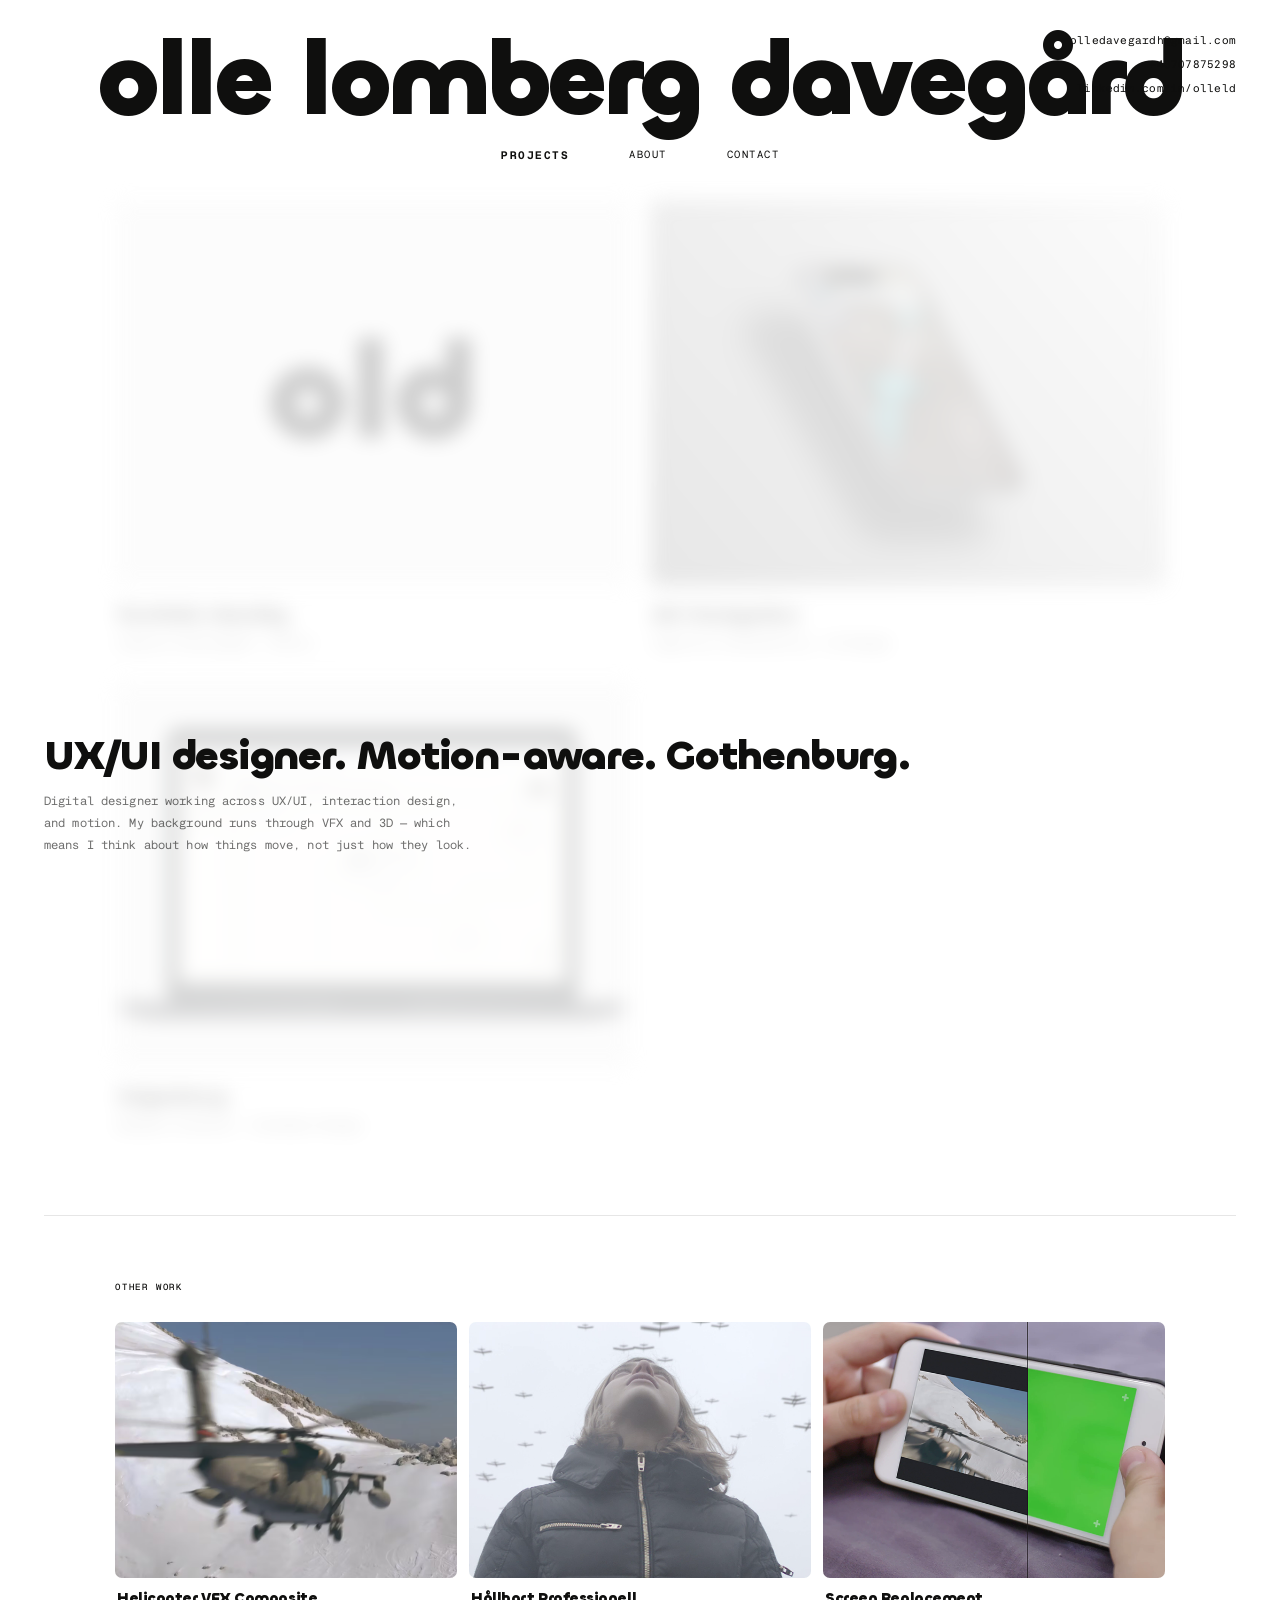
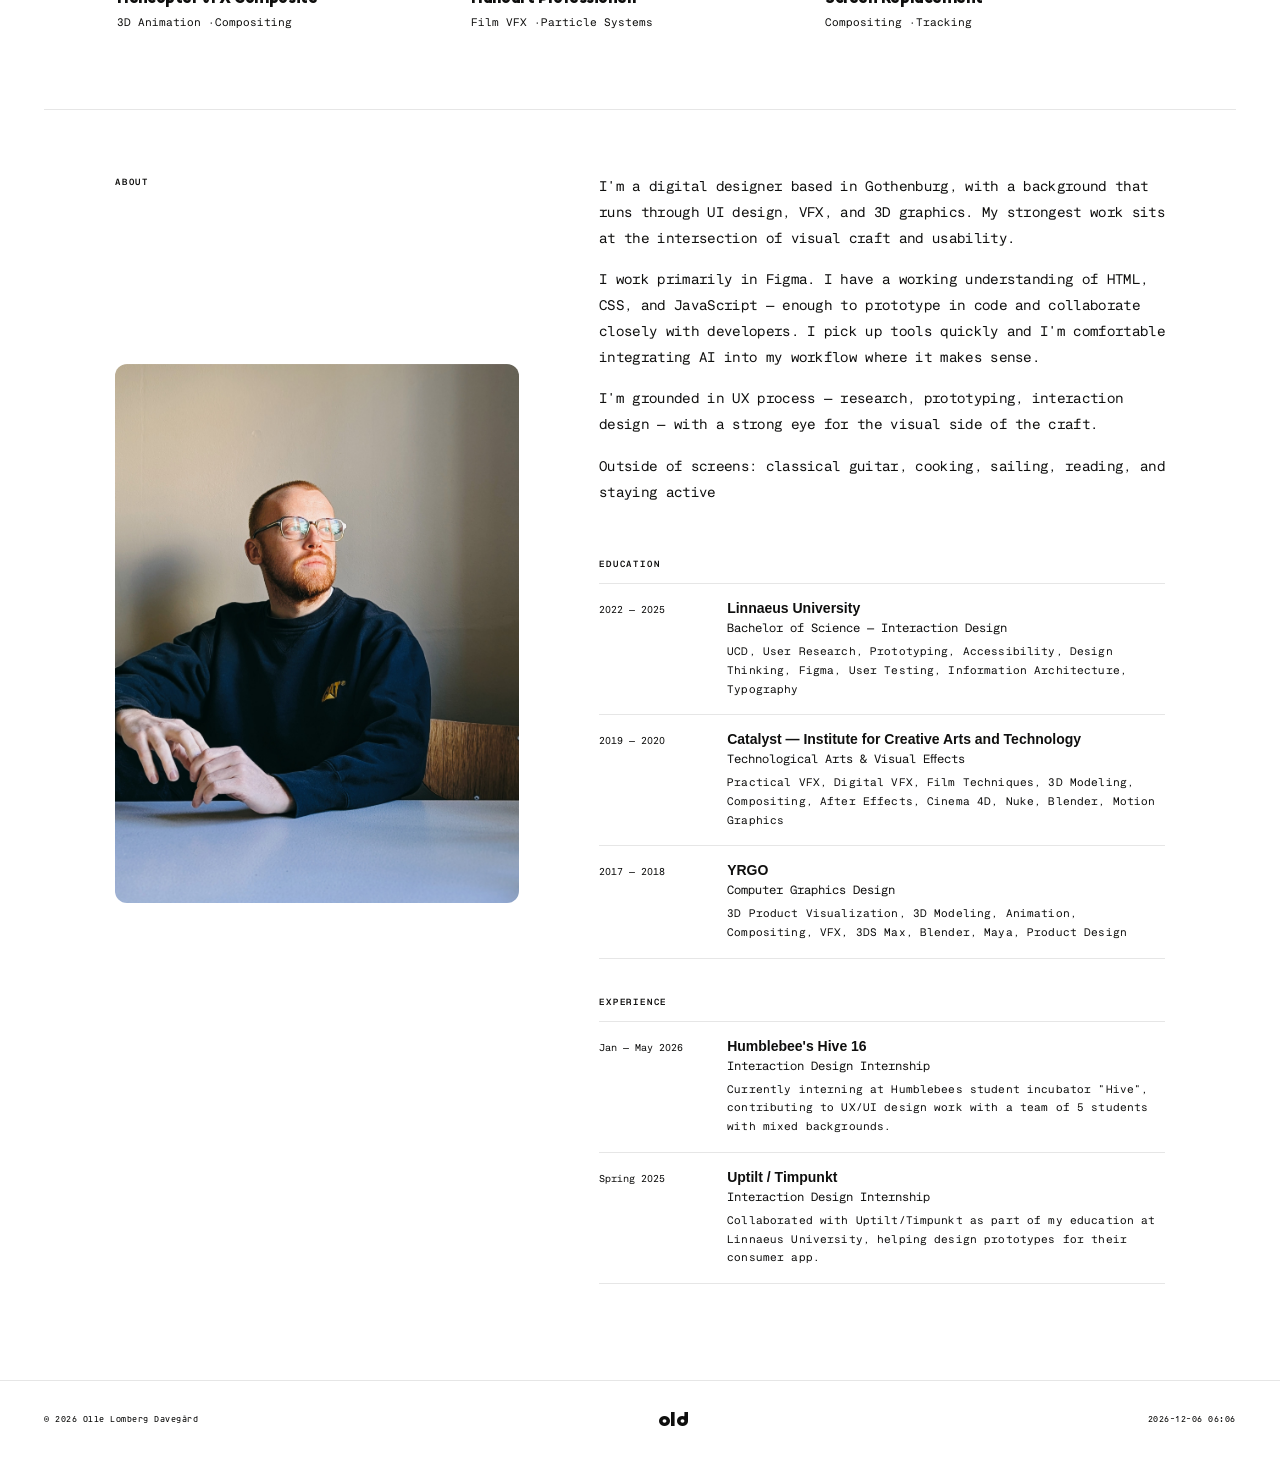
==== commit 28220979: "large changes" ====
--- a/index.html
+++ b/index.html
@@ -47,7 +47,23 @@
       <a href="#about" class="nav-link" data-text="About">About</a>
       <a href="#" class="nav-link" data-text="Contact" id="contactLink">Contact</a>
     </nav>
+
+
+
   </div>
+
+
+
+
+  <div class="psb-bottom">
+    <h1 class="psb-hero-heading">UX/UI designer. Motion-aware. Gothenburg.</h1>
+    <p class="psb-hero-desc">Digital designer working across UX/UI, interaction design, and motion. My background runs through VFX and 3D — which means I think about how things move, not just how they look.</p>
+  </div>
+
+
+
+
+
 
   <!-- ══════════════════════════════════════════
        DESKTOP GRID
@@ -107,7 +123,7 @@
       <section style="padding-bottom:72px;">
         <div class="content-wrap">
           <div class="section-label">Other Work</div>
-          <div class="project-grid">
+          <div class="project-grid project-grid--small">
             <a class="project-card" href="projects/helicopter-vfx/index.html">
               <div class="card-img-wrap">
                 <img src="projects/helicopter-vfx/img/thumb.png" alt="Helicopter VFX">
@@ -195,7 +211,8 @@
                   <div>
                     <div class="exp-org">YRGO</div>
                     <div class="exp-role">Computer Graphics Design</div>
-                    <div class="exp-detail">3D Product Visualization, 3D Modeling, Animation, Compositing, VFX, 3DS Max, Blender,
+                    <div class="exp-detail">3D Product Visualization, 3D Modeling, Animation, Compositing, VFX, 3DS Max,
+                      Blender,
                       Maya, Product Design</div>
                   </div>
                 </div>
@@ -262,7 +279,7 @@
   <footer>
     <span>© 2026 Olle Lomberg Davegård</span>
     <div class="footer-wm" id="footerWm">old</div>
-    <span style="text-align:right;">Interaction Designer</span>
+    <span id="footerClock" style="text-align:right;"></span>
   </footer>
 
   <script src="main.js"></script>
--- a/style.css
+++ b/style.css
@@ -117,7 +117,6 @@
 
 .pre-scroll-bar::before {
   content: '';
-  position: absolute;
   top: 0;
   left: 0;
   right: 0;
@@ -535,6 +534,13 @@
   padding-bottom: 72px;
 }
 
+#projects .project-grid {
+  filter: blur(10px);
+  opacity: 0.2;
+  will-change: filter, opacity;
+  transition: none;
+}
+
 .section-label {
   font-family: 'RetorikaMono', monospace;
   font-size: 9px;
@@ -550,6 +556,42 @@
   background: var(--border);
   margin: 0 0 64px;
 }
+
+/* ── HERO TAGLINE ─── */
+
+.pre-scroll-bar {
+  height: 100vh;
+}
+
+.psb-bottom {
+  position: fixed;
+  bottom: 44px;
+  left: 44px;
+  right: 44px;
+  pointer-events: none;
+  z-index: 90;
+}
+
+.psb-hero-heading {
+  font-family: 'Chillax', sans-serif;
+  font-weight: 700;
+  font-size: clamp(24px, 3.2vw, 64px);
+  letter-spacing: -0.03em;
+  line-height: 1.05;
+  margin-bottom: 12px;
+}
+
+.psb-hero-desc {
+  font-family: 'RetorikaMono', monospace;
+  font-size: 12px;
+  font-weight: 400;
+  line-height: 1.84;
+  letter-spacing: 0.01em;
+  max-width: 440px;
+  opacity: 0.6;
+}
+
+
 
 
 /* ── PROJECT GRID ─── */
@@ -557,6 +599,23 @@
   display: grid;
   grid-template-columns: 1fr 1fr;
   gap: 20px;
+}
+
+.project-grid--small {
+  grid-template-columns: repeat(3, 1fr);
+  gap: 12px;
+}
+
+.project-grid--small .card-title {
+  font-size: 15px;
+}
+
+.project-grid--small .card-sub {
+  font-size: 11px;
+}
+
+.project-grid--small .card-info {
+  padding: 10px 2px 6px;
 }
 
 .project-card {
@@ -903,6 +962,12 @@
     display: none;
   }
 
+  .psb-bottom {
+    bottom: 80px;
+    left: 20px;
+    right: 20px;
+  }
+
   .page-grid {
     display: block;
   }
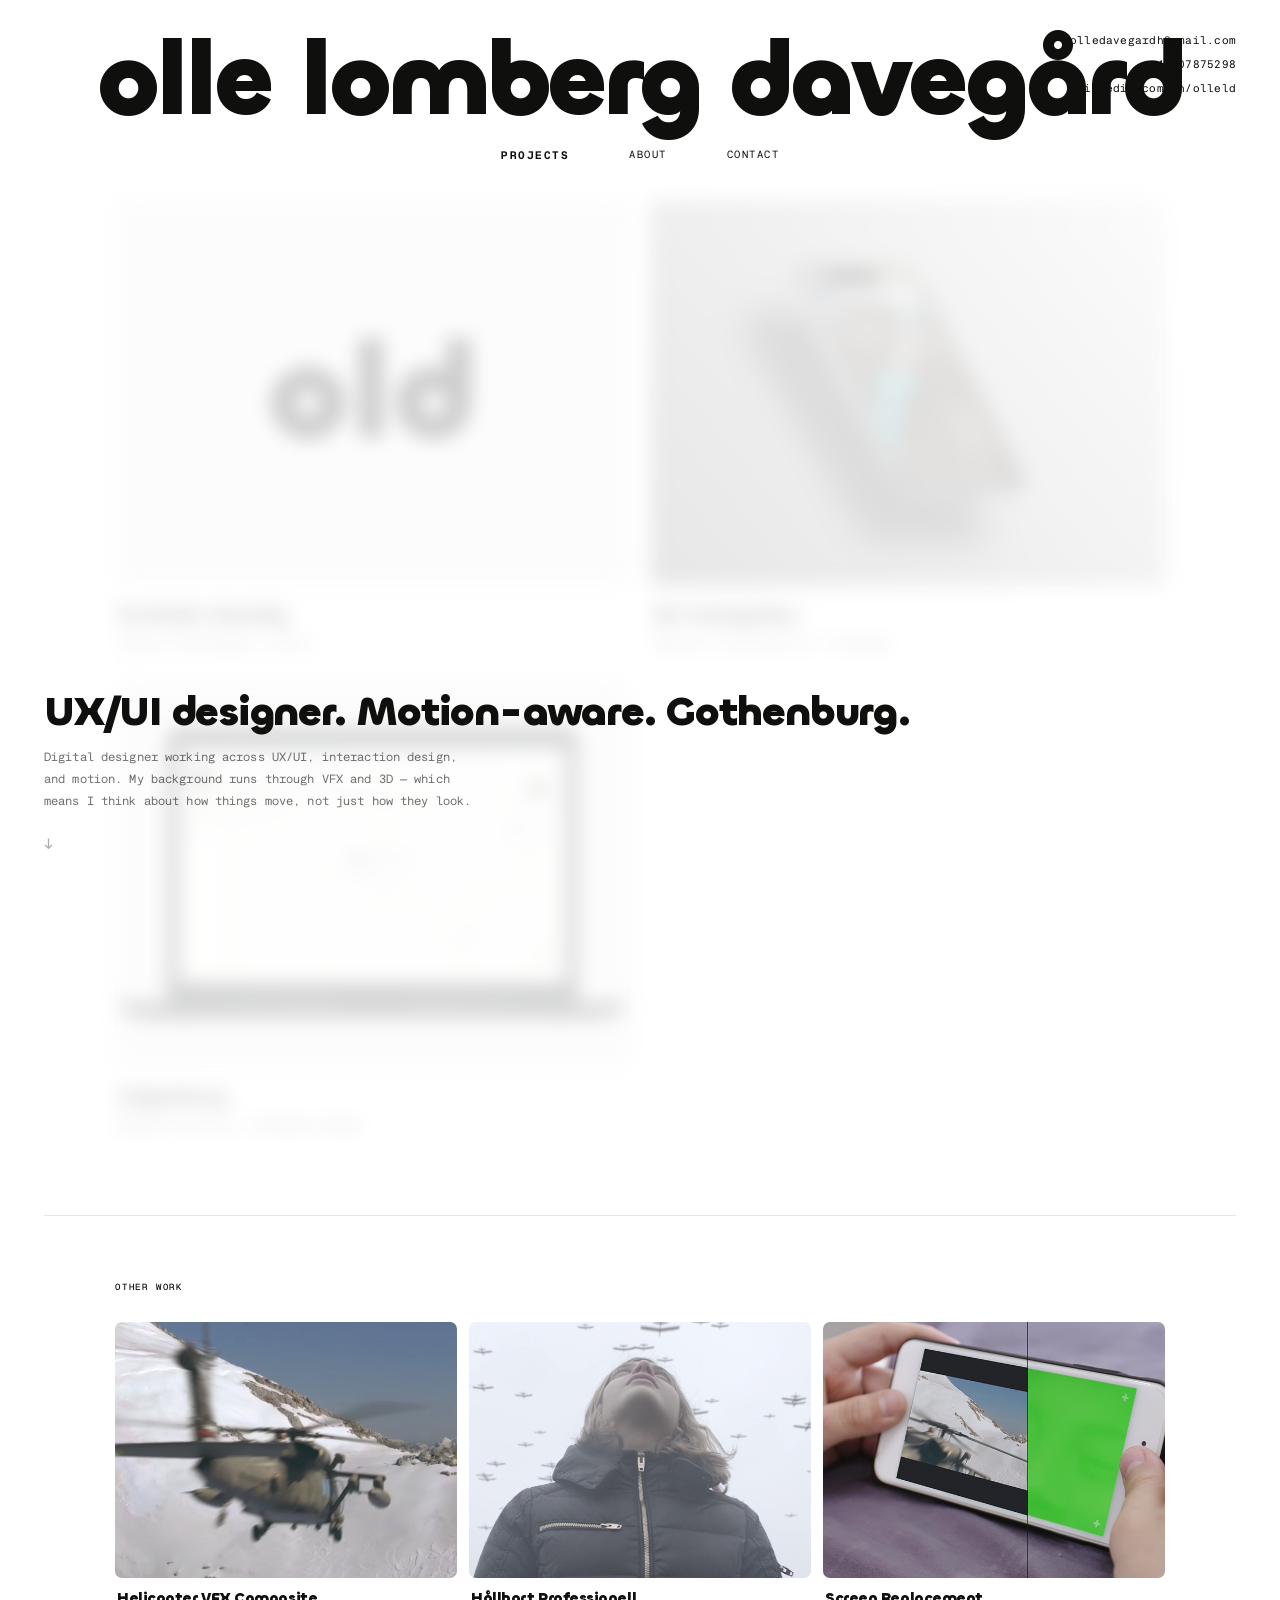
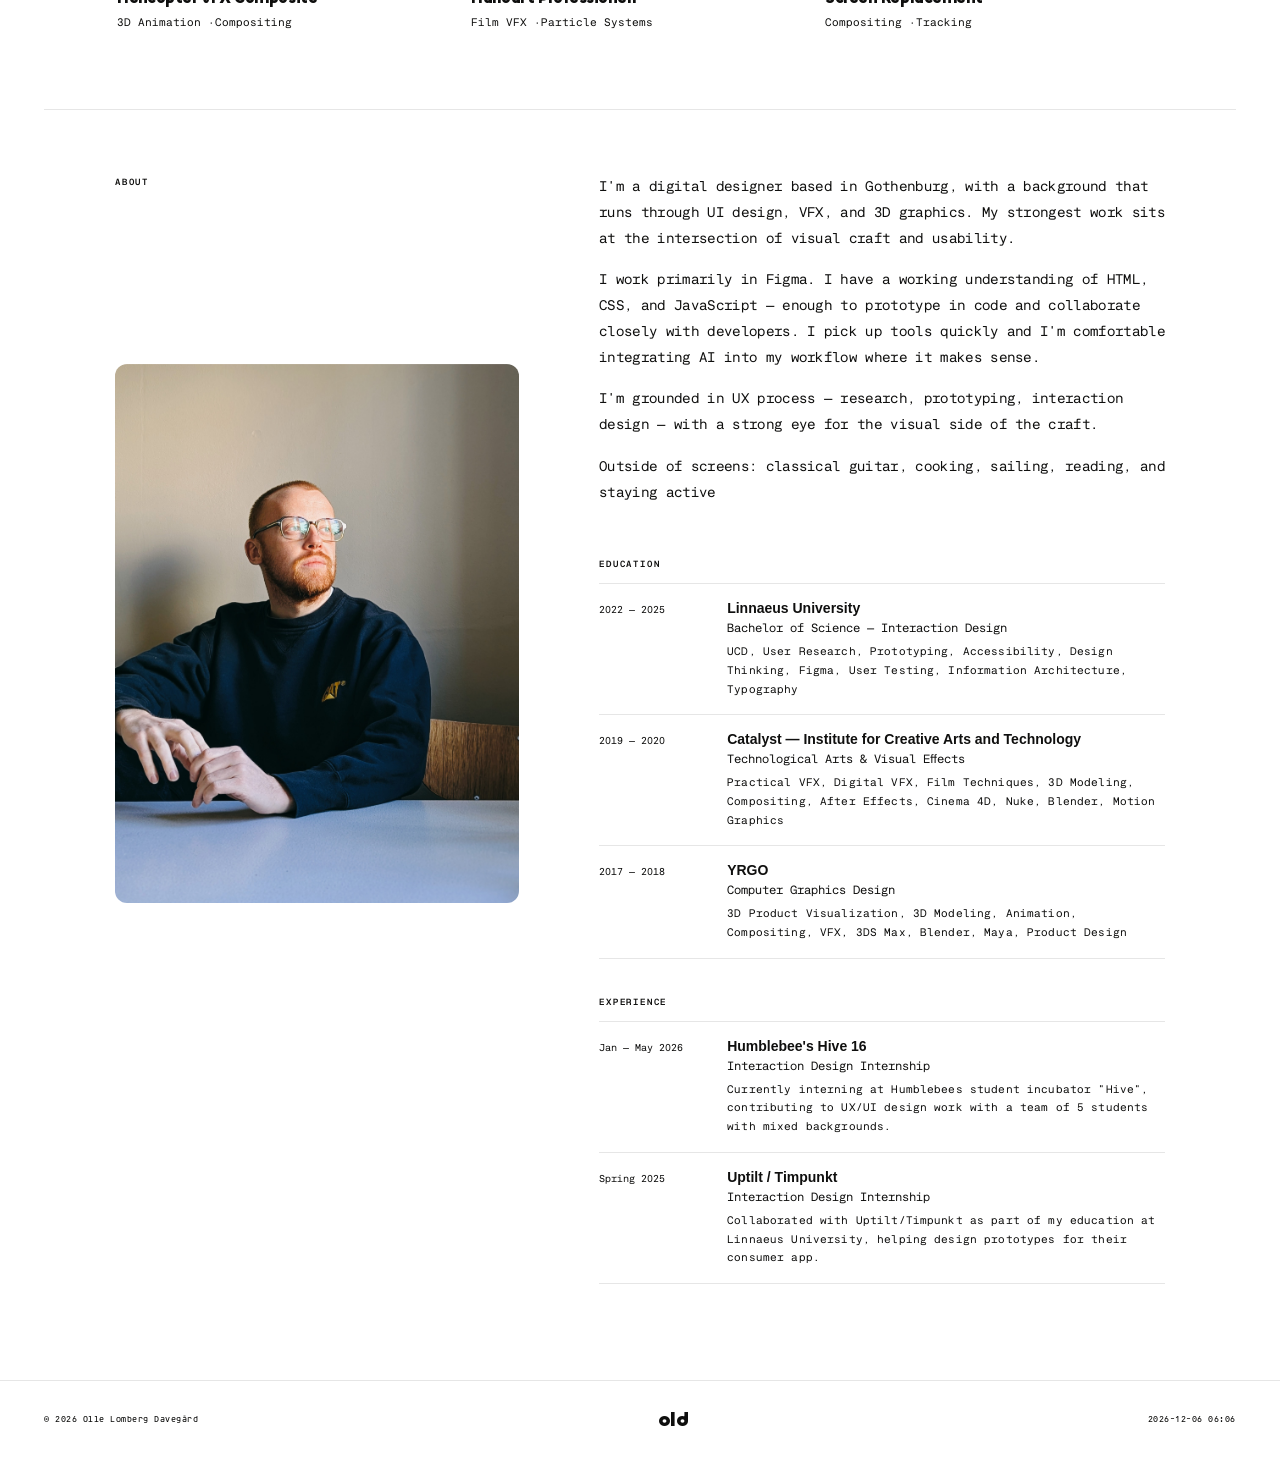
==== commit 1bea5b1b: "smaller changes" ====
--- a/index.html
+++ b/index.html
@@ -58,6 +58,7 @@
   <div class="psb-bottom">
     <h1 class="psb-hero-heading">UX/UI designer. Motion-aware. Gothenburg.</h1>
     <p class="psb-hero-desc">Digital designer working across UX/UI, interaction design, and motion. My background runs through VFX and 3D — which means I think about how things move, not just how they look.</p>
+    <div class="psb-arrow">↓</div>
   </div>
 
 
--- a/style.css
+++ b/style.css
@@ -591,6 +591,21 @@
   opacity: 0.6;
 }
 
+.psb-arrow {
+  font-family: 'RetorikaMono', monospace;
+  font-size: 15px;
+  font-weight: 400;
+  color: var(--text);
+  opacity: 0.35;
+  margin-top: 20px;
+  display: block;
+  animation: arrowBob 1.8s ease-in-out infinite;
+}
+
+@keyframes arrowBob {
+  0%, 100% { transform: translateY(0); }
+  50%       { transform: translateY(4px); }
+}
 
 
 
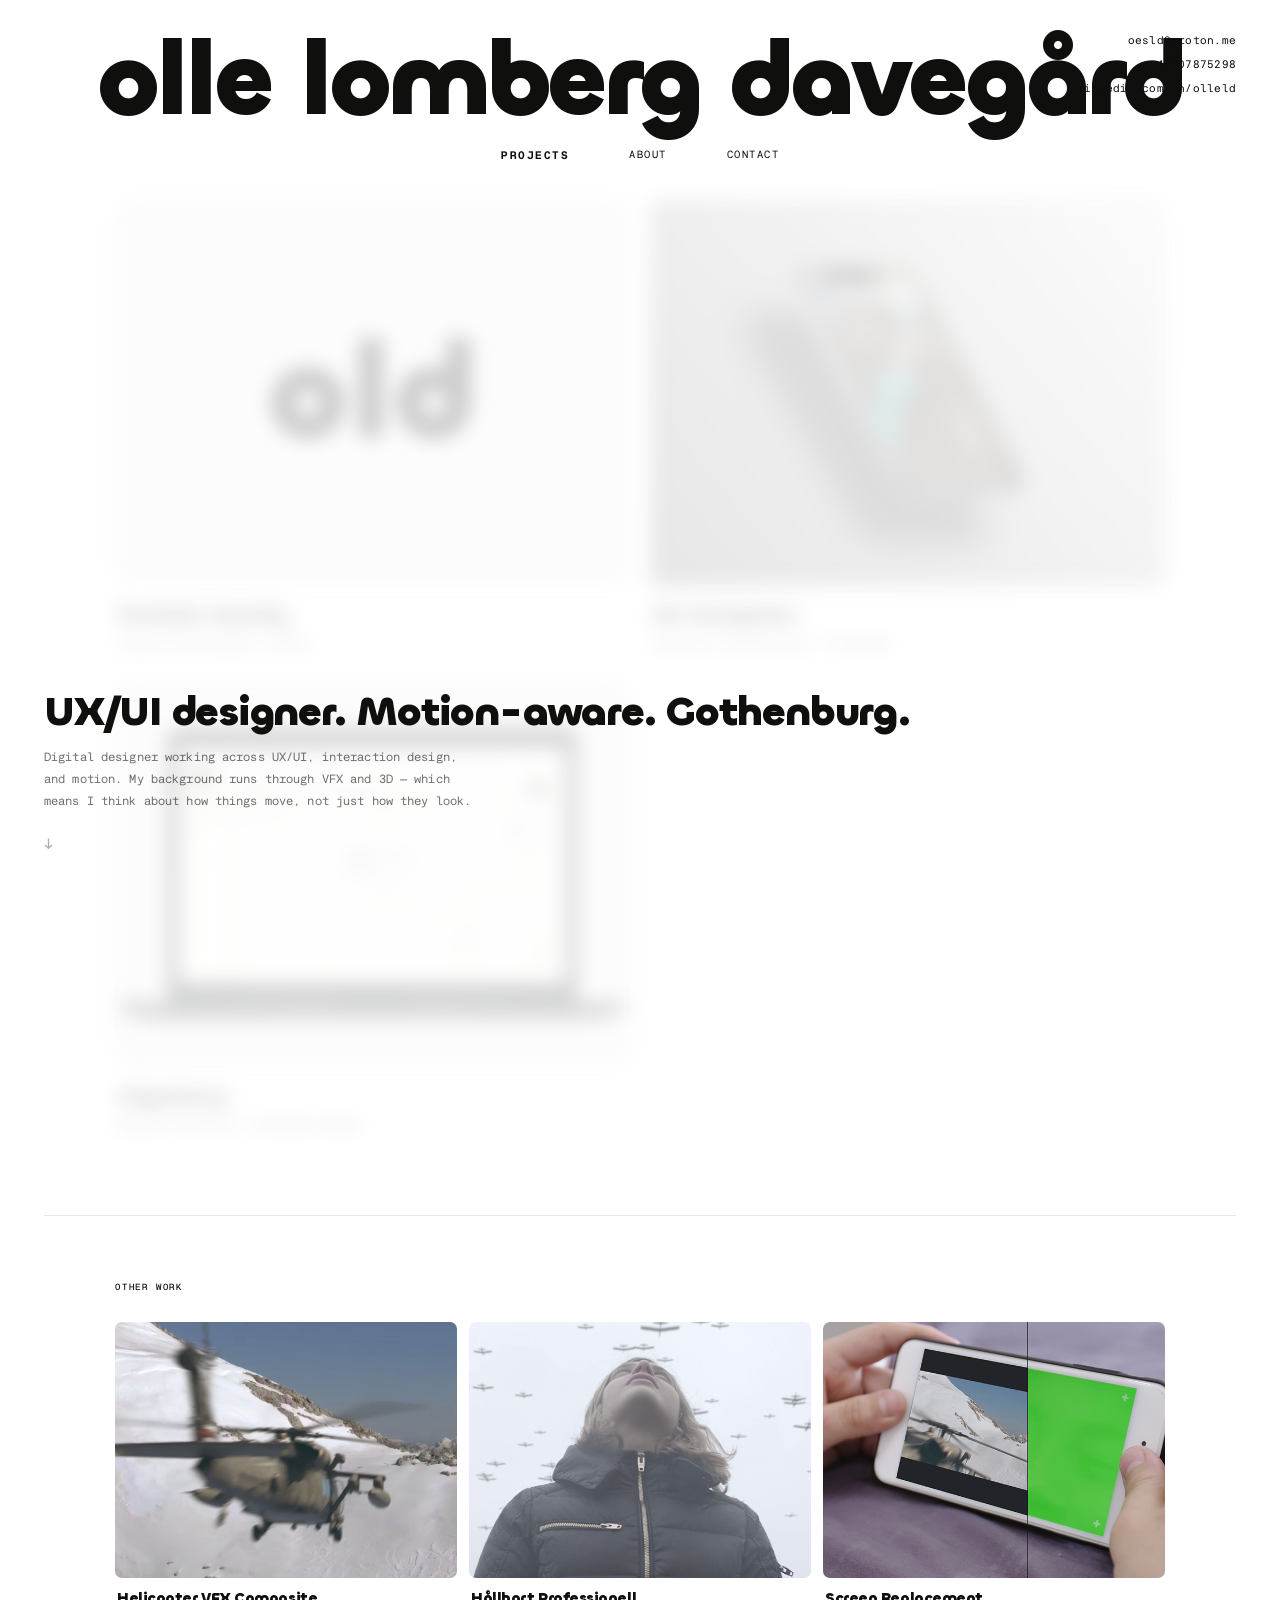
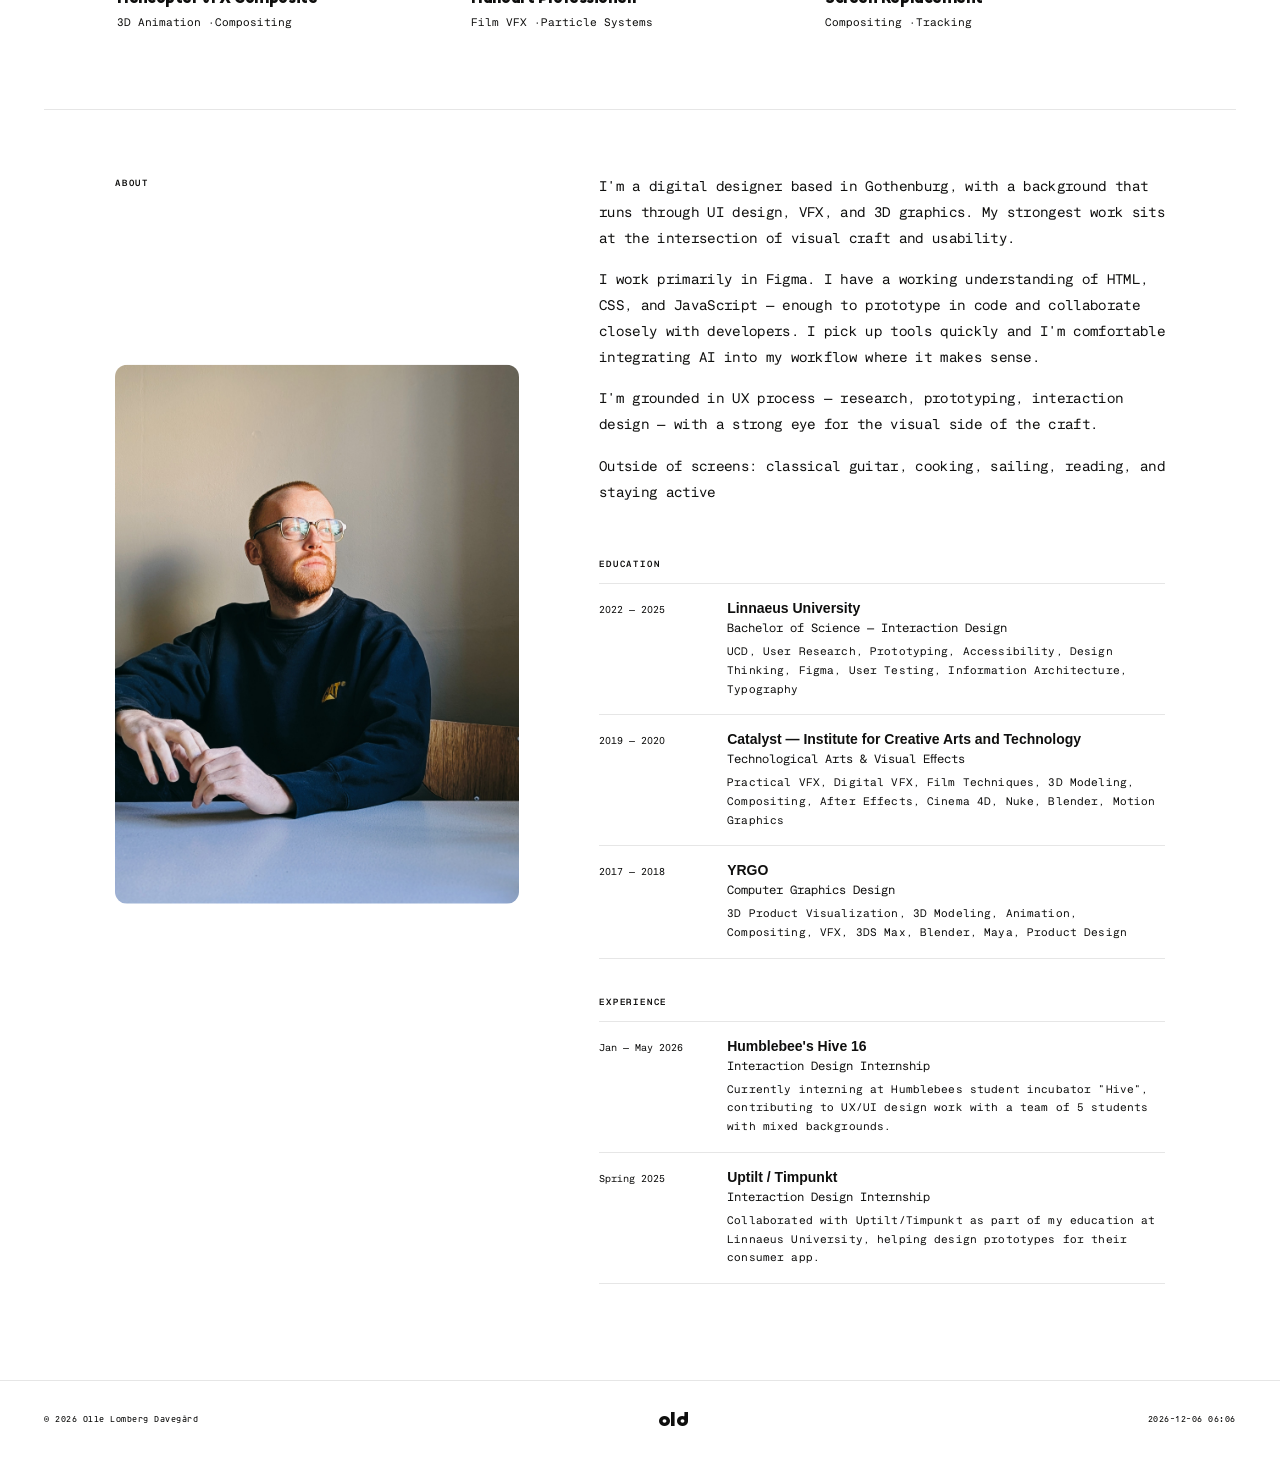
==== commit f255e0e4: "Update email contact in index.html" ====
--- a/index.html
+++ b/index.html
@@ -35,7 +35,7 @@
 
       <div class="psb-right">
         <div class="contact-block" id="cBlock">
-          <a href="mailto:olledavegardh@gmail.com">olledavegardh@gmail.com</a>
+          <a href="mailto:olledavegardh@gmail.com">oesld@proton.me</a>
           <a href="tel:+46707875298">+46707875298</a>
           <a href="https://linkedin.com/in/olleld" target="_blank">linkedin.com/in/olleld</a>
         </div>
@@ -286,4 +286,4 @@
   <script src="main.js"></script>
 </body>
 
-</html>+</html>
